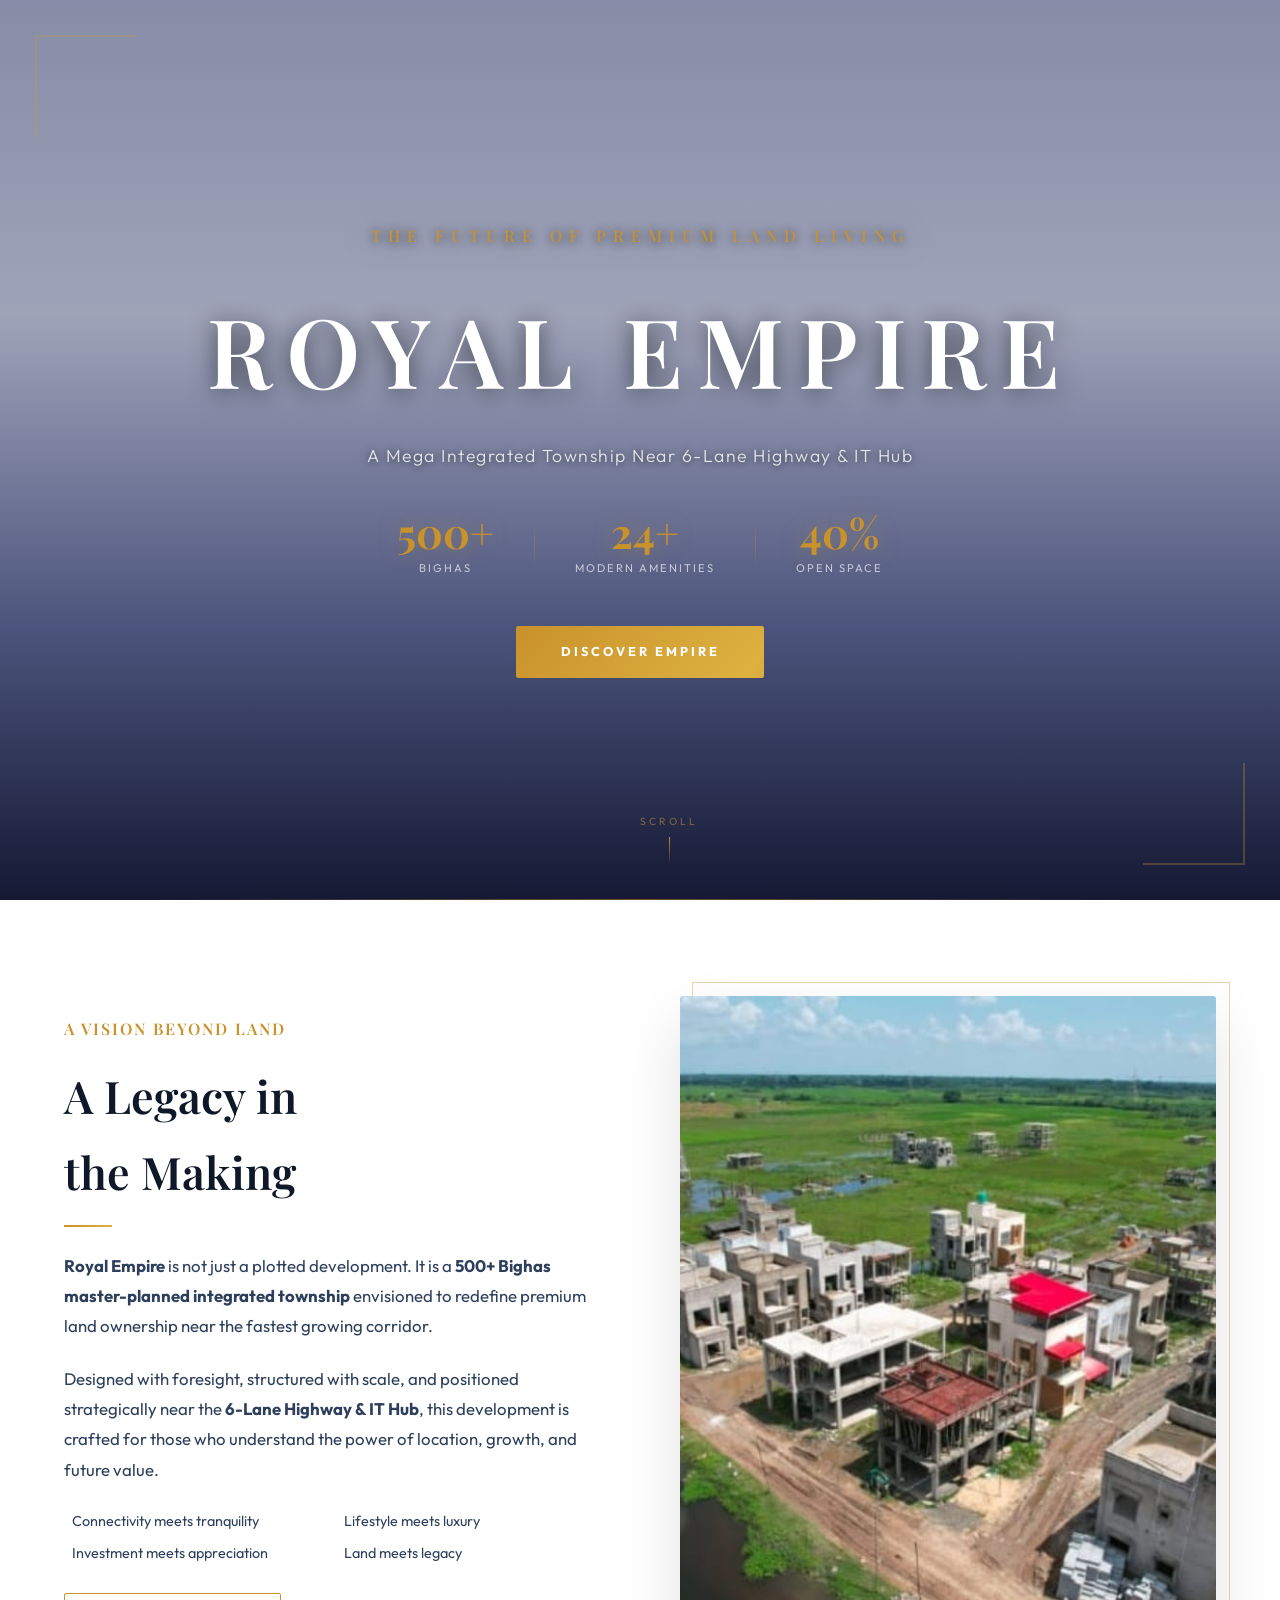
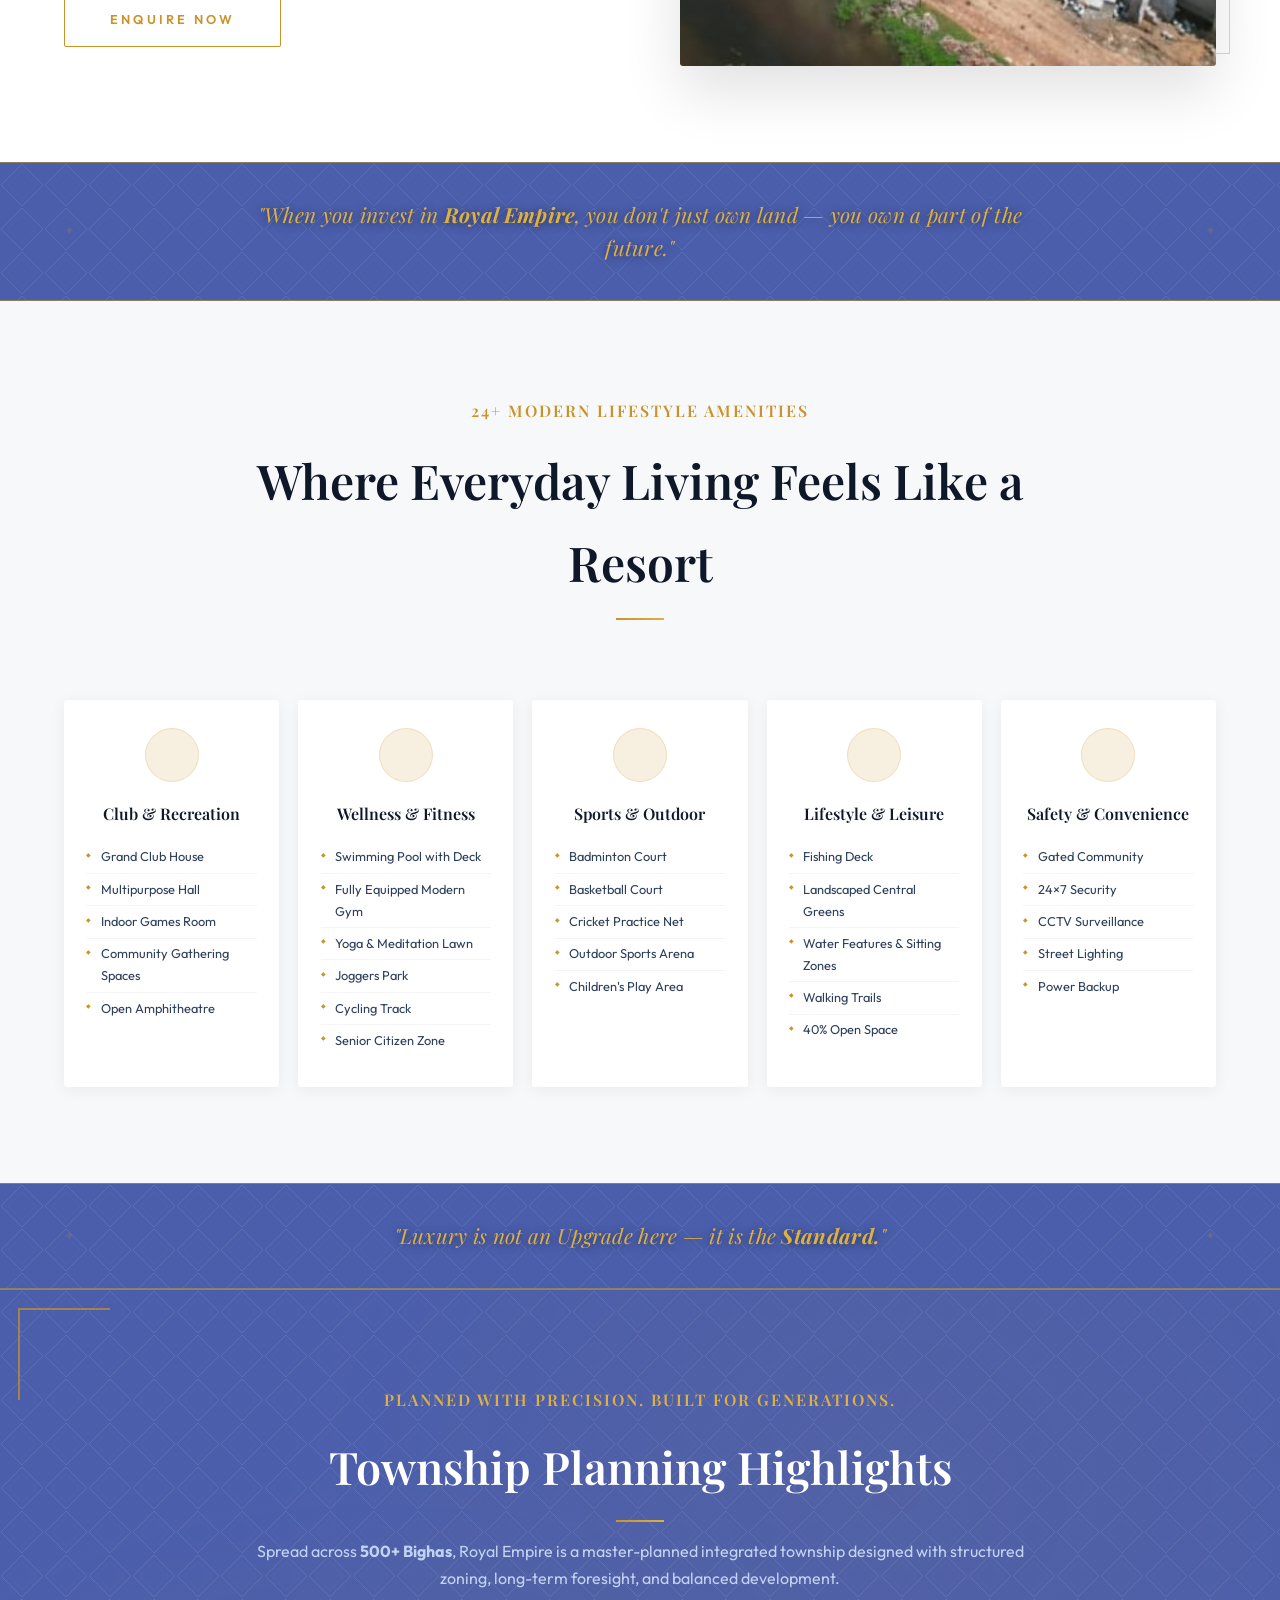
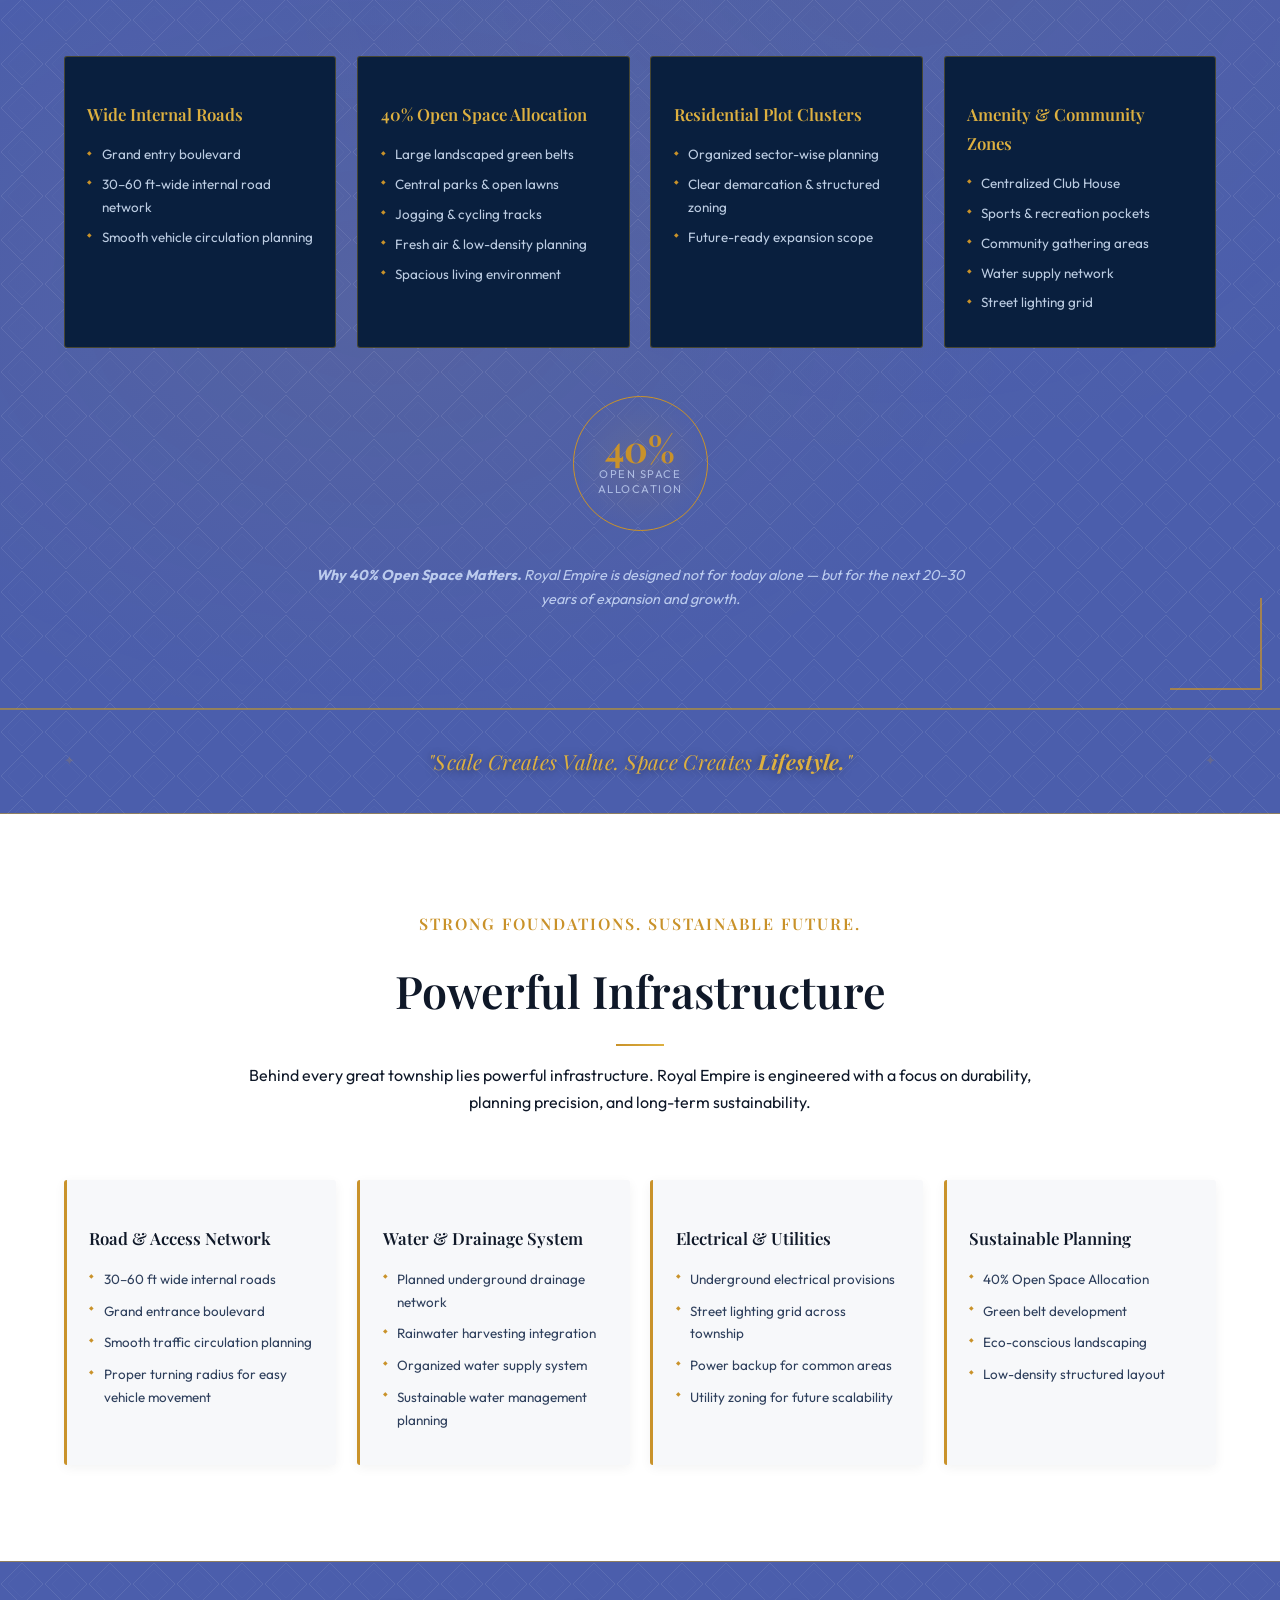
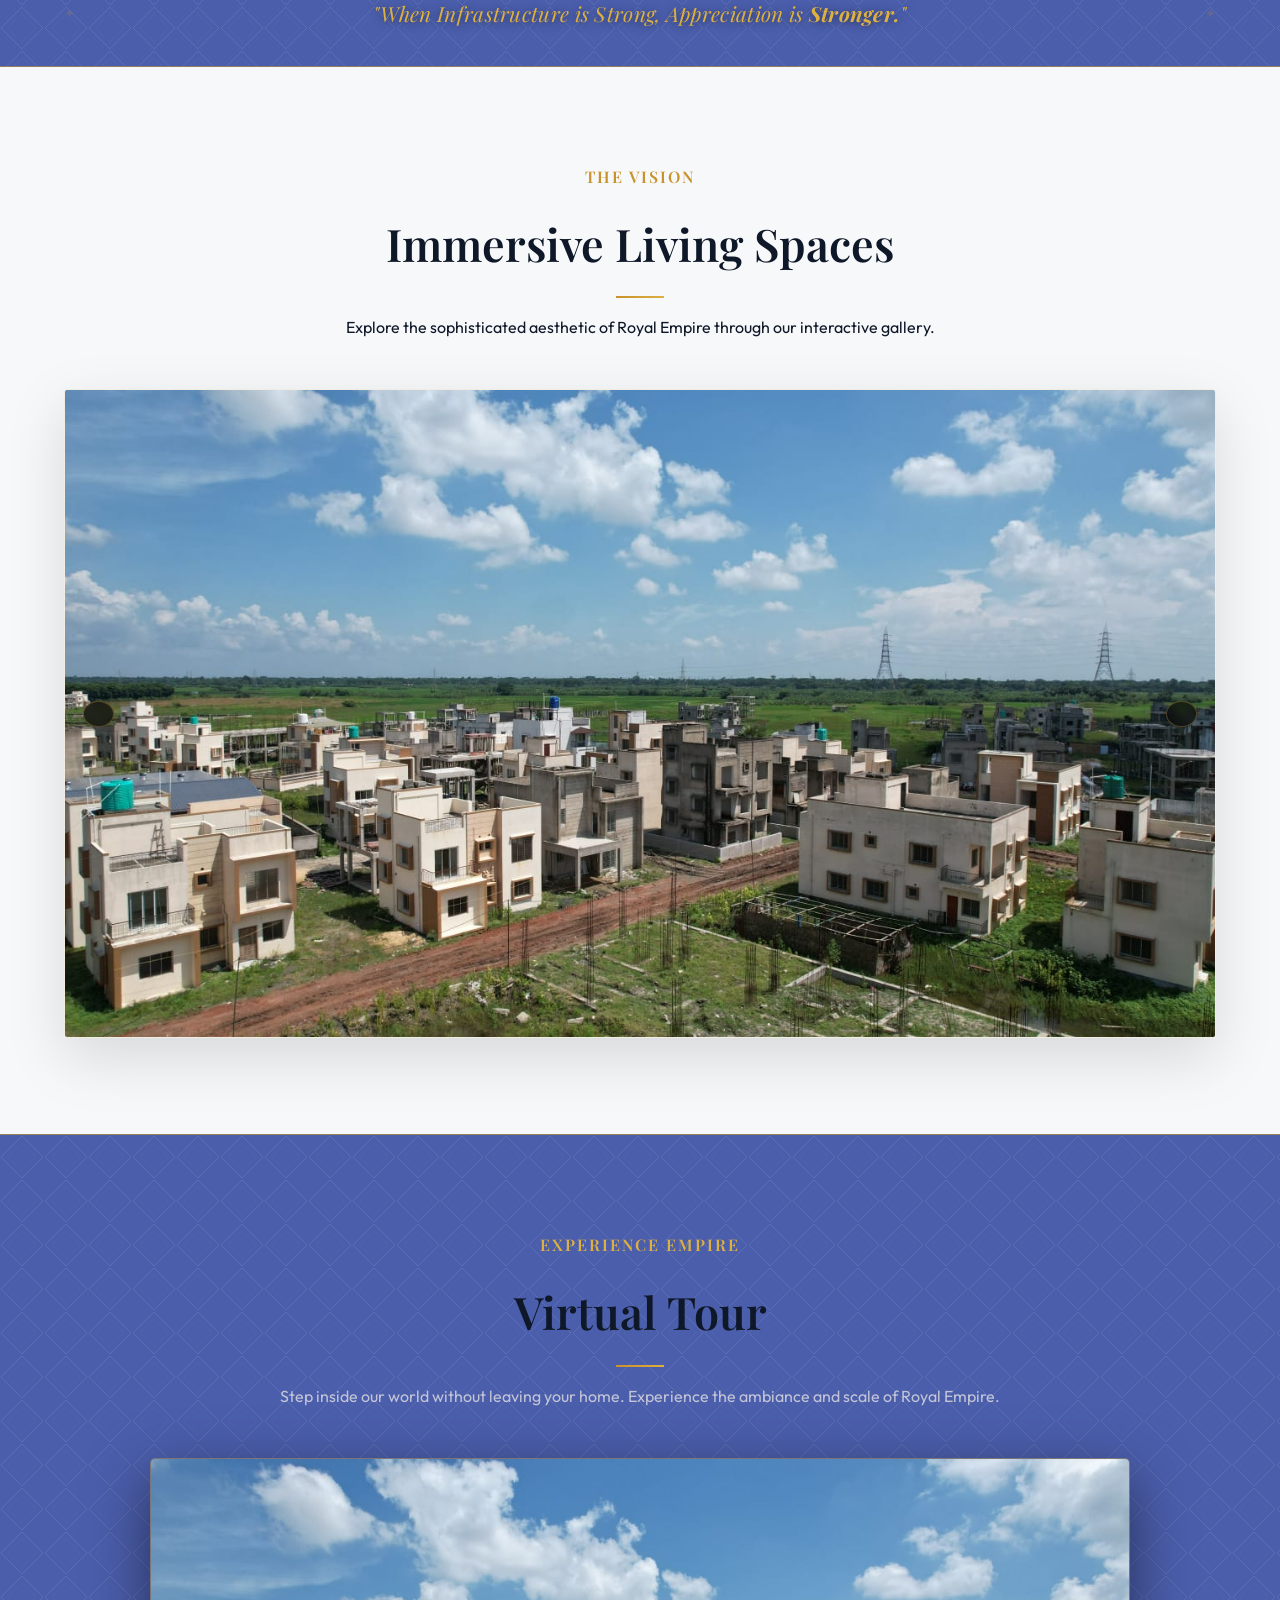
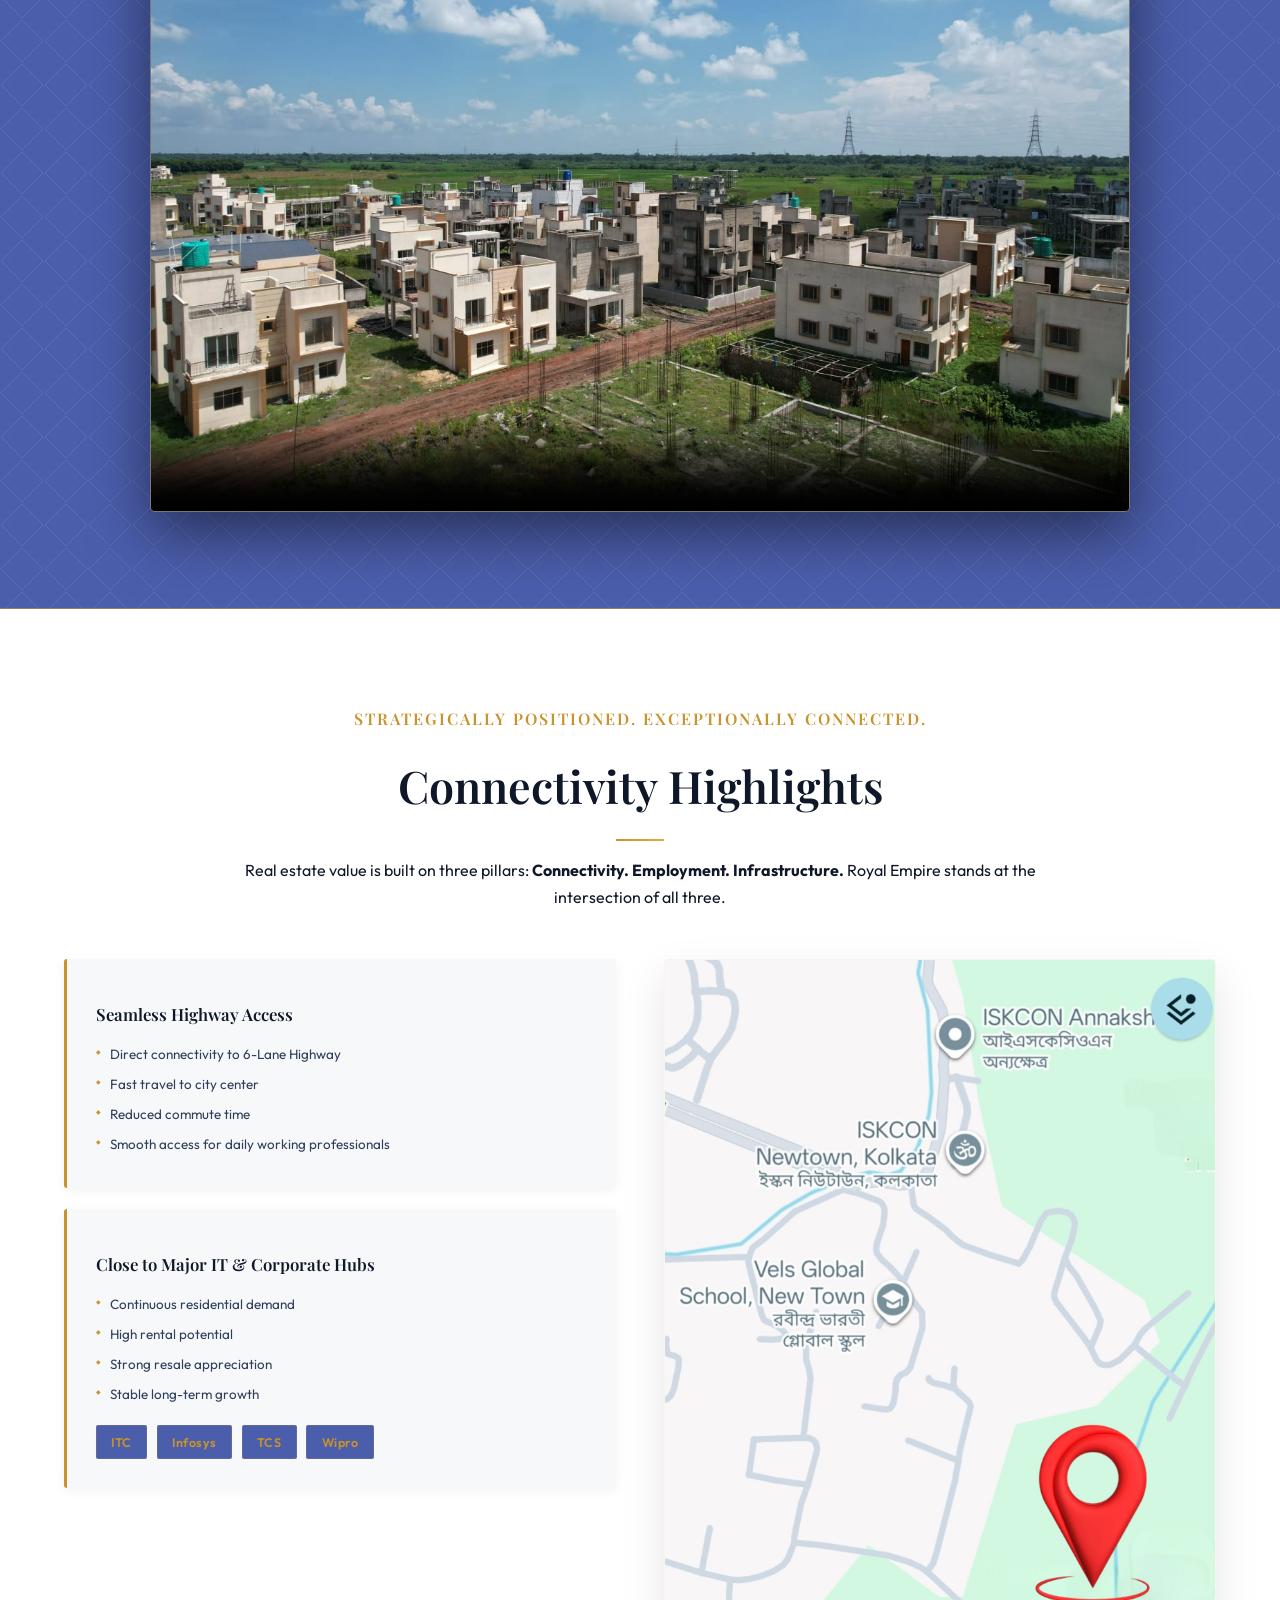
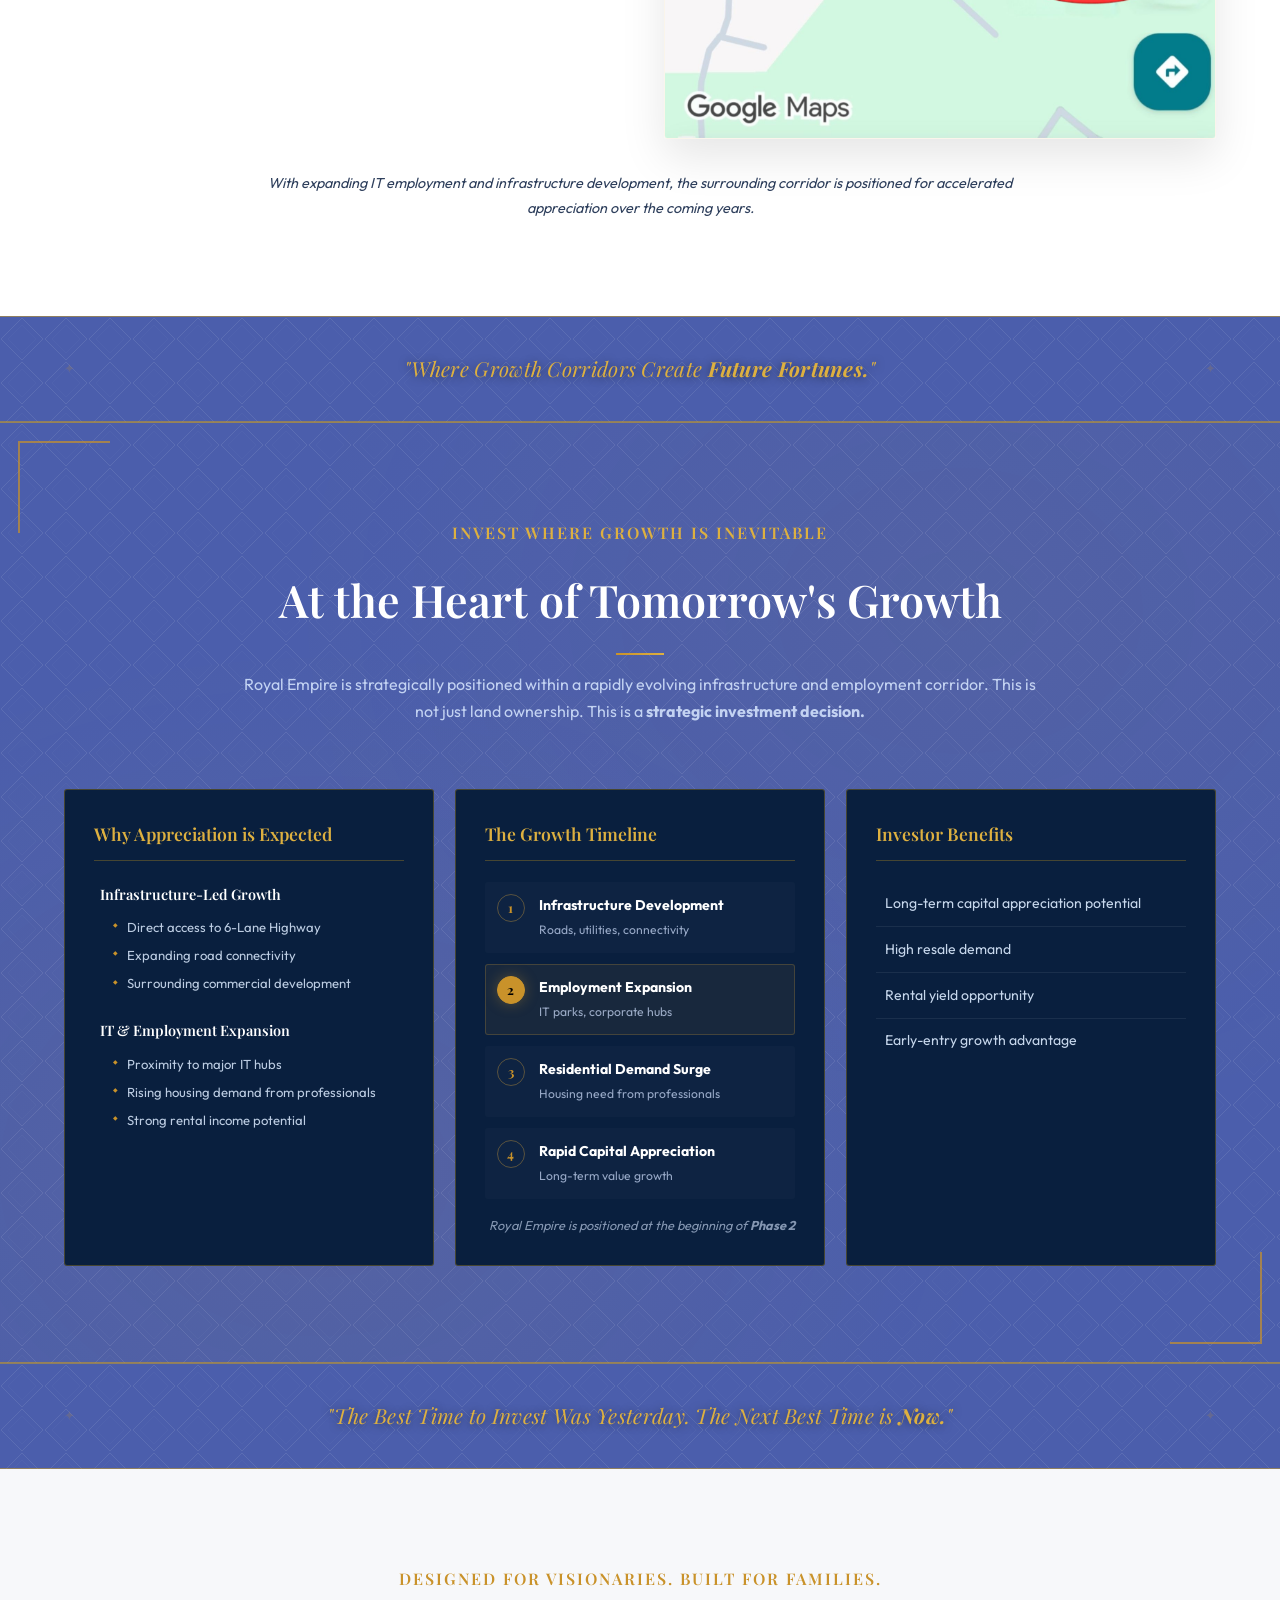
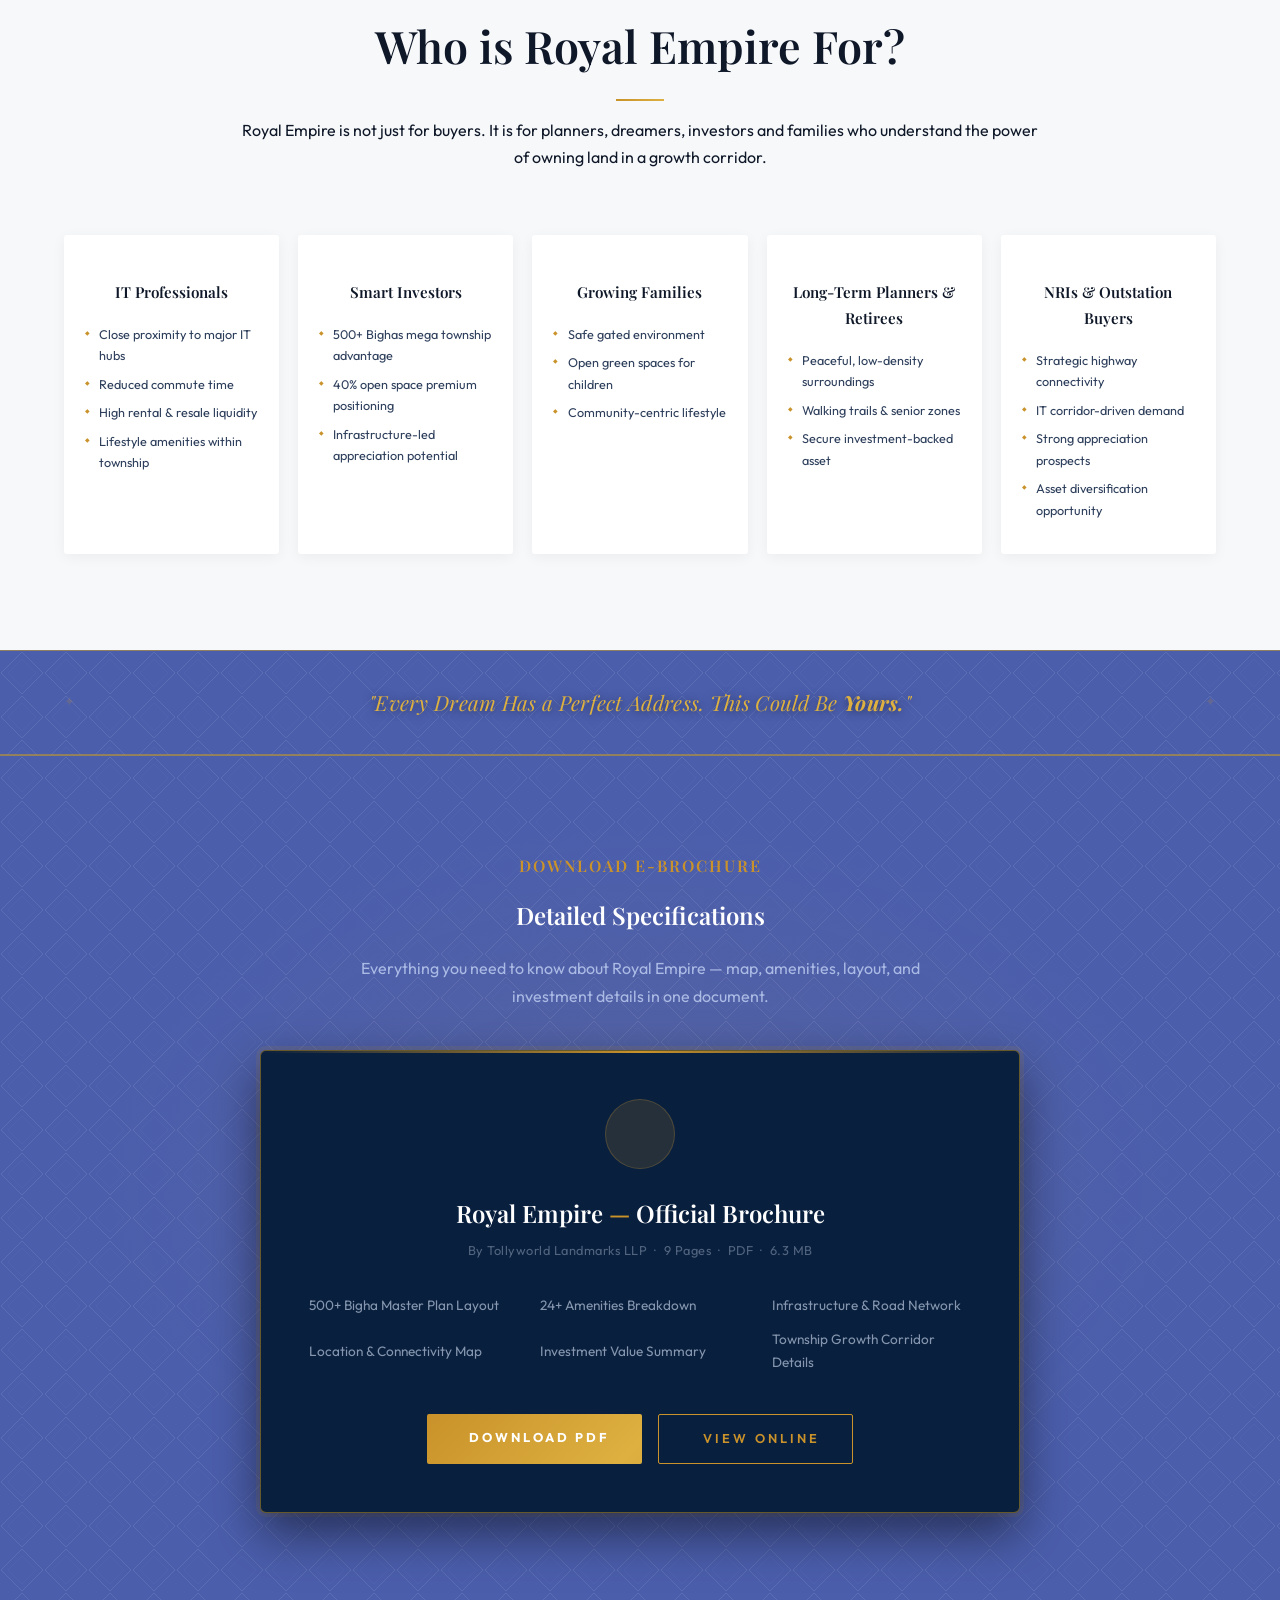
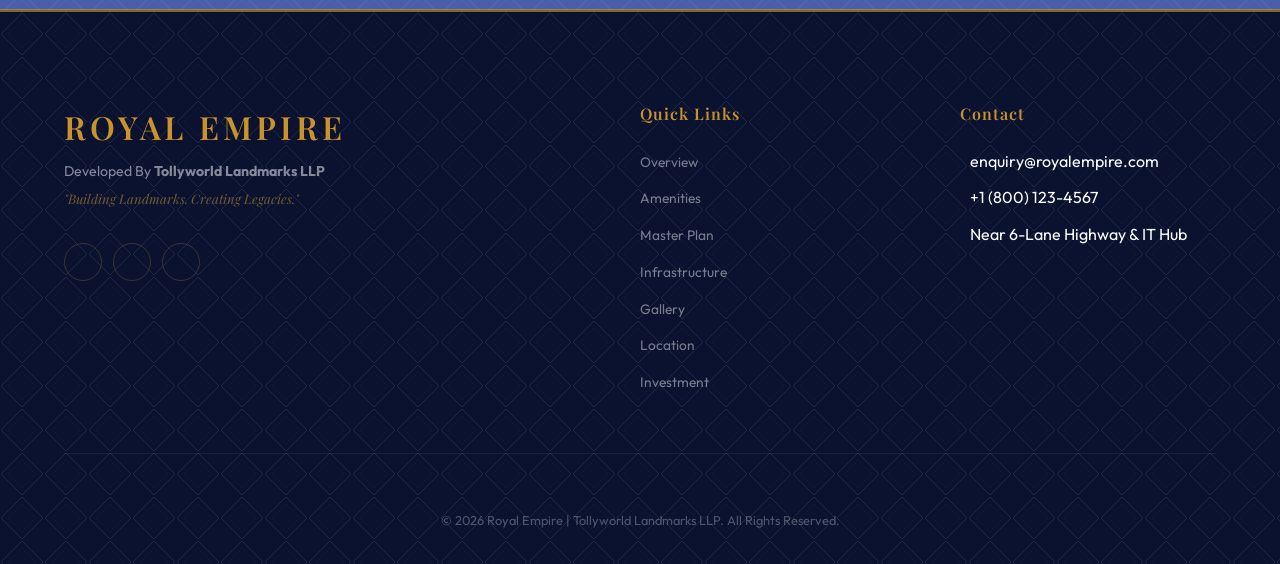
==== docs/index.html @ 81bcbede "Add docs/ folder for GitHub Pages deployment" ====
<!DOCTYPE html>
<html lang="en">
<head>
    <meta charset="UTF-8">
    <meta name="viewport" content="width=device-width, initial-scale=1.0">
    <title>Royal Empire | The Future of Premium Land Living</title>
    <meta name="description" content="Royal Empire — A 500+ Bighas master-planned integrated township near 6-Lane Highway & IT Hub. 24+ modern amenities, 40% open space, prime growth corridor. Developed by Tollyworld Landmarks LLP.">
    
    <!-- Google Fonts -->
    <link rel="preconnect" href="https://fonts.googleapis.com">
    <link rel="preconnect" href="https://fonts.gstatic.com" crossorigin>
    <link href="https://fonts.googleapis.com/css2?family=Outfit:wght@300;400;500;600&family=Playfair+Display:ital,wght@0,400;0,600;0,700;1,600&display=swap" rel="stylesheet">
    
    <!-- Unicons -->
    <link rel="stylesheet" href="https://unicons.iconscout.com/release/v4.0.0/css/line.css">

    <!-- Styles -->
    <link rel="stylesheet" href="styles.css">
</head>
<body>

    <!-- Navigation -->
    <nav class="navbar" id="navbar">
        <div class="nav-logo">
            <a href="#">Royal Empire</a>
        </div>
        <ul class="nav-links" id="nav-links">
            <li><a href="#overview">Overview</a></li>
            <li><a href="#amenities">Amenities</a></li>
            <li><a href="#master-plan">Master Plan</a></li>
            <li><a href="#infrastructure">Infrastructure</a></li>
            <li><a href="#gallery">Gallery</a></li>
            <li><a href="#location">Location</a></li>
            <li><a href="#investment">Investment</a></li>
            <li><a href="#contact">Contact</a></li>
        </ul>
        <div class="mobile-menu-toggle" id="mobile-toggle">
            <i class="uil uil-bars"></i>
        </div>
    </nav>

    <!-- Hero Section -->
    <header class="hero" id="hero">
        <video class="hero-video" id="heroVideo" autoplay loop muted playsinline>
            <source src="new_site_media/WhatsApp Video 2026-03-23 at 3.33.20 PM.mp4" type="video/mp4">
        </video>
        <div class="hero-overlay"></div>
        <div class="hero-content">
            <h2 class="hero-subtitle">The Future of Premium Land Living</h2>
            <h1 class="hero-title">Royal Empire</h1>
            <p class="hero-tagline">A Mega Integrated Township Near 6-Lane Highway & IT Hub</p>
            <div class="hero-stats">
                <div class="hero-stat">
                    <span class="stat-number">500+</span>
                    <span class="stat-label">Bighas</span>
                </div>
                <div class="stat-divider"></div>
                <div class="hero-stat">
                    <span class="stat-number">24+</span>
                    <span class="stat-label">Modern Amenities</span>
                </div>
                <div class="stat-divider"></div>
                <div class="hero-stat">
                    <span class="stat-number">40%</span>
                    <span class="stat-label">Open Space</span>
                </div>
            </div>
            <a href="#overview" class="btn-primary">Discover Empire</a>
        </div>
        <div class="scroll-indicator">
            <span>Scroll</span>
        </div>
        <div class="hero-bottom-line"></div>
    </header>

    <!-- Overview Section -->
    <section class="about section-padding" id="overview">
        <div class="about-container">
            <div class="about-content fade-up">
                <h4 class="gold-text" style="text-transform: uppercase; letter-spacing: 2px; margin-bottom: 1rem;">A Vision Beyond Land</h4>
                <h2>A Legacy in <br>the Making</h2>
                <p><strong>Royal Empire</strong> is not just a plotted development. It is a <strong>500+ Bighas master-planned integrated township</strong> envisioned to redefine premium land ownership near the fastest growing corridor.</p>
                <p>Designed with foresight, structured with scale, and positioned strategically near the <strong>6-Lane Highway & IT Hub</strong>, this development is crafted for those who understand the power of location, growth, and future value.</p>
                <div class="vision-list">
                    <div class="vision-item"><i class="uil uil-check-circle"></i> Connectivity meets tranquility</div>
                    <div class="vision-item"><i class="uil uil-check-circle"></i> Lifestyle meets luxury</div>
                    <div class="vision-item"><i class="uil uil-check-circle"></i> Investment meets appreciation</div>
                    <div class="vision-item"><i class="uil uil-check-circle"></i> Land meets legacy</div>
                </div>
                <br>
                <a href="#contact" class="btn-outline">Enquire Now</a>
            </div>
            <div class="about-image fade-up" style="transition-delay: 0.2s;">
                <img src="new_site_media/view1.jpeg" alt="Royal Empire Township Aerial View">
            </div>
        </div>
    </section>

    <!-- Quote Bar -->
    <div class="quote-bar">
        <p>"When you invest in <strong>Royal Empire</strong>, you don't just own land — <em>you own a part of the future.</em>"</p>
    </div>

    <!-- Amenities Section -->
    <section class="features section-padding" id="amenities">
        <div class="section-header text-center fade-up">
            <h4 class="gold-text" style="letter-spacing: 2px; text-transform: uppercase; margin-bottom: 1rem;">24+ Modern Lifestyle Amenities</h4>
            <h2 style="color: var(--navy); font-size: 3rem;">Where Everyday Living Feels Like a Resort</h2>
        </div>
        
        <div class="amenities-grid">
            <!-- Club & Recreation -->
            <div class="amenity-category fade-up" style="transition-delay: 0.1s;">
                <div class="amenity-icon-wrap"><i class="uil uil-estate"></i></div>
                <h3>Club & Recreation</h3>
                <ul>
                    <li>Grand Club House</li>
                    <li>Multipurpose Hall</li>
                    <li>Indoor Games Room</li>
                    <li>Community Gathering Spaces</li>
                    <li>Open Amphitheatre</li>
                </ul>
            </div>
            <!-- Wellness & Fitness -->
            <div class="amenity-category fade-up" style="transition-delay: 0.2s;">
                <div class="amenity-icon-wrap"><i class="uil uil-dumbbell"></i></div>
                <h3>Wellness & Fitness</h3>
                <ul>
                    <li>Swimming Pool with Deck</li>
                    <li>Fully Equipped Modern Gym</li>
                    <li>Yoga & Meditation Lawn</li>
                    <li>Joggers Park</li>
                    <li>Cycling Track</li>
                    <li>Senior Citizen Zone</li>
                </ul>
            </div>
            <!-- Sports & Outdoor -->
            <div class="amenity-category fade-up" style="transition-delay: 0.3s;">
                <div class="amenity-icon-wrap"><i class="uil uil-basketball"></i></div>
                <h3>Sports & Outdoor</h3>
                <ul>
                    <li>Badminton Court</li>
                    <li>Basketball Court</li>
                    <li>Cricket Practice Net</li>
                    <li>Outdoor Sports Arena</li>
                    <li>Children's Play Area</li>
                </ul>
            </div>
            <!-- Lifestyle & Leisure -->
            <div class="amenity-category fade-up" style="transition-delay: 0.4s;">
                <div class="amenity-icon-wrap"><i class="uil uil-trees"></i></div>
                <h3>Lifestyle & Leisure</h3>
                <ul>
                    <li>Fishing Deck</li>
                    <li>Landscaped Central Greens</li>
                    <li>Water Features & Sitting Zones</li>
                    <li>Walking Trails</li>
                    <li>40% Open Space</li>
                </ul>
            </div>
            <!-- Safety & Convenience -->
            <div class="amenity-category fade-up" style="transition-delay: 0.5s;">
                <div class="amenity-icon-wrap"><i class="uil uil-shield-check"></i></div>
                <h3>Safety & Convenience</h3>
                <ul>
                    <li>Gated Community</li>
                    <li>24×7 Security</li>
                    <li>CCTV Surveillance</li>
                    <li>Street Lighting</li>
                    <li>Power Backup</li>
                </ul>
            </div>
        </div>
    </section>

    <!-- Quote Bar -->
    <div class="quote-bar">
        <p>"Luxury is not an Upgrade here — it is the <strong>Standard.</strong>"</p>
    </div>

    <!-- Master Plan Section -->
    <section class="master-plan-section section-padding dark-section" id="master-plan">
        <div class="section-header text-center fade-up">
            <h4 class="gold-text" style="letter-spacing: 2px; text-transform: uppercase; margin-bottom: 1rem;">Planned with Precision. Built for Generations.</h4>
            <h2>Township Planning Highlights</h2>
            <p>Spread across <strong>500+ Bighas</strong>, Royal Empire is a master-planned integrated township designed with structured zoning, long-term foresight, and balanced development.</p>
        </div>

        <div class="master-plan-grid">
            <div class="mp-card fade-up" style="transition-delay: 0.1s;">
                <i class="uil uil-car"></i>
                <h3>Wide Internal Roads</h3>
                <ul>
                    <li>Grand entry boulevard</li>
                    <li>30–60 ft-wide internal road network</li>
                    <li>Smooth vehicle circulation planning</li>
                </ul>
            </div>
            <div class="mp-card fade-up" style="transition-delay: 0.2s;">
                <i class="uil uil-trees"></i>
                <h3>40% Open Space Allocation</h3>
                <ul>
                    <li>Large landscaped green belts</li>
                    <li>Central parks & open lawns</li>
                    <li>Jogging & cycling tracks</li>
                    <li>Fresh air & low-density planning</li>
                    <li>Spacious living environment</li>
                </ul>
            </div>
            <div class="mp-card fade-up" style="transition-delay: 0.3s;">
                <i class="uil uil-building"></i>
                <h3>Residential Plot Clusters</h3>
                <ul>
                    <li>Organized sector-wise planning</li>
                    <li>Clear demarcation & structured zoning</li>
                    <li>Future-ready expansion scope</li>
                </ul>
            </div>
            <div class="mp-card fade-up" style="transition-delay: 0.4s;">
                <i class="uil uil-users-alt"></i>
                <h3>Amenity & Community Zones</h3>
                <ul>
                    <li>Centralized Club House</li>
                    <li>Sports & recreation pockets</li>
                    <li>Community gathering areas</li>
                    <li>Water supply network</li>
                    <li>Street lighting grid</li>
                </ul>
            </div>
        </div>

        <div class="open-space-badge fade-up">
            <span class="badge-number">40%</span>
            <span class="badge-text">Open Space<br>Allocation</span>
        </div>

        <p class="mp-footnote fade-up"><strong>Why 40% Open Space Matters.</strong> Royal Empire is designed not for today alone — but for the next 20–30 years of expansion and growth.</p>
    </section>

    <!-- Quote Bar -->
    <div class="quote-bar">
        <p>"Scale Creates Value. Space Creates <strong>Lifestyle.</strong>"</p>
    </div>

    <!-- Infrastructure Section -->
    <section class="infrastructure section-padding" id="infrastructure">
        <div class="section-header text-center fade-up">
            <h4 class="gold-text" style="letter-spacing: 2px; text-transform: uppercase; margin-bottom: 1rem;">Strong Foundations. Sustainable Future.</h4>
            <h2>Powerful Infrastructure</h2>
            <p>Behind every great township lies powerful infrastructure. Royal Empire is engineered with a focus on durability, planning precision, and long-term sustainability.</p>
        </div>

        <div class="infra-grid">
            <div class="infra-card fade-up" style="transition-delay: 0.1s;">
                <i class="uil uil-road"></i>
                <h3>Road & Access Network</h3>
                <ul>
                    <li>30–60 ft wide internal roads</li>
                    <li>Grand entrance boulevard</li>
                    <li>Smooth traffic circulation planning</li>
                    <li>Proper turning radius for easy vehicle movement</li>
                </ul>
            </div>
            <div class="infra-card fade-up" style="transition-delay: 0.2s;">
                <i class="uil uil-tear"></i>
                <h3>Water & Drainage System</h3>
                <ul>
                    <li>Planned underground drainage network</li>
                    <li>Rainwater harvesting integration</li>
                    <li>Organized water supply system</li>
                    <li>Sustainable water management planning</li>
                </ul>
            </div>
            <div class="infra-card fade-up" style="transition-delay: 0.3s;">
                <i class="uil uil-bolt"></i>
                <h3>Electrical & Utilities</h3>
                <ul>
                    <li>Underground electrical provisions</li>
                    <li>Street lighting grid across township</li>
                    <li>Power backup for common areas</li>
                    <li>Utility zoning for future scalability</li>
                </ul>
            </div>
            <div class="infra-card fade-up" style="transition-delay: 0.4s;">
                <i class="uil uil-flower"></i>
                <h3>Sustainable Planning</h3>
                <ul>
                    <li>40% Open Space Allocation</li>
                    <li>Green belt development</li>
                    <li>Eco-conscious landscaping</li>
                    <li>Low-density structured layout</li>
                </ul>
            </div>
        </div>
    </section>

    <!-- Quote Bar -->
    <div class="quote-bar">
        <p>"When Infrastructure is Strong, Appreciation is <strong>Stronger.</strong>"</p>
    </div>

    <!-- Interactive Sliding Gallery -->
    <section class="gallery section-padding" id="gallery">
        <div class="section-header text-center fade-up" style="margin-bottom: 3rem;">
            <h4 class="gold-text" style="letter-spacing: 2px; text-transform: uppercase; margin-bottom: 1rem;">The Vision</h4>
            <h2>Immersive Living Spaces</h2>
            <p>Explore the sophisticated aesthetic of Royal Empire through our interactive gallery.</p>
        </div>
        
        <div class="slider-container fade-up" style="transition-delay: 0.2s;">
            <div class="slider-track" id="sliderTrack">
                <div class="slider-slide"><img src="new_site_media/view2.jpeg" alt="Interior View"></div>
                <div class="slider-slide"><img src="new_site_media/view3.jpeg" alt="Suite View"></div>
                <div class="slider-slide"><img src="new_site_media/view4.jpeg" alt="Detail View"></div>
                <div class="slider-slide"><img src="new_site_media/view5.jpeg" alt="Detail View"></div>
                <div class="slider-slide"><img src="new_site_media/view6.jpeg" alt="Exterior View"></div>
                <div class="slider-slide"><img src="new_site_media/view7.jpeg" alt="Landscape View"></div>
            </div>
            <button class="slider-btn prev-btn" id="prevBtn" aria-label="Previous Slide"><i class="uil uil-angle-left"></i></button>
            <button class="slider-btn next-btn" id="nextBtn" aria-label="Next Slide"><i class="uil uil-angle-right"></i></button>
        </div>
    </section>

    <!-- Virtual Tour -->
    <section class="virtual-tour section-padding" id="virtual-tour" style="background-color: var(--charcoal);">
        <div class="section-header text-center fade-up" style="margin-bottom: 3rem;">
            <h4 class="gold-text" style="letter-spacing: 2px; text-transform: uppercase; margin-bottom: 1rem;">Experience Empire</h4>
            <h2 style="color: var(--ivory);">Virtual Tour</h2>
            <p style="color: rgba(245,240,232,0.7);">Step inside our world without leaving your home. Experience the ambiance and scale of Royal Empire.</p>
        </div>
        
        <div class="tour-video-container fade-up" style="transition-delay: 0.2s;">
            <video controls poster="new_site_media/view2.jpeg" preload="none">
                <source src="new_site_media/WhatsApp Video 2026-03-23 at 3.33.20 PM.mp4" type="video/mp4">
                Your browser does not support the video tag.
            </video>
        </div>
    </section>

    <!-- Location & Connectivity -->
    <section class="location section-padding" id="location" style="background-color: var(--ivory);">
        <div class="section-header text-center fade-up" style="margin-bottom: 3rem;">
            <h4 class="gold-text" style="letter-spacing: 2px; text-transform: uppercase; margin-bottom: 1rem;">Strategically Positioned. Exceptionally Connected.</h4>
            <h2>Connectivity Highlights</h2>
            <p>Real estate value is built on three pillars: <strong>Connectivity. Employment. Infrastructure.</strong> Royal Empire stands at the intersection of all three.</p>
        </div>
        
        <div class="location-grid">
            <div class="location-info fade-up">
                <div class="loc-card">
                    <i class="uil uil-car-sideview"></i>
                    <h3>Seamless Highway Access</h3>
                    <ul>
                        <li>Direct connectivity to 6-Lane Highway</li>
                        <li>Fast travel to city center</li>
                        <li>Reduced commute time</li>
                        <li>Smooth access for daily working professionals</li>
                    </ul>
                </div>
                <div class="loc-card">
                    <i class="uil uil-building"></i>
                    <h3>Close to Major IT & Corporate Hubs</h3>
                    <ul>
                        <li>Continuous residential demand</li>
                        <li>High rental potential</li>
                        <li>Strong resale appreciation</li>
                        <li>Stable long-term growth</li>
                    </ul>
                    <div class="it-logos">
                        <span>ITC</span>
                        <span>Infosys</span>
                        <span>TCS</span>
                        <span>Wipro</span>
                    </div>
                </div>
            </div>
            <div class="location-img fade-up" style="transition-delay: 0.2s;">
                <img src="new_site_media/locaation.jpeg" alt="Royal Empire Location Map">
            </div>
        </div>

        <p class="loc-footnote fade-up">With expanding IT employment and infrastructure development, the surrounding corridor is positioned for accelerated appreciation over the coming years.</p>
    </section>

    <!-- Quote Bar -->
    <div class="quote-bar">
        <p>"Where Growth Corridors Create <strong>Future Fortunes.</strong>"</p>
    </div>

    <!-- Growth & Investment Section -->
    <section class="investment section-padding" id="investment">
        <div class="section-header text-center fade-up">
            <h4 class="gold-text" style="letter-spacing: 2px; text-transform: uppercase; margin-bottom: 1rem;">Invest Where Growth is Inevitable</h4>
            <h2>At the Heart of Tomorrow's Growth</h2>
            <p>Royal Empire is strategically positioned within a rapidly evolving infrastructure and employment corridor. This is not just land ownership. This is a <strong>strategic investment decision.</strong></p>
        </div>

        <div class="growth-container">
            <div class="growth-reasons fade-up" style="transition-delay: 0.1s;">
                <h3>Why Appreciation is Expected</h3>
                <div class="reason-group">
                    <h4><i class="uil uil-road"></i> Infrastructure-Led Growth</h4>
                    <ul>
                        <li>Direct access to 6-Lane Highway</li>
                        <li>Expanding road connectivity</li>
                        <li>Surrounding commercial development</li>
                    </ul>
                </div>
                <div class="reason-group">
                    <h4><i class="uil uil-briefcase-alt"></i> IT & Employment Expansion</h4>
                    <ul>
                        <li>Proximity to major IT hubs</li>
                        <li>Rising housing demand from professionals</li>
                        <li>Strong rental income potential</li>
                    </ul>
                </div>
            </div>

            <div class="growth-timeline fade-up" style="transition-delay: 0.2s;">
                <h3>The Growth Timeline</h3>
                <div class="timeline-phases">
                    <div class="phase">
                        <span class="phase-num">1</span>
                        <div>
                            <strong>Infrastructure Development</strong>
                            <p>Roads, utilities, connectivity</p>
                        </div>
                    </div>
                    <div class="phase active-phase">
                        <span class="phase-num">2</span>
                        <div>
                            <strong>Employment Expansion</strong>
                            <p>IT parks, corporate hubs</p>
                        </div>
                    </div>
                    <div class="phase">
                        <span class="phase-num">3</span>
                        <div>
                            <strong>Residential Demand Surge</strong>
                            <p>Housing need from professionals</p>
                        </div>
                    </div>
                    <div class="phase">
                        <span class="phase-num">4</span>
                        <div>
                            <strong>Rapid Capital Appreciation</strong>
                            <p>Long-term value growth</p>
                        </div>
                    </div>
                </div>
                <p class="timeline-note"><i class="uil uil-map-marker"></i> Royal Empire is positioned at the beginning of <strong>Phase 2</strong></p>
            </div>

            <div class="investor-benefits fade-up" style="transition-delay: 0.3s;">
                <h3>Investor Benefits</h3>
                <ul class="benefits-list">
                    <li><i class="uil uil-check-circle"></i> Long-term capital appreciation potential</li>
                    <li><i class="uil uil-check-circle"></i> High resale demand</li>
                    <li><i class="uil uil-check-circle"></i> Rental yield opportunity</li>
                    <li><i class="uil uil-check-circle"></i> Early-entry growth advantage</li>
                </ul>
            </div>
        </div>
    </section>

    <!-- Quote Bar -->
    <div class="quote-bar">
        <p>"The Best Time to Invest Was Yesterday. The Next Best Time is <strong>Now.</strong>"</p>
    </div>

    <!-- Target Audience Section -->
    <section class="audience section-padding" id="audience">
        <div class="section-header text-center fade-up">
            <h4 class="gold-text" style="letter-spacing: 2px; text-transform: uppercase; margin-bottom: 1rem;">Designed for Visionaries. Built for Families.</h4>
            <h2>Who is Royal Empire For?</h2>
            <p>Royal Empire is not just for buyers. It is for planners, dreamers, investors and families who understand the power of owning land in a growth corridor.</p>
        </div>

        <div class="audience-grid">
            <div class="audience-card fade-up" style="transition-delay: 0.1s;">
                <i class="uil uil-laptop"></i>
                <h3>IT Professionals</h3>
                <ul>
                    <li>Close proximity to major IT hubs</li>
                    <li>Reduced commute time</li>
                    <li>High rental & resale liquidity</li>
                    <li>Lifestyle amenities within township</li>
                </ul>
            </div>
            <div class="audience-card fade-up" style="transition-delay: 0.2s;">
                <i class="uil uil-chart-growth"></i>
                <h3>Smart Investors</h3>
                <ul>
                    <li>500+ Bighas mega township advantage</li>
                    <li>40% open space premium positioning</li>
                    <li>Infrastructure-led appreciation potential</li>
                </ul>
            </div>
            <div class="audience-card fade-up" style="transition-delay: 0.3s;">
                <i class="uil uil-users-alt"></i>
                <h3>Growing Families</h3>
                <ul>
                    <li>Safe gated environment</li>
                    <li>Open green spaces for children</li>
                    <li>Community-centric lifestyle</li>
                </ul>
            </div>
            <div class="audience-card fade-up" style="transition-delay: 0.4s;">
                <i class="uil uil-heart-medical"></i>
                <h3>Long-Term Planners & Retirees</h3>
                <ul>
                    <li>Peaceful, low-density surroundings</li>
                    <li>Walking trails & senior zones</li>
                    <li>Secure investment-backed asset</li>
                </ul>
            </div>
            <div class="audience-card fade-up" style="transition-delay: 0.5s;">
                <i class="uil uil-globe"></i>
                <h3>NRIs & Outstation Buyers</h3>
                <ul>
                    <li>Strategic highway connectivity</li>
                    <li>IT corridor-driven demand</li>
                    <li>Strong appreciation prospects</li>
                    <li>Asset diversification opportunity</li>
                </ul>
            </div>
        </div>
    </section>

    <!-- Quote Bar -->
    <div class="quote-bar">
        <p>"Every Dream Has a Perfect Address. This Could Be <strong>Yours.</strong>"</p>
    </div>

    <!-- Brochure Section -->
    <section class="brochure section-padding placeholder-section" id="brochure">
        <div class="fade-up">
            <h4 class="gold-text" style="letter-spacing: 2px; text-transform: uppercase; margin-bottom: 1rem;">Download e-Brochure</h4>
            <h2>Detailed Specifications</h2>
            <p>Everything you need to know about Royal Empire — map, amenities, layout, and investment details in one document.</p>

            <div class="brochure-card">
                <div class="brochure-icon-wrap">
                    <i class="uil uil-file-download"></i>
                </div>
                <h3 class="brochure-title">Royal Empire <span style="color:var(--gold);">—</span> Official Brochure</h3>
                <p class="brochure-meta">By Tollyworld Landmarks LLP &nbsp;·&nbsp; 9 Pages &nbsp;·&nbsp; PDF &nbsp;·&nbsp; 6.3 MB</p>
                <ul class="brochure-features">
                    <li><i class="uil uil-check-circle"></i> 500+ Bigha Master Plan Layout</li>
                    <li><i class="uil uil-check-circle"></i> 24+ Amenities Breakdown</li>
                    <li><i class="uil uil-check-circle"></i> Infrastructure & Road Network</li>
                    <li><i class="uil uil-check-circle"></i> Location & Connectivity Map</li>
                    <li><i class="uil uil-check-circle"></i> Investment Value Summary</li>
                    <li><i class="uil uil-check-circle"></i> Township Growth Corridor Details</li>
                </ul>
                <div class="brochure-actions">
                    <a href="royal-empire-brochure.pdf" download="Royal-Empire-Brochure.pdf" class="btn-primary">
                        <i class="uil uil-import"></i>&nbsp; Download PDF
                    </a>
                    <a href="royal-empire-brochure.pdf" target="_blank" class="btn-outline">
                        <i class="uil uil-eye"></i>&nbsp; View Online
                    </a>
                </div>
            </div>
        </div>
    </section>

    <!-- Footer -->
    <footer class="footer" id="contact">
        <div class="footer-content fade-up">
            <div class="footer-brand">
                <h2>ROYAL EMPIRE</h2>
                <p class="footer-developer">Developed By <strong>Tollyworld Landmarks LLP</strong></p>
                <p class="footer-dev-tagline">"Building Landmarks. Creating Legacies."</p>
                <div class="social-links">
                    <a href="#"><i class="uil uil-instagram"></i></a>
                    <a href="#"><i class="uil uil-facebook-f"></i></a>
                    <a href="#"><i class="uil uil-linkedin"></i></a>
                </div>
            </div>
            <div class="footer-links">
                <h3>Quick Links</h3>
                <ul>
                    <li><a href="#overview">Overview</a></li>
                    <li><a href="#amenities">Amenities</a></li>
                    <li><a href="#master-plan">Master Plan</a></li>
                    <li><a href="#infrastructure">Infrastructure</a></li>
                    <li><a href="#gallery">Gallery</a></li>
                    <li><a href="#location">Location</a></li>
                    <li><a href="#investment">Investment</a></li>
                </ul>
            </div>
            <div class="footer-links">
                <h3>Contact</h3>
                <ul>
                    <li><i class="uil uil-envelope" style="color: var(--gold); margin-right: 10px;"></i> enquiry@royalempire.com</li>
                    <li><i class="uil uil-phone" style="color: var(--gold); margin-right: 10px;"></i> +1 (800) 123-4567</li>
                    <li><i class="uil uil-map-marker" style="color: var(--gold); margin-right: 10px;"></i> Near 6-Lane Highway & IT Hub</li>
                </ul>
            </div>
        </div>
        <div class="footer-bottom">
            <p>&copy; 2026 Royal Empire | Tollyworld Landmarks LLP. All Rights Reserved.</p>
        </div>
    </footer>

    <!-- Scripts -->
    <script src="script.js"></script>
</body>
</html>
---- docs/styles.css ----
:root {
  /* ═══ ROYAL EMPIRE — Brochure-Exact Royal Blue & Gold ═══
     Colors taken directly from the physical brochure.
     Royal blue background + bright warm gold + diamond texture. */

  /* ── Brochure Royal Blue Blues ── */
  --black: #0a1230;
  /* Footer — deep royal blue-black */
  --charcoal: #4b5eac;
  /* Dark sections — EXACT brochure royal blue */
  --charcoal-2: #091f3e;
  /* Cards inside dark — slightly brighter blue */
  --white: #ffffff;
  --off-white: #f7f8fa;

  /* ── Brochure Bright Gold ── */
  --gold: #c9922a;
  /* True warm amber-gold — rich, not yellow */
  --gold-light: #ddb040;
  /* Brighter gold for highlights */
  --gold-dark: #a07010;
  /* Deep gold for shadows/depth */
  --gold-dim: rgba(201, 146, 42, 0.15);
  --gold-glow: rgba(201, 146, 42, 0.35);
  --hero-navy: #0f1a50;
  /* Hero overlay */

  /* ── Text ── */
  --text-dark: #0f1828;
  /* Body text on white */
  --text-mid: #2e3f5c;
  /* Secondary text on white */
  --text-light: #ffffff;
  /* Primary text on dark blue sections */
  --text-muted: rgba(210, 225, 255, 0.70);
  /* Secondary text on dark blue */

  /* ── Brochure Diamond Lattice Texture ── */
  /* Dense argyle/diamond quilted pattern matching brochure exactly */
  --navy-pattern: url("data:image/svg+xml,%3Csvg xmlns='http://www.w3.org/2000/svg' width='44' height='44'%3E%3Cpath d='M22 1 L43 22 L22 43 L1 22Z' fill='none' stroke='rgba(255,255,255,0.09)' stroke-width='1'/%3E%3Cpath d='M22 8 L36 22 L22 36 L8 22Z' fill='none' stroke='rgba(255,255,255,0.05)' stroke-width='0.5'/%3E%3C/svg%3E");

  --font-display: 'Playfair Display', serif;
  --font-body: 'Outfit', sans-serif;

  --ease-out: cubic-bezier(0.16, 1, 0.3, 1);
  --t-fast: 0.3s ease;
  --t-slow: 0.65s cubic-bezier(0.16, 1, 0.3, 1);
}

* {
  margin: 0;
  padding: 0;
  box-sizing: border-box;
}

html {
  scroll-behavior: smooth;
  font-size: 16px;
}

body {
  font-family: var(--font-body);
  color: var(--text-dark);
  background: var(--white);
  line-height: 1.7;
  overflow-x: hidden;
}

h1,
h2,
h3,
h4,
h5,
h6 {
  font-family: var(--font-display);
  font-weight: 600;
  margin-bottom: 1rem;
}

a {
  text-decoration: none;
  color: inherit;
  transition: color var(--t-fast);
}

img {
  max-width: 100%;
  display: block;
}

/* ─── utilities ─── */
.section-padding {
  padding: 6rem 5%;
}

.text-center {
  text-align: center;
}

.gold-text {
  color: var(--gold);
}

/* ─── animations ─── */
.fade-up {
  opacity: 0;
  transform: translateY(36px);
  transition: opacity var(--t-slow), transform var(--t-slow);
}

.fade-up.visible {
  opacity: 1;
  transform: translateY(0);
}

@keyframes fadeUp {
  from {
    opacity: 0;
    transform: translateY(28px);
  }

  to {
    opacity: 1;
    transform: translateY(0);
  }
}

@keyframes scrollPulse {

  0%,
  100% {
    opacity: 0.3;
    transform: scaleY(0.6);
  }

  50% {
    opacity: 0.9;
    transform: scaleY(1);
  }
}

@keyframes subtleGlow {

  0%,
  100% {
    box-shadow: 0 0 20px var(--gold-glow);
  }

  50% {
    box-shadow: 0 0 40px rgba(200, 153, 58, 0.4);
  }
}

/* ═══════════════════════════════════════
   BUTTONS
   ═══════════════════════════════════════ */
.btn-primary {
  display: inline-block;
  padding: 0.95rem 2.8rem;
  background: linear-gradient(135deg, var(--gold) 0%, var(--gold-light) 50%, var(--gold) 100%);
  background-size: 200% auto;
  color: #ffffff;
  font-weight: 700;
  text-transform: uppercase;
  letter-spacing: 3px;
  font-size: 0.8rem;
  border-radius: 2px;
  border: none;
  cursor: pointer;
  transition: all var(--t-fast);
  font-family: var(--font-body);
}

.btn-primary:hover {
  background-position: right center;
  box-shadow: 0 8px 30px var(--gold-glow);
  transform: translateY(-2px);
}

.btn-outline {
  display: inline-block;
  padding: 0.95rem 2.8rem;
  background: transparent;
  color: var(--gold);
  border: 1px solid var(--gold);
  font-weight: 600;
  text-transform: uppercase;
  letter-spacing: 3px;
  font-size: 0.8rem;
  cursor: pointer;
  transition: all var(--t-fast);
  border-radius: 2px;
}

.btn-outline:hover {
  background: var(--gold);
  color: #fff;
  box-shadow: 0 6px 20px var(--gold-glow);
}

/* ═══════════════════════════════════════
   SECTION HEADER (shared)
   ═══════════════════════════════════════ */
.section-header {
  text-align: center;
  max-width: 800px;
  margin: 0 auto 4rem;
}

.section-header h2 {
  font-size: 2.8rem;
  color: var(--text-dark);
  display: inline-block;
}

/* on dark sections override */
.dark-header h2 {
  color: #ffffff;
}

.dark-header h4 {
  color: var(--gold);
}

.dark-header p {
  color: var(--text-muted);
}

/* Auto-override headers inside ALL dark/navy sections */
.master-plan-section .section-header h2,
.investment .section-header h2,
.virtual-tour .section-header h2,
.placeholder-section .section-header h2,
.quote-bar .section-header h2 {
  color: #ffffff;
}

.master-plan-section .section-header h4,
.investment .section-header h4,
.virtual-tour .section-header h4,
.placeholder-section .section-header h4 {
  color: var(--gold-light);
}

.master-plan-section .section-header p,
.investment .section-header p,
.virtual-tour .section-header p,
.placeholder-section .section-header p {
  color: rgba(215, 230, 255, 0.85);
}

/* Badge text, footnotes on dark sections */
.master-plan-section .mp-footnote,
.investment .timeline-note {
  color: rgba(215, 230, 255, 0.80);
}

.section-header h2::after {
  content: '';
  display: block;
  width: 48px;
  height: 2px;
  background: linear-gradient(90deg, var(--gold), var(--gold-light));
  margin: 0.9rem auto 0;
}

/* ═══════════════════════════════════════
   QUOTE BARS
   ═══════════════════════════════════════ */
.quote-bar {
  background: var(--charcoal);
  background-image: var(--navy-pattern);
  padding: 2.2rem 5%;
  text-align: center;
  position: relative;
  border-top: 1px solid rgba(212, 160, 23, 0.5);
  border-bottom: 1px solid rgba(212, 160, 23, 0.5);
}

.quote-bar::before {
  content: '✦';
  position: absolute;
  top: 50%;
  left: 5%;
  transform: translateY(-50%);
  color: var(--gold);
  opacity: .2;
  font-size: .8rem;
}

.quote-bar::after {
  content: '✦';
  position: absolute;
  top: 50%;
  right: 5%;
  transform: translateY(-50%);
  color: var(--gold);
  opacity: .2;
  font-size: .8rem;
}

.quote-bar p {
  font-family: var(--font-display);
  font-size: 1.3rem;
  font-style: italic;
  color: var(--gold-light);
  max-width: 800px;
  margin: 0 auto;
  letter-spacing: 0.3px;
  line-height: 1.6;
  text-shadow: 0 1px 8px rgba(0, 0, 0, 0.5);
}

/* ═══════════════════════════════════════
   NAVBAR
   ═══════════════════════════════════════ */
.navbar {
  position: fixed;
  top: 0;
  left: 0;
  width: 100%;
  padding: 1.4rem 5%;
  display: flex;
  justify-content: space-between;
  align-items: center;
  z-index: 1000;
  opacity: 0;
  transform: translateY(-100%);
  pointer-events: none;
  transition: all 0.4s ease;
}

.navbar.scrolled {
  opacity: 1;
  transform: translateY(0);
  pointer-events: auto;
  background: rgba(8, 15, 40, 0.97);
  backdrop-filter: blur(14px);
  padding: 0.85rem 5%;
  box-shadow: 0 2px 30px rgba(0, 0, 0, 0.6);
  border-bottom: 1px solid rgba(200, 153, 58, 0.40);
}

.nav-logo a {
  font-family: var(--font-display);
  font-size: 1.45rem;
  font-weight: 700;
  color: var(--gold);
  letter-spacing: 4px;
  text-transform: uppercase;
}

.nav-links {
  display: flex;
  gap: 1.5rem;
  list-style: none;
}

.nav-links a {
  color: rgba(255, 255, 255, 0.75);
  font-size: 0.78rem;
  text-transform: uppercase;
  letter-spacing: 1.5px;
  position: relative;
  transition: color var(--t-fast);
}

.nav-links a::after {
  content: '';
  position: absolute;
  width: 0;
  height: 1px;
  bottom: -3px;
  left: 0;
  background: var(--gold);
  transition: width var(--t-fast);
}

.nav-links a:hover {
  color: var(--gold);
}

.nav-links a:hover::after {
  width: 100%;
}

.mobile-menu-toggle {
  display: none;
  color: #fff;
  font-size: 1.5rem;
  cursor: pointer;
}

/* ═══════════════════════════════════════
   HERO
   ═══════════════════════════════════════ */
.hero {
  position: relative;
  height: 100vh;
  width: 100%;
  overflow: hidden;
  display: flex;
  align-items: center;
  justify-content: center;
}

.hero-video {
  position: absolute;
  top: 0;
  left: 0;
  width: 100%;
  height: 100%;
  object-fit: cover;
  z-index: -2;
}

.hero-overlay {
  position: absolute;
  top: 0;
  left: 0;
  width: 100%;
  height: 100%;
  z-index: -1;
  background:
    linear-gradient(to bottom,
      rgba(15, 26, 80, 0.50) 0%,
      rgba(15, 26, 80, 0.40) 35%,
      rgba(15, 26, 80, 0.75) 70%,
      rgba(8, 12, 40, 0.95) 100%);
}

.hero-bottom-line {
  position: absolute;
  bottom: 0;
  left: 0;
  right: 0;
  height: 1px;
  background: linear-gradient(90deg, transparent 10%, var(--gold) 50%, transparent 90%);
  opacity: 0.5;
  z-index: 3;
}

.hero-content {
  text-align: center;
  z-index: 1;
  padding: 1rem 2rem;
}

.hero-subtitle {
  text-transform: uppercase;
  letter-spacing: 7px;
  font-size: 1rem;
  color: var(--gold);
  font-weight: 500;
  margin-bottom: 1.2rem;
  text-shadow: 0 1px 12px rgba(0, 0, 0, 0.9), 0 0 30px rgba(0, 0, 0, 0.6);
  opacity: 0;
  animation: fadeUp 1s ease forwards 0.5s;
}

.hero-title {
  font-size: 6rem;
  letter-spacing: 14px;
  text-transform: uppercase;
  margin-bottom: 0.6rem;
  color: #ffffff;
  text-shadow: 0 2px 25px rgba(0, 0, 0, 0.6);
  opacity: 0;
  animation: fadeUp 1s ease forwards 0.8s;
}

.hero-tagline {
  font-size: 1.1rem;
  color: rgba(255, 255, 255, 0.82);
  margin-bottom: 2.5rem;
  letter-spacing: 1.5px;
  font-weight: 300;
  text-shadow: 0 1px 8px rgba(0, 0, 0, 0.7);
  opacity: 0;
  animation: fadeUp 1s ease forwards 1s;
}

.hero-stats {
  display: flex;
  align-items: center;
  justify-content: center;
  gap: 2.5rem;
  margin-bottom: 3rem;
  opacity: 0;
  animation: fadeUp 1s ease forwards 1.2s;
}

.hero-stat {
  display: flex;
  flex-direction: column;
  align-items: center;
}

.stat-number {
  font-family: var(--font-display);
  font-size: 2.6rem;
  font-weight: 700;
  color: var(--gold);
  line-height: 1;
  text-shadow: 0 0 25px rgba(200, 153, 58, 0.4);
}

.stat-label {
  font-size: 0.7rem;
  text-transform: uppercase;
  letter-spacing: 2px;
  color: rgba(255, 255, 255, 0.65);
  margin-top: 0.4rem;
}

.stat-divider {
  width: 1px;
  height: 45px;
  background: linear-gradient(to bottom, transparent, var(--gold), transparent);
  opacity: 0.35;
}

.hero .btn-primary {
  opacity: 0;
  animation: fadeUp 1s ease forwards 1.4s;
}

.scroll-indicator {
  position: absolute;
  bottom: 35px;
  left: 50%;
  transform: translateX(-50%);
  z-index: 3;
  display: flex;
  flex-direction: column;
  align-items: center;
  gap: 0.4rem;
  opacity: 0;
  animation: fadeUp 1s ease forwards 1.8s;
}

.scroll-indicator span {
  font-size: 0.65rem;
  text-transform: uppercase;
  letter-spacing: 3px;
  color: rgba(200, 153, 58, 0.55);
}

.scroll-indicator::after {
  content: '';
  width: 1px;
  height: 28px;
  background: linear-gradient(to bottom, var(--gold), transparent);
  animation: scrollPulse 2s ease-in-out infinite;
}

/* Corner frames */
.hero::before,
.hero::after {
  content: '';
  position: absolute;
  width: 100px;
  height: 100px;
  border-color: rgba(200, 153, 58, 0.3);
  border-style: solid;
  z-index: 2;
  pointer-events: none;
}

.hero::before {
  top: 35px;
  left: 35px;
  border-width: 2px 0 0 2px;
}

.hero::after {
  bottom: 35px;
  right: 35px;
  border-width: 0 2px 2px 0;
}

/* ═══════════════════════════════════════
   OVERVIEW — white background
   ═══════════════════════════════════════ */
.about {
  background: var(--white);
  position: relative;
  z-index: 2;
}

.about-container {
  display: grid;
  grid-template-columns: 1fr 1fr;
  gap: 5rem;
  align-items: center;
  max-width: 1200px;
  margin: 0 auto;
}

.about-content h4 {
  color: var(--gold);
}

.about-content h2 {
  font-size: 2.8rem;
  color: var(--text-dark);
  margin-bottom: 1.5rem;
}

.about-content h2::after {
  content: '';
  display: block;
  width: 48px;
  height: 2px;
  background: linear-gradient(90deg, var(--gold), var(--gold-light));
  margin-top: 0.9rem;
}

.about-content p {
  font-size: 1.05rem;
  margin-bottom: 1.4rem;
  color: var(--text-mid);
  line-height: 1.8;
}

.vision-list {
  display: grid;
  grid-template-columns: 1fr 1fr;
  gap: 0.5rem;
  margin-top: 1.5rem;
}

.vision-item {
  display: flex;
  align-items: center;
  gap: 0.5rem;
  font-size: 0.9rem;
  color: var(--text-mid);
}

.vision-item i {
  color: var(--gold);
  font-size: 1rem;
}

.about-image {
  position: relative;
}

.about-image img {
  border-radius: 3px;
  box-shadow: 0 25px 60px rgba(0, 0, 0, 0.12);
  position: relative;
  z-index: 2;
  aspect-ratio: 4/5;
  object-fit: cover;
}

.about-image::before {
  content: '';
  position: absolute;
  top: -14px;
  right: -14px;
  width: 100%;
  height: 100%;
  border: 1px solid rgba(200, 153, 58, 0.4);
  z-index: 1;
}

/* ═══════════════════════════════════════
   AMENITIES — off-white background
   ═══════════════════════════════════════ */
.features {
  background: var(--off-white);
}

.features .section-header h2 {
  color: var(--text-dark);
}

.amenities-grid {
  display: grid;
  grid-template-columns: repeat(5, 1fr);
  gap: 1.2rem;
  max-width: 1300px;
  margin: 0 auto;
}

.amenity-category {
  background: var(--white);
  padding: 1.8rem 1.4rem;
  border-radius: 3px;
  text-align: center;
  box-shadow: 0 3px 15px rgba(0, 0, 0, 0.06);
  transition: all var(--t-fast);
  border-bottom: 2px solid transparent;
  position: relative;
  overflow: hidden;
}

.amenity-category::before {
  content: '';
  position: absolute;
  top: 0;
  left: 0;
  right: 0;
  height: 2px;
  background: linear-gradient(90deg, transparent, var(--gold), transparent);
  opacity: 0;
  transition: opacity var(--t-fast);
}

.amenity-category:hover {
  transform: translateY(-7px);
  box-shadow: 0 14px 35px rgba(0, 0, 0, 0.1);
}

.amenity-category:hover::before {
  opacity: 1;
}

.amenity-icon-wrap {
  width: 54px;
  height: 54px;
  border-radius: 50%;
  background: var(--gold-dim);
  border: 1px solid rgba(200, 153, 58, 0.2);
  display: flex;
  align-items: center;
  justify-content: center;
  margin: 0 auto 1.1rem;
}

.amenity-icon-wrap i {
  font-size: 1.5rem;
  color: var(--gold);
}

.amenity-category h3 {
  font-size: 1rem;
  color: var(--text-dark);
  margin-bottom: 0.9rem;
}

.amenity-category ul {
  list-style: none;
  text-align: left;
}

.amenity-category ul li {
  font-size: 0.8rem;
  color: var(--text-mid);
  padding: 0.3rem 0 0.3rem 0.9rem;
  border-bottom: 1px solid rgba(0, 0, 0, 0.04);
  position: relative;
}

.amenity-category ul li::before {
  content: '◆';
  position: absolute;
  left: 0;
  color: var(--gold);
  font-size: 0.4rem;
  top: 0.52rem;
}

.amenity-category ul li:last-child {
  border-bottom: none;
}

/* ═══════════════════════════════════════
   MASTER PLAN — charcoal
   ═══════════════════════════════════════ */
.master-plan-section {
  background: var(--charcoal);
  background-image:
    var(--navy-pattern),
    radial-gradient(ellipse at 30% 60%, rgba(212, 160, 23, 0.07) 0%, transparent 50%),
    radial-gradient(ellipse at 70% 20%, rgba(212, 160, 23, 0.05) 0%, transparent 50%);
  color: #fff;
  position: relative;
  border-top: 1px solid rgba(212, 160, 23, 0.55);
  border-bottom: 1px solid rgba(212, 160, 23, 0.55);
}

.master-plan-section::before,
.master-plan-section::after {
  content: '';
  position: absolute;
  width: 90px;
  height: 90px;
  border-color: var(--gold);
  border-style: solid;
  opacity: 0.7;
  pointer-events: none;
}

.master-plan-section::before {
  top: 18px;
  left: 18px;
  border-width: 2px 0 0 2px;
}

.master-plan-section::after {
  bottom: 18px;
  right: 18px;
  border-width: 0 2px 2px 0;
}

.master-plan-grid {
  display: grid;
  grid-template-columns: repeat(4, 1fr);
  gap: 1.3rem;
  max-width: 1200px;
  margin: 0 auto 3rem;
}

.mp-card {
  background: var(--charcoal-2);
  border: 1px solid rgba(212, 160, 23, 0.30);
  border-radius: 3px;
  padding: 1.8rem 1.4rem;
  transition: all var(--t-fast);
  position: relative;
}

.mp-card:hover {
  border-color: rgba(212, 160, 23, 0.7);
  transform: translateY(-4px);
  box-shadow: 0 12px 30px rgba(0, 0, 0, 0.4), 0 0 25px rgba(212, 160, 23, 0.12);
}

.mp-card i {
  font-size: 1.6rem;
  color: var(--gold-light);
  margin-bottom: 0.9rem;
  display: block;
}

.mp-card h3 {
  font-size: 1.05rem;
  color: var(--gold-light);
  margin-bottom: 0.7rem;
}

.mp-card ul {
  list-style: none;
}

.mp-card ul li {
  font-size: 0.84rem;
  color: rgba(220, 235, 255, 0.85);
  padding: 0.22rem 0 0.22rem 0.9rem;
  position: relative;
}

.mp-card ul li::before {
  content: '◆';
  position: absolute;
  left: 0;
  color: var(--gold);
  font-size: 0.38rem;
  top: 0.48rem;
}

.open-space-badge {
  width: 135px;
  height: 135px;
  border-radius: 50%;
  border: 1px solid var(--gold);
  background: radial-gradient(circle, rgba(200, 153, 58, 0.12) 0%, transparent 70%);
  display: flex;
  flex-direction: column;
  align-items: center;
  justify-content: center;
  margin: 0 auto 2rem;
  text-align: center;
  animation: subtleGlow 3s ease-in-out infinite;
}

.badge-number {
  font-family: var(--font-display);
  font-size: 2.3rem;
  font-weight: 700;
  color: var(--gold);
  line-height: 1;
}

.badge-text {
  font-size: 0.7rem;
  color: var(--text-muted);
  text-transform: uppercase;
  letter-spacing: 1.5px;
  line-height: 1.3;
}

.mp-footnote {
  text-align: center;
  max-width: 680px;
  margin: 0 auto;
  color: var(--text-muted);
  font-size: 0.9rem;
  font-style: italic;
}

/* ═══════════════════════════════════════
   INFRASTRUCTURE — white
   ═══════════════════════════════════════ */
.infrastructure {
  background: var(--white);
}

.infra-grid {
  display: grid;
  grid-template-columns: repeat(4, 1fr);
  gap: 1.3rem;
  max-width: 1200px;
  margin: 0 auto;
}

.infra-card {
  background: var(--off-white);
  padding: 1.8rem 1.4rem;
  border-radius: 3px;
  box-shadow: 0 3px 12px rgba(0, 0, 0, 0.05);
  border-left: 3px solid var(--gold);
  transition: all var(--t-fast);
}

.infra-card:hover {
  transform: translateY(-5px);
  box-shadow: 0 12px 30px rgba(0, 0, 0, 0.09);
}

.infra-card i {
  font-size: 1.6rem;
  color: var(--gold);
  margin-bottom: 0.9rem;
  display: block;
}

.infra-card h3 {
  font-size: 1.05rem;
  color: var(--text-dark);
  margin-bottom: 0.7rem;
}

.infra-card ul {
  list-style: none;
}

.infra-card ul li {
  font-size: 0.84rem;
  color: var(--text-mid);
  padding: 0.28rem 0 0.28rem 0.9rem;
  position: relative;
}

.infra-card ul li::before {
  content: '◆';
  position: absolute;
  left: 0;
  color: var(--gold);
  font-size: 0.38rem;
  top: 0.5rem;
}

/* ═══════════════════════════════════════
   GALLERY / SLIDER
   ═══════════════════════════════════════ */
.gallery {
  background: var(--off-white);
}

.slider-container {
  position: relative;
  max-width: 1180px;
  margin: 0 auto;
  overflow: hidden;
  border-radius: 3px;
  box-shadow: 0 20px 60px rgba(0, 0, 0, 0.13);
  border: 1px solid rgba(200, 153, 58, 0.12);
}

.slider-track {
  display: flex;
  transition: transform 0.6s var(--ease-out);
}

.slider-slide {
  min-width: 100%;
  aspect-ratio: 16/9;
}

.slider-slide img {
  width: 100%;
  height: 100%;
  object-fit: cover;
}

.slider-btn {
  position: absolute;
  top: 50%;
  transform: translateY(-50%);
  background: rgba(8, 8, 8, 0.7);
  color: var(--gold);
  border: 1px solid rgba(200, 153, 58, 0.35);
  padding: 0.75rem 0.9rem;
  cursor: pointer;
  font-size: 1.4rem;
  z-index: 10;
  transition: all var(--t-fast);
  border-radius: 50%;
  display: flex;
  align-items: center;
  justify-content: center;
  backdrop-filter: blur(4px);
}

.slider-btn:hover {
  background: var(--gold);
  color: #fff;
  border-color: var(--gold);
}

.prev-btn {
  left: 18px;
}

.next-btn {
  right: 18px;
}

/* ═══════════════════════════════════════
   VIRTUAL TOUR
   ═══════════════════════════════════════ */
.virtual-tour {
  background: var(--charcoal);
  background-image: var(--navy-pattern);
  position: relative;
  border-top: 1px solid rgba(212, 160, 23, 0.55);
  border-bottom: 1px solid rgba(212, 160, 23, 0.55);
}

.virtual-tour .section-header h2 {
  color: #fff;
}

.virtual-tour .section-header p {
  color: rgba(220, 235, 255, 0.80);
}

.tour-video-container {
  max-width: 980px;
  margin: 0 auto;
  border-radius: 5px;
  overflow: hidden;
  box-shadow: 0 20px 60px rgba(0, 0, 0, 0.5);
  border: 1px solid rgba(212, 160, 23, 0.35);
}

.tour-video-container video {
  width: 100%;
  display: block;
}

/* ═══════════════════════════════════════
   LOCATION — white
   ═══════════════════════════════════════ */
.location {
  background: var(--white);
}

.location-grid {
  display: grid;
  grid-template-columns: 1fr 1fr;
  gap: 3rem;
  max-width: 1200px;
  margin: 0 auto 2rem;
  align-items: start;
}

.location-info {
  display: flex;
  flex-direction: column;
  gap: 1.3rem;
}

.loc-card {
  background: var(--off-white);
  padding: 1.8rem;
  border-radius: 3px;
  border-left: 3px solid var(--gold);
  box-shadow: 0 3px 12px rgba(0, 0, 0, 0.05);
  transition: all var(--t-fast);
}

.loc-card:hover {
  box-shadow: 0 10px 28px rgba(0, 0, 0, 0.09);
}

.loc-card i {
  font-size: 1.5rem;
  color: var(--gold);
  margin-bottom: 0.75rem;
  display: block;
}

.loc-card h3 {
  font-size: 1.05rem;
  color: var(--text-dark);
  margin-bottom: 0.7rem;
}

.loc-card ul {
  list-style: none;
}

.loc-card ul li {
  font-size: 0.84rem;
  color: var(--text-mid);
  padding: 0.22rem 0 0.22rem 0.9rem;
  position: relative;
}

.loc-card ul li::before {
  content: '◆';
  position: absolute;
  left: 0;
  color: var(--gold);
  font-size: 0.38rem;
  top: 0.48rem;
}

.it-logos {
  display: flex;
  gap: 0.6rem;
  margin-top: 1rem;
  flex-wrap: wrap;
}

.it-logos span {
  background: var(--charcoal);
  color: var(--gold);
  padding: 0.35rem 0.9rem;
  border-radius: 2px;
  font-size: 0.78rem;
  font-weight: 600;
  letter-spacing: 0.5px;
  border: 1px solid rgba(200, 153, 58, 0.2);
}

.location-img {
  border-radius: 3px;
  box-shadow: 0 18px 45px rgba(0, 0, 0, 0.1);
  overflow: hidden;
  border: 1px solid rgba(200, 153, 58, 0.1);
}

.loc-footnote {
  text-align: center;
  max-width: 760px;
  margin: 0 auto;
  font-size: 0.9rem;
  color: var(--text-mid);
  font-style: italic;
}

/* ═══════════════════════════════════════
   INVESTMENT — charcoal
   ═══════════════════════════════════════ */
.investment {
  background: var(--charcoal);
  background-image:
    var(--navy-pattern),
    radial-gradient(ellipse at 25% 80%, rgba(212, 160, 23, 0.07) 0%, transparent 50%),
    radial-gradient(ellipse at 75% 20%, rgba(212, 160, 23, 0.05) 0%, transparent 50%);
  color: #fff;
  position: relative;
  border-top: 1px solid rgba(212, 160, 23, 0.55);
  border-bottom: 1px solid rgba(212, 160, 23, 0.55);
}

.investment::before,
.investment::after {
  content: '';
  position: absolute;
  width: 90px;
  height: 90px;
  border-color: var(--gold);
  border-style: solid;
  opacity: 0.7;
  pointer-events: none;
}

.investment::before {
  top: 18px;
  left: 18px;
  border-width: 2px 0 0 2px;
}

.investment::after {
  bottom: 18px;
  right: 18px;
  border-width: 0 2px 2px 0;
}

.growth-container {
  display: grid;
  grid-template-columns: 1fr 1fr 1fr;
  gap: 1.3rem;
  max-width: 1200px;
  margin: 0 auto;
}

.growth-reasons,
.growth-timeline,
.investor-benefits {
  background: var(--charcoal-2);
  border: 1px solid rgba(212, 160, 23, 0.30);
  border-radius: 3px;
  padding: 1.8rem;
}

.growth-reasons h3,
.growth-timeline h3,
.investor-benefits h3 {
  color: var(--gold-light);
  font-size: 1.1rem;
  margin-bottom: 1.3rem;
  padding-bottom: 0.7rem;
  border-bottom: 1px solid rgba(212, 160, 23, 0.30);
}

.reason-group {
  margin-bottom: 1.3rem;
}

.reason-group h4 {
  color: #fff;
  font-size: 0.9rem;
  margin-bottom: 0.45rem;
  display: flex;
  align-items: center;
  gap: 0.4rem;
}

.reason-group h4 i {
  color: var(--gold-light);
}

.reason-group ul {
  list-style: none;
  padding-left: 1.2rem;
}

.reason-group ul li {
  font-size: 0.82rem;
  color: rgba(220, 235, 255, 0.85);
  padding: 0.18rem 0 0.18rem 0.9rem;
  position: relative;
}

.reason-group ul li::before {
  content: '◆';
  position: absolute;
  left: 0;
  color: var(--gold);
  font-size: 0.38rem;
  top: 0.44rem;
}

.timeline-phases {
  display: flex;
  flex-direction: column;
  gap: 0.7rem;
}

.phase {
  display: flex;
  align-items: flex-start;
  gap: 0.9rem;
  padding: 0.7rem;
  border-radius: 3px;
  background: rgba(255, 255, 255, 0.02);
  border: 1px solid transparent;
  transition: all var(--t-fast);
}

.phase.active-phase {
  background: rgba(200, 153, 58, 0.08);
  border-color: rgba(200, 153, 58, 0.25);
}

.phase-num {
  width: 28px;
  height: 28px;
  min-width: 28px;
  border-radius: 50%;
  border: 1px solid rgba(200, 153, 58, 0.4);
  display: flex;
  align-items: center;
  justify-content: center;
  font-family: var(--font-display);
  font-weight: 700;
  color: var(--gold);
  font-size: 0.82rem;
}

.active-phase .phase-num {
  background: var(--gold);
  color: #000;
  border-color: var(--gold);
  box-shadow: 0 0 14px var(--gold-glow);
}

.phase strong {
  color: #fff;
  font-size: 0.88rem;
  display: block;
  margin-bottom: 0.12rem;
}

.phase p {
  color: var(--text-muted);
  font-size: 0.76rem;
  margin-bottom: 0;
}

.timeline-note {
  margin-top: 1rem;
  font-size: 0.8rem;
  color: var(--gold);
  text-align: center;
  font-style: italic;
  opacity: 0.75;
}

.timeline-note i {
  margin-right: 0.25rem;
}

.benefits-list {
  list-style: none;
}

.benefits-list li {
  display: flex;
  align-items: center;
  gap: 0.6rem;
  padding: 0.65rem 0;
  font-size: 0.88rem;
  color: rgba(220, 235, 255, 0.90);
  border-bottom: 1px solid rgba(255, 255, 255, 0.07);
}

.benefits-list li:last-child {
  border-bottom: none;
}

.benefits-list li i {
  color: var(--gold-light);
  font-size: 1.1rem;
}

/* ═══════════════════════════════════════
   TARGET AUDIENCE — off-white
   ═══════════════════════════════════════ */
.audience {
  background: var(--off-white);
}

.audience-grid {
  display: grid;
  grid-template-columns: repeat(5, 1fr);
  gap: 1.2rem;
  max-width: 1300px;
  margin: 0 auto;
}

.audience-card {
  background: var(--white);
  padding: 1.8rem 1.3rem;
  border-radius: 3px;
  text-align: center;
  box-shadow: 0 3px 14px rgba(0, 0, 0, 0.05);
  border-top: 2px solid transparent;
  transition: all var(--t-fast);
  position: relative;
  overflow: hidden;
}

.audience-card::after {
  content: '';
  position: absolute;
  bottom: 0;
  left: 0;
  right: 0;
  height: 2px;
  background: linear-gradient(90deg, transparent, var(--gold), transparent);
  opacity: 0;
  transition: opacity var(--t-fast);
}

.audience-card:hover {
  transform: translateY(-7px);
  box-shadow: 0 14px 35px rgba(0, 0, 0, 0.09);
  border-top-color: var(--gold);
}

.audience-card:hover::after {
  opacity: 1;
}

.audience-card i {
  font-size: 1.9rem;
  color: var(--gold);
  margin-bottom: 0.9rem;
  display: block;
}

.audience-card h3 {
  font-size: 0.95rem;
  color: var(--text-dark);
  margin-bottom: 0.9rem;
}

.audience-card ul {
  list-style: none;
  text-align: left;
}

.audience-card ul li {
  font-size: 0.79rem;
  color: var(--text-mid);
  padding: 0.22rem 0 0.22rem 0.9rem;
  position: relative;
}

.audience-card ul li::before {
  content: '◆';
  position: absolute;
  left: 0;
  color: var(--gold);
  font-size: 0.38rem;
  top: 0.46rem;
}

/* ═══════════════════════════════════════
   BROCHURE placeholder — charcoal
   ═══════════════════════════════════════ */
.placeholder-section {
  background: var(--charcoal);
  background-image:
    var(--navy-pattern),
    radial-gradient(ellipse at 50% 50%, rgba(212, 160, 23, 0.08) 0%, transparent 60%);
  color: #fff;
  text-align: center;
  position: relative;
  border-top: 1px solid rgba(212, 160, 23, 0.55);
  border-bottom: 1px solid rgba(212, 160, 23, 0.55);
}

.placeholder-section h2 {
  color: #fff;
  margin-bottom: 1.2rem;
}

.placeholder-section>div>p {
  color: var(--text-muted);
  max-width: 600px;
  margin: 0 auto 2.5rem;
}

/* ─── Brochure Card (no image) ─── */
.brochure-card {
  max-width: 760px;
  margin: 0 auto;
  background: var(--charcoal-2);
  border: 1px solid rgba(212, 160, 23, 0.45);
  border-radius: 6px;
  padding: 3rem 2.5rem;
  text-align: center;
  box-shadow: 0 20px 50px rgba(0, 0, 0, 0.5), 0 0 0 4px rgba(212, 160, 23, 0.10);
  position: relative;
  overflow: hidden;
}

/* subtle top gold bar */
.brochure-card::before {
  content: '';
  position: absolute;
  top: 0;
  left: 0;
  right: 0;
  height: 2px;
  background: linear-gradient(90deg, transparent, var(--gold), transparent);
}

.brochure-icon-wrap {
  width: 70px;
  height: 70px;
  border-radius: 50%;
  background: var(--gold-dim);
  border: 1px solid rgba(200, 153, 58, 0.25);
  display: flex;
  align-items: center;
  justify-content: center;
  margin: 0 auto 1.5rem;
}

.brochure-icon-wrap i {
  font-size: 2rem;
  color: var(--gold);
}

.brochure-title {
  font-size: 1.5rem;
  color: #fff;
  margin-bottom: 0.4rem;
}

.brochure-meta {
  font-size: 0.8rem;
  color: rgba(200, 215, 235, 0.38);
  margin-bottom: 2rem;
  letter-spacing: 0.5px;
}

.brochure-features {
  list-style: none;
  display: grid;
  grid-template-columns: repeat(3, 1fr);
  gap: 0.7rem 1rem;
  margin-bottom: 2.5rem;
  text-align: left;
}

.brochure-features li {
  display: flex;
  align-items: center;
  gap: 0.5rem;
  font-size: 0.85rem;
  color: rgba(200, 215, 235, 0.65);
}

.brochure-features li i {
  color: var(--gold);
  font-size: 0.95rem;
  flex-shrink: 0;
}

.brochure-actions {
  display: flex;
  gap: 1rem;
  justify-content: center;
  flex-wrap: wrap;
}

.brochure-actions .btn-primary,
.brochure-actions .btn-outline {
  padding: 0.8rem 2rem;
  font-size: 0.8rem;
}

/* ═══════════════════════════════════════
   FOOTER — TRUE BLACK, clearly distinct
   ═══════════════════════════════════════ */
.footer {
  background: var(--black);
  background-image: var(--navy-pattern);
  color: #fff;
  padding: 5.5rem 5% 2rem;
  border-top: 2px solid rgba(212, 160, 23, 0.60);
}

.footer-content {
  display: grid;
  grid-template-columns: 2fr 1fr 1fr;
  gap: 4rem;
  max-width: 1200px;
  margin: 0 auto 3.5rem;
  padding-bottom: 3rem;
  border-bottom: 1px solid rgba(255, 255, 255, 0.06);
}

.footer-brand h2 {
  font-family: var(--font-display);
  font-size: 2rem;
  color: var(--gold);
  letter-spacing: 4px;
  margin-bottom: 0.4rem;
}

.footer-developer {
  font-size: 0.88rem;
  color: rgba(255, 255, 255, 0.5);
  margin-bottom: 0.25rem;
}

.footer-dev-tagline {
  font-family: var(--font-display);
  font-style: italic;
  font-size: 0.82rem;
  color: var(--gold);
  opacity: 0.55;
  margin-bottom: 2rem;
}

.social-links {
  display: flex;
  gap: 0.7rem;
}

.social-links a {
  display: flex;
  align-items: center;
  justify-content: center;
  width: 38px;
  height: 38px;
  border: 1px solid rgba(200, 153, 58, 0.25);
  border-radius: 50%;
  color: rgba(255, 255, 255, 0.5);
  transition: all var(--t-fast);
}

.social-links a:hover {
  background: var(--gold);
  border-color: var(--gold);
  color: #000;
  box-shadow: 0 0 14px var(--gold-glow);
}

.footer-links h3 {
  font-size: 1rem;
  margin-bottom: 1.3rem;
  color: var(--gold);
  letter-spacing: 1px;
}

.footer-links ul {
  list-style: none;
}

.footer-links li {
  margin-bottom: 0.6rem;
}

.footer-links a {
  color: rgba(255, 255, 255, 0.45);
  font-size: 0.86rem;
  transition: all var(--t-fast);
}

.footer-links a:hover {
  color: var(--gold);
  padding-left: 4px;
}

.footer-links li i {
  color: var(--gold);
  margin-right: 8px;
}

.footer-bottom {
  text-align: center;
  opacity: 0.28;
  font-size: 0.8rem;
  max-width: 1200px;
  margin: 0 auto;
}

/* ═══════════════════════════════════════
   RESPONSIVE
   ═══════════════════════════════════════ */
@media (max-width:1024px) {
  .hero-title {
    font-size: 4.2rem;
  }

  .about-container {
    gap: 3rem;
  }

  .amenities-grid {
    grid-template-columns: repeat(3, 1fr);
  }

  .master-plan-grid {
    grid-template-columns: repeat(2, 1fr);
  }

  .infra-grid {
    grid-template-columns: repeat(2, 1fr);
  }

  .growth-container {
    grid-template-columns: 1fr;
  }

  .audience-grid {
    grid-template-columns: repeat(3, 1fr);
  }
}

@media (max-width:768px) {
  .section-padding {
    padding: 4.5rem 5%;
  }

  .hero-title {
    font-size: 3rem;
    letter-spacing: 6px;
  }

  .hero-stats {
    gap: 1.5rem;
  }

  .stat-number {
    font-size: 2rem;
  }

  .section-header h2 {
    font-size: 2.1rem;
  }

  .mobile-menu-toggle {
    display: block;
  }

  .nav-links {
    position: fixed;
    top: 0;
    right: -100%;
    height: 100vh;
    width: 260px;
    background: #050505;
    flex-direction: column;
    padding: 6rem 2rem;
    transition: right .3s ease;
    border-left: 1px solid rgba(200, 153, 58, 0.15);
  }

  .nav-links.active {
    right: 0;
  }

  .about-container {
    grid-template-columns: 1fr;
  }

  .about-image {
    order: -1;
  }

  .amenities-grid {
    grid-template-columns: repeat(2, 1fr);
  }

  .master-plan-grid {
    grid-template-columns: 1fr;
  }

  .infra-grid {
    grid-template-columns: 1fr;
  }

  .location-grid {
    grid-template-columns: 1fr;
  }

  .audience-grid {
    grid-template-columns: repeat(2, 1fr);
  }

  .footer-content {
    grid-template-columns: 1fr;
    gap: 2rem;
  }

  .slider-btn {
    padding: .65rem .8rem;
    font-size: 1.1rem;
  }

  .quote-bar p {
    font-size: 1.05rem;
  }

  .vision-list {
    grid-template-columns: 1fr;
  }

  .hero::before,
  .hero::after {
    width: 55px;
    height: 55px;
  }

  .master-plan-section::before,
  .master-plan-section::after,
  .investment::before,
  .investment::after {
    display: none;
  }
}

@media (max-width:480px) {
  .amenities-grid {
    grid-template-columns: 1fr;
  }

  .audience-grid {
    grid-template-columns: 1fr;
  }

  .hero-title {
    font-size: 2.4rem;
    letter-spacing: 4px;
  }

  .hero-stats {
    flex-direction: column;
    gap: 0.9rem;
  }

  .stat-divider {
    width: 45px;
    height: 1px;
  }

  .hero::before,
  .hero::after {
    display: none;
  }

  .growth-container {
    gap: 0.9rem;
  }
}
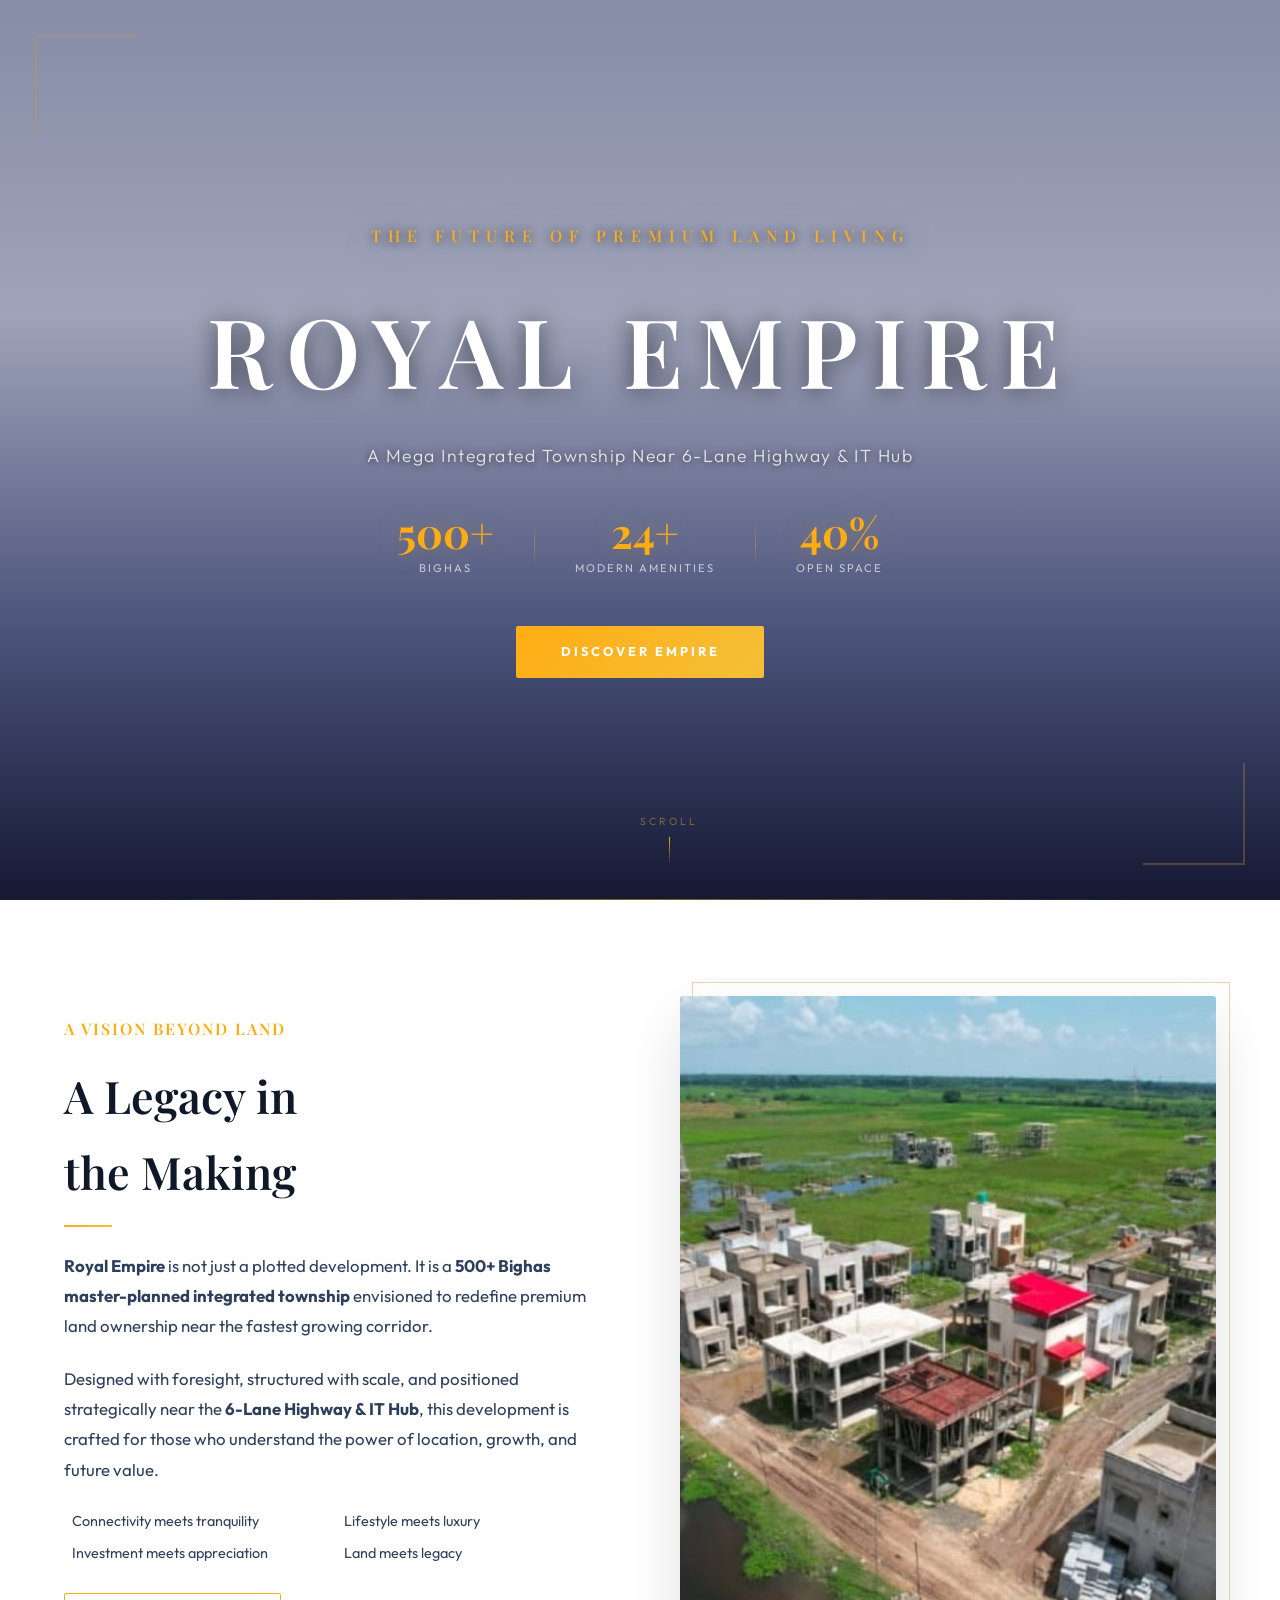
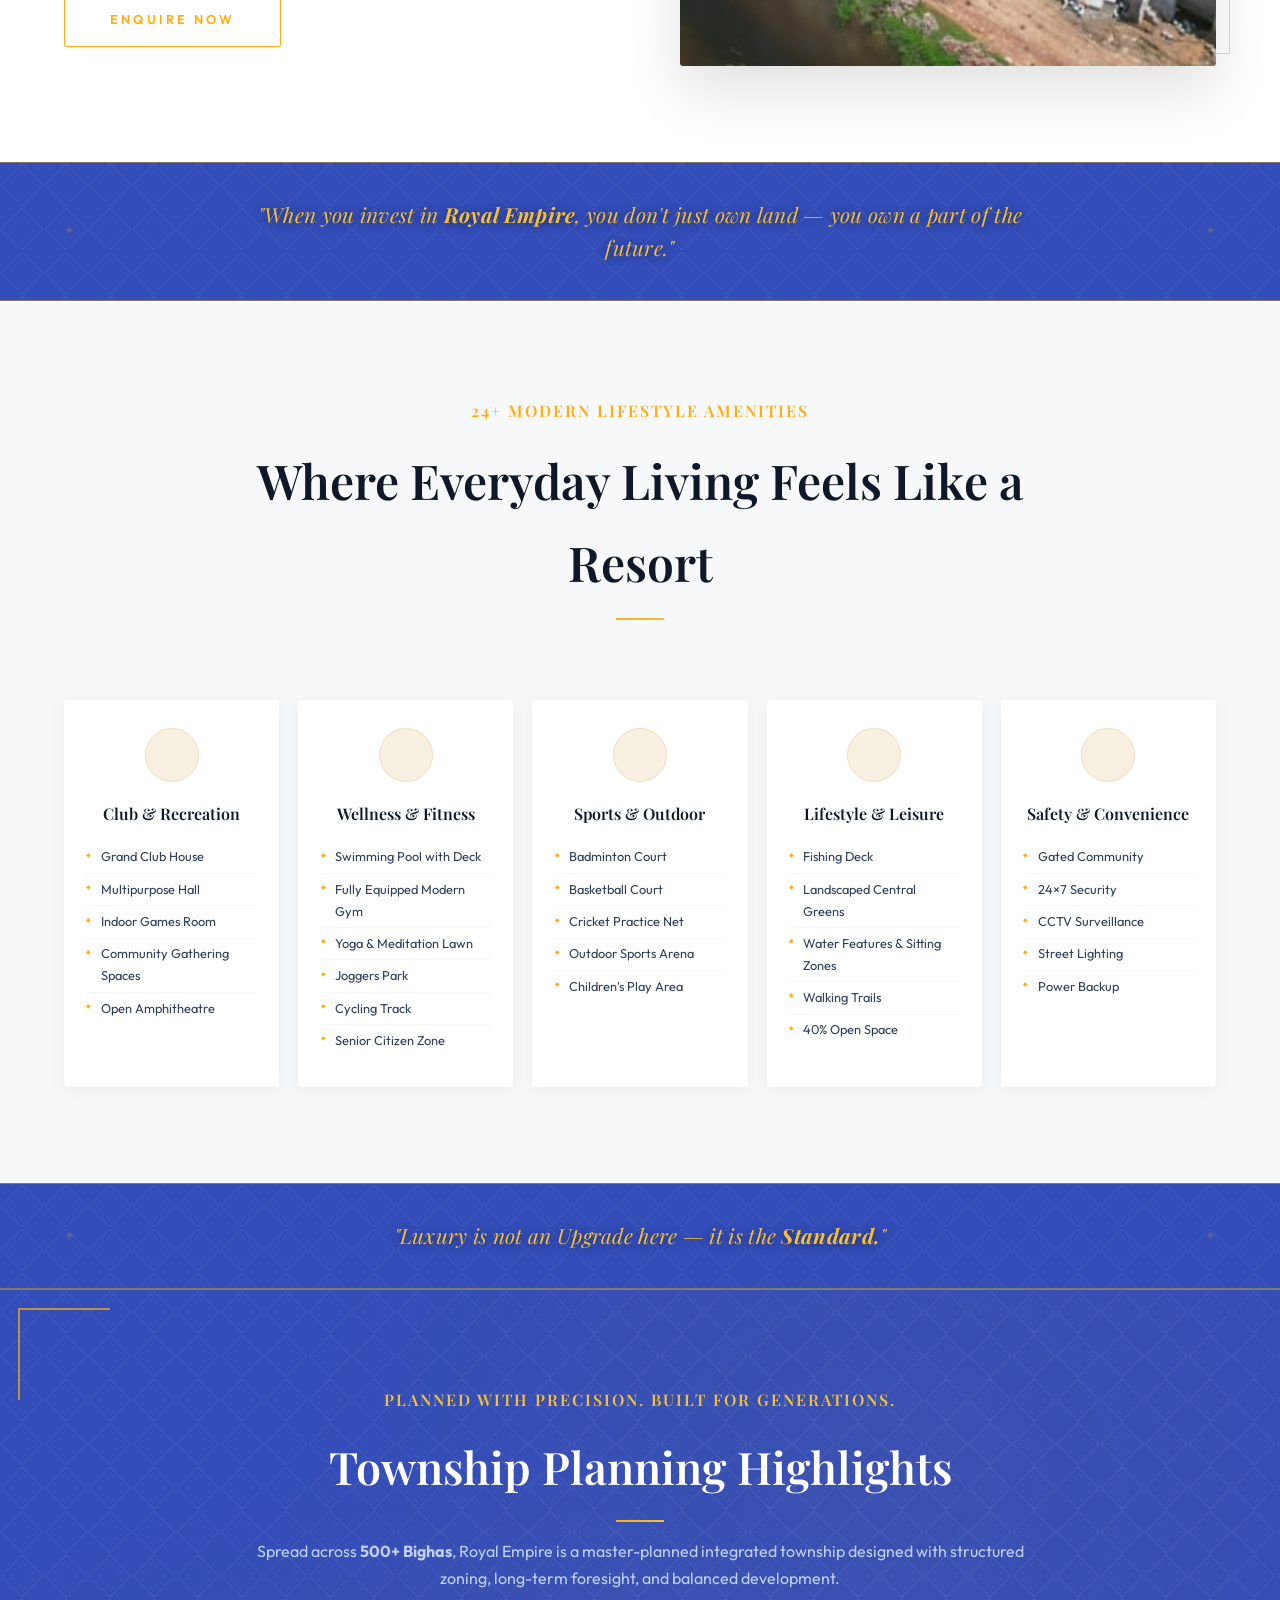
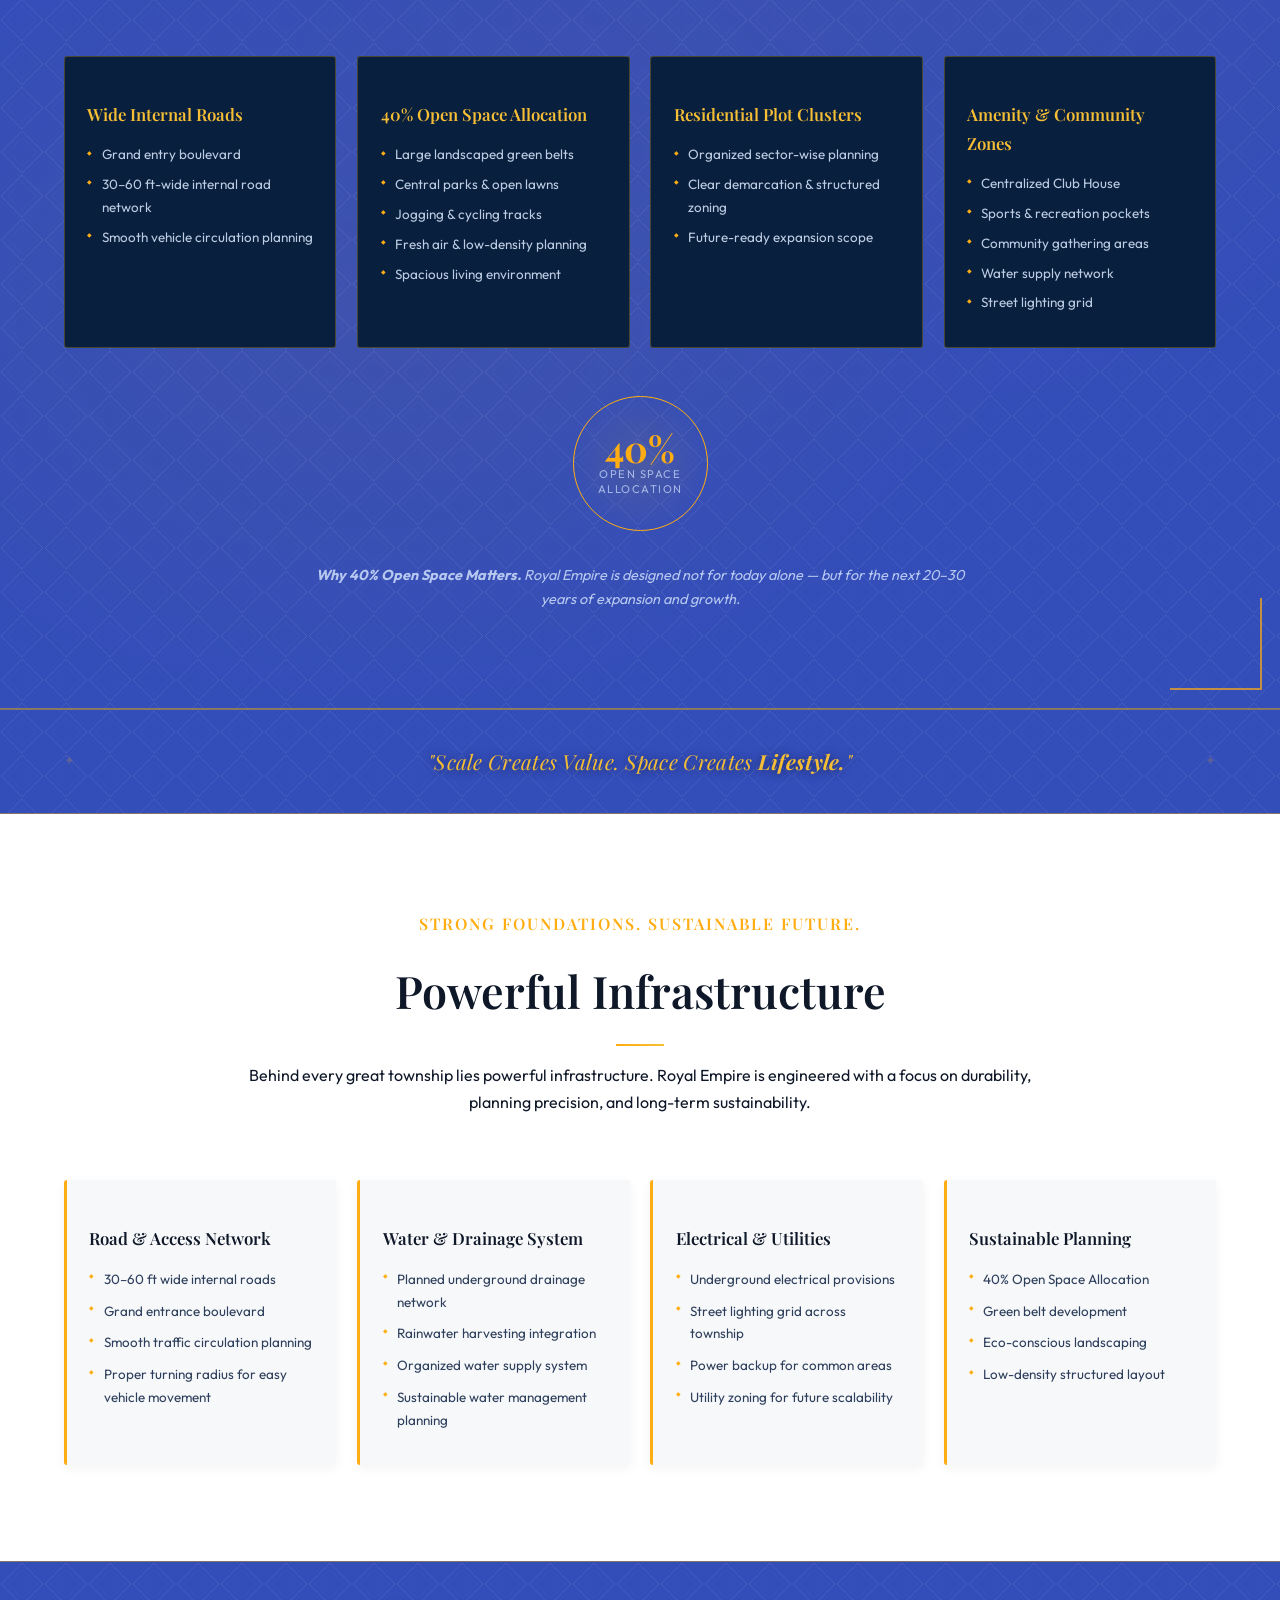
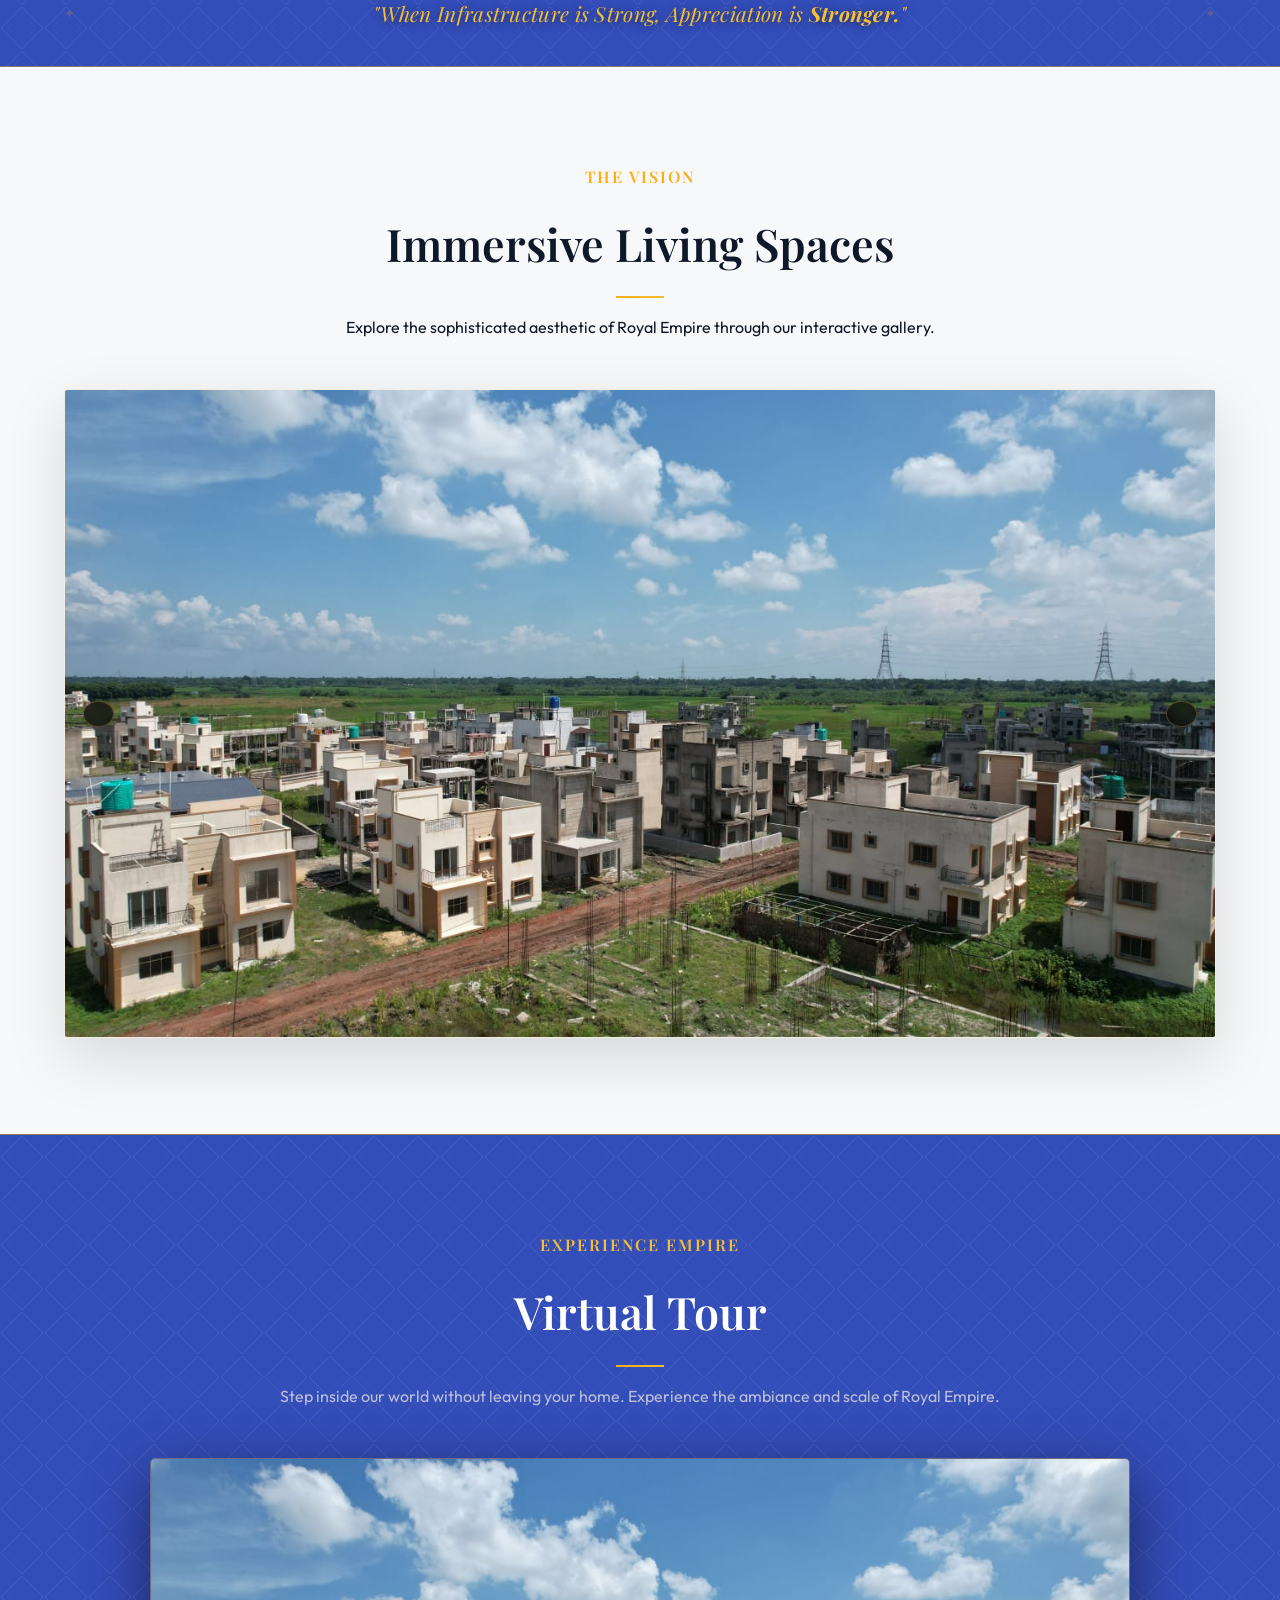
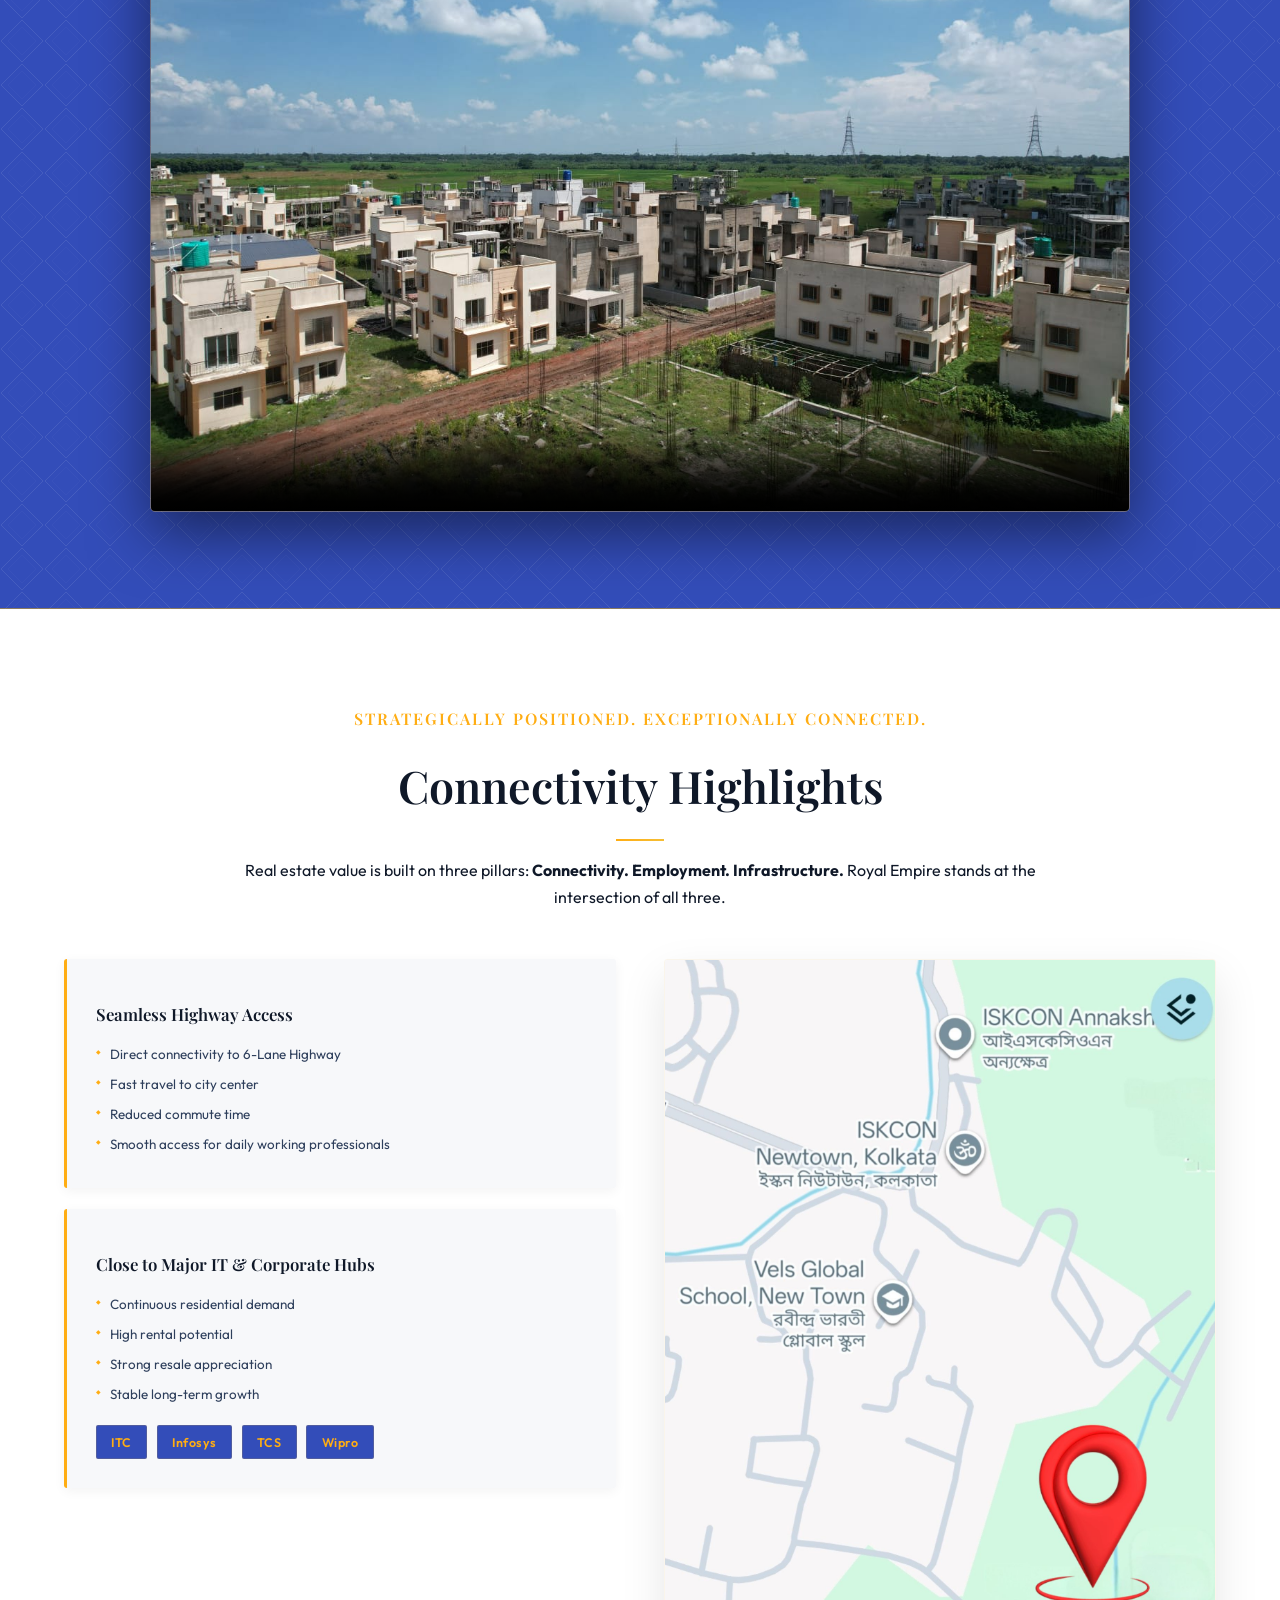
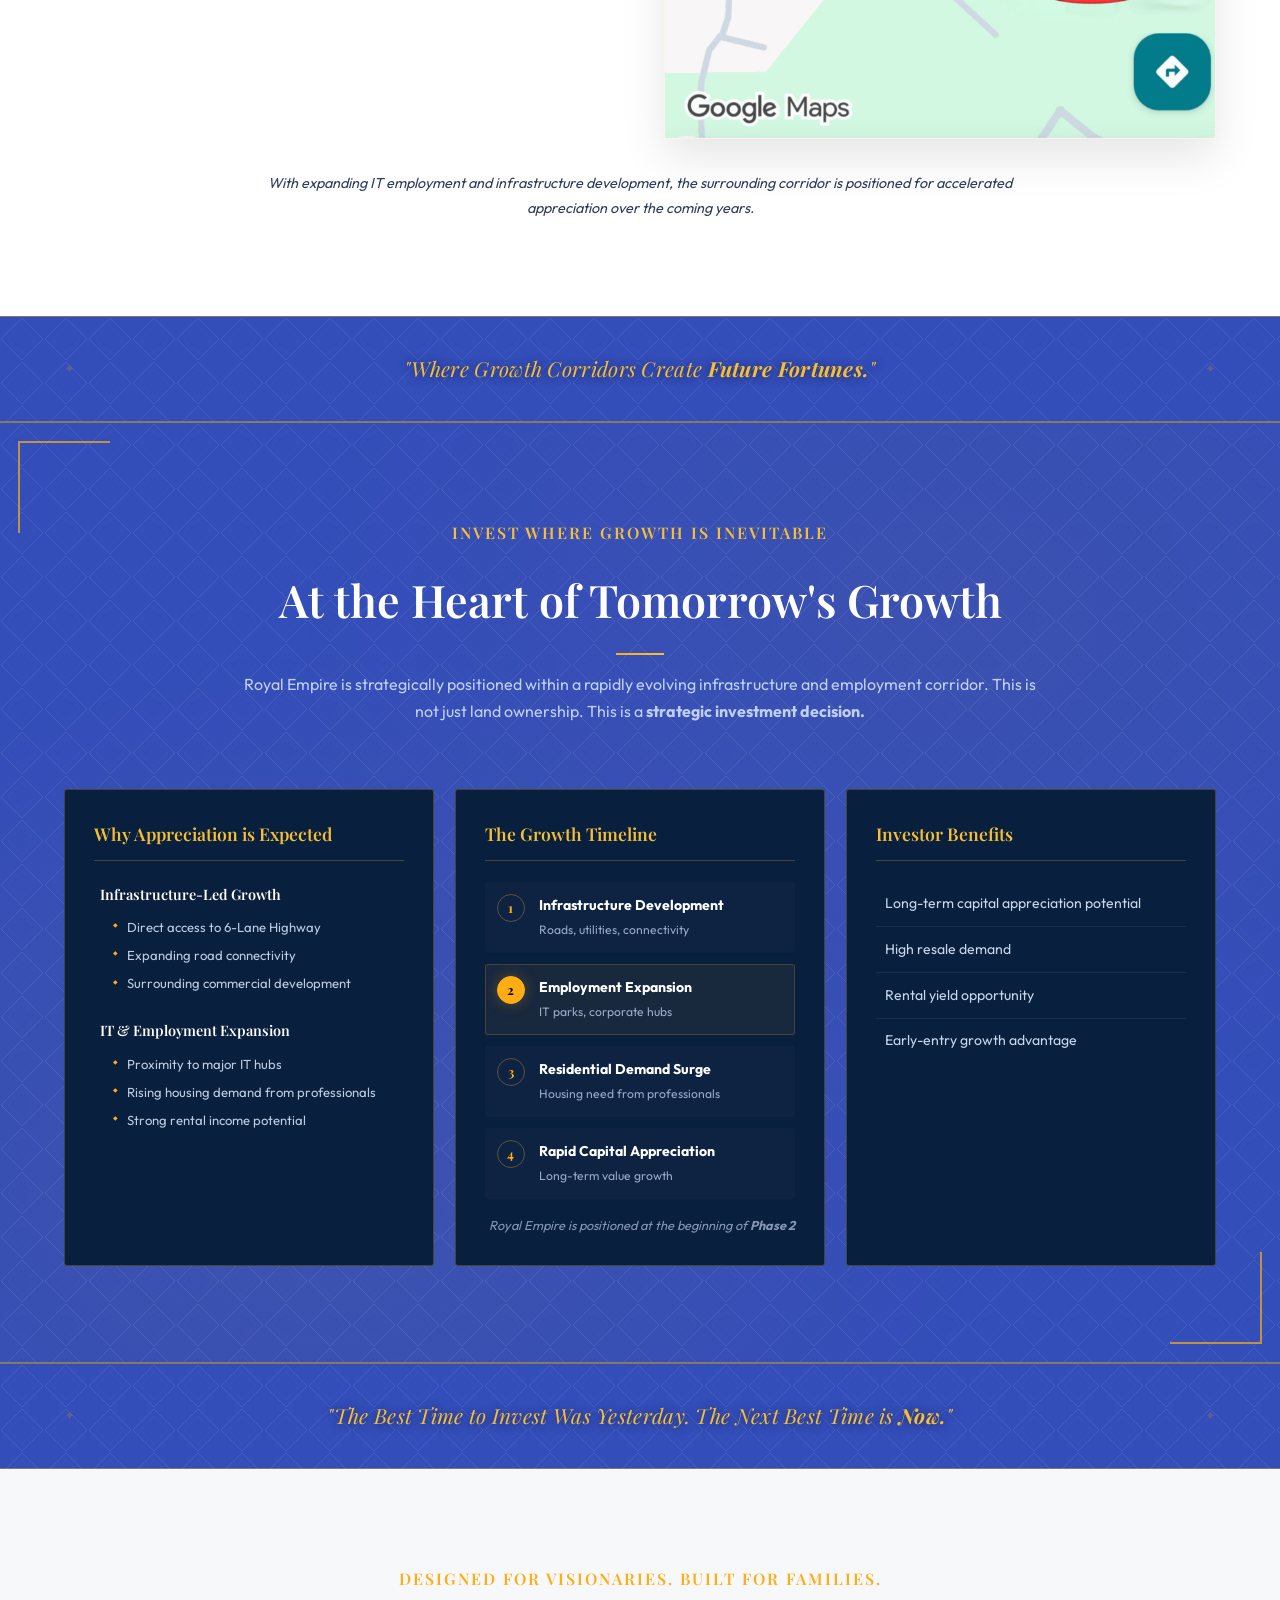
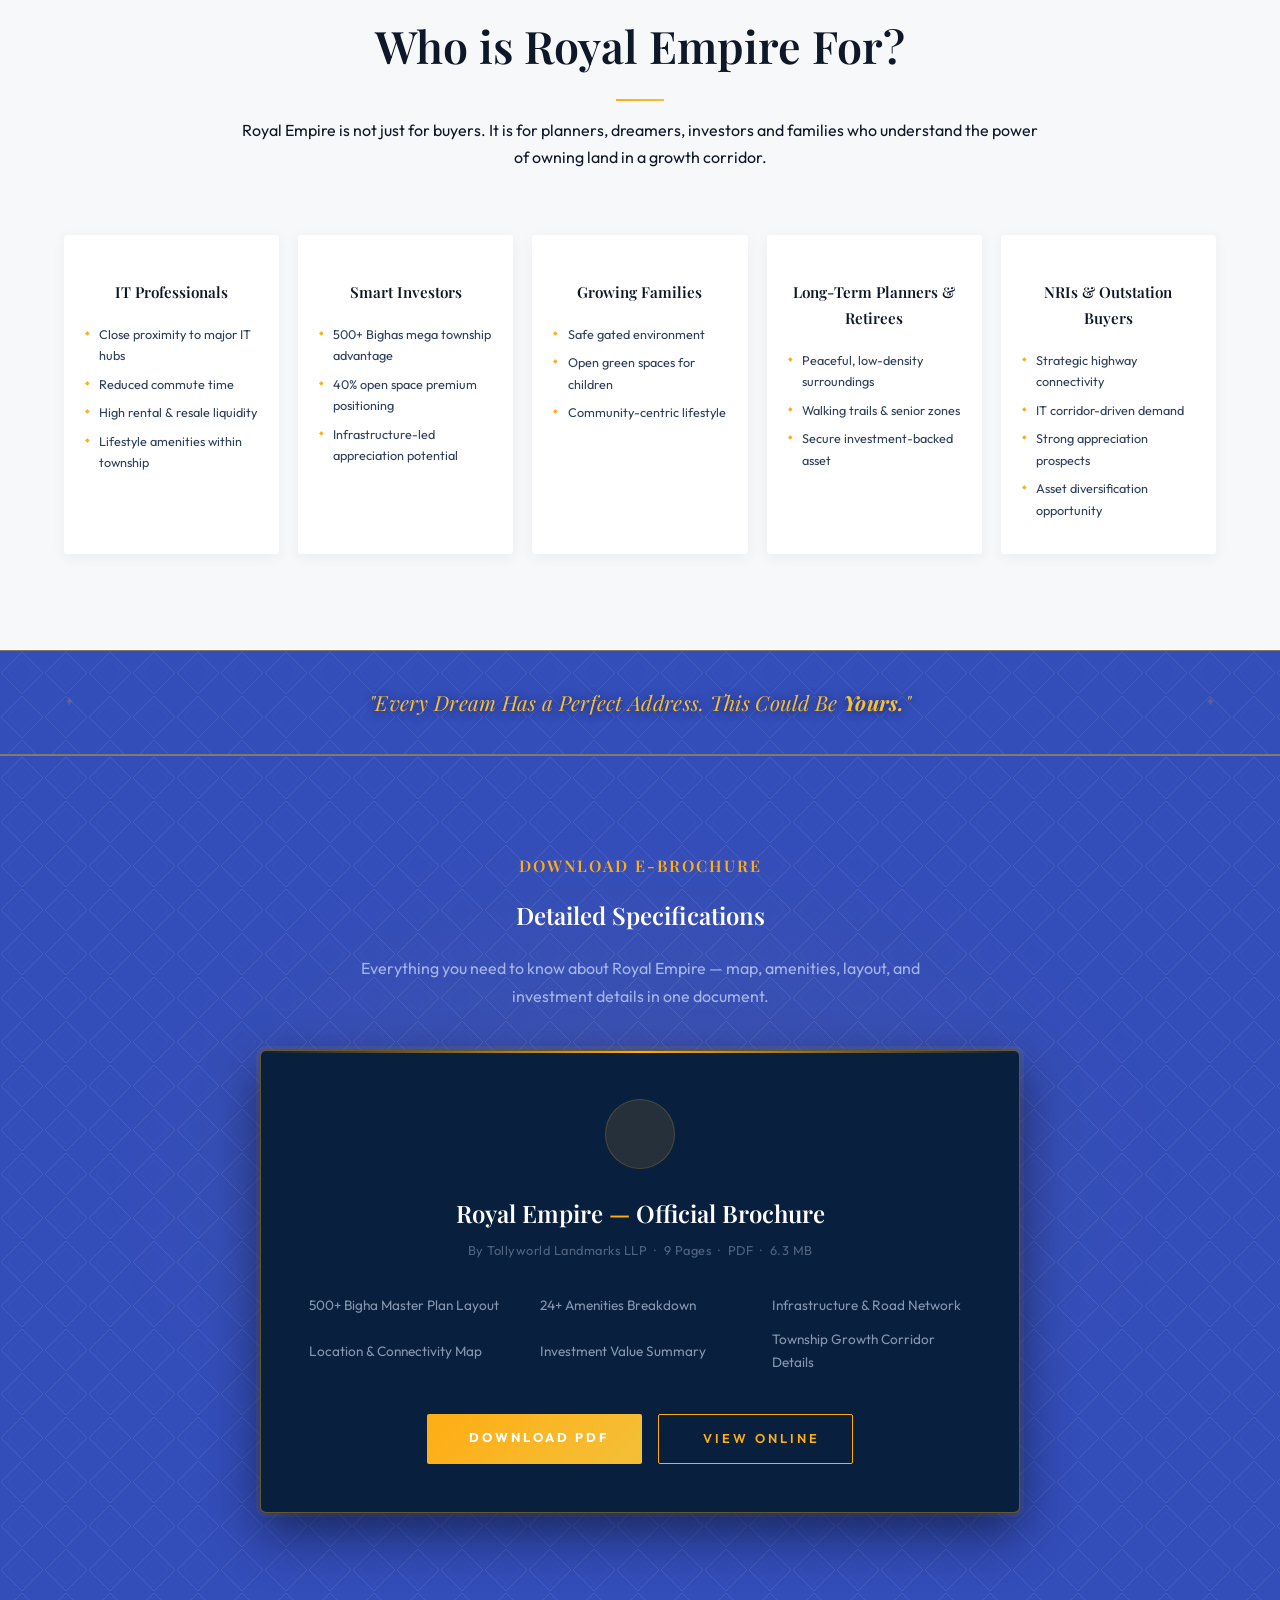
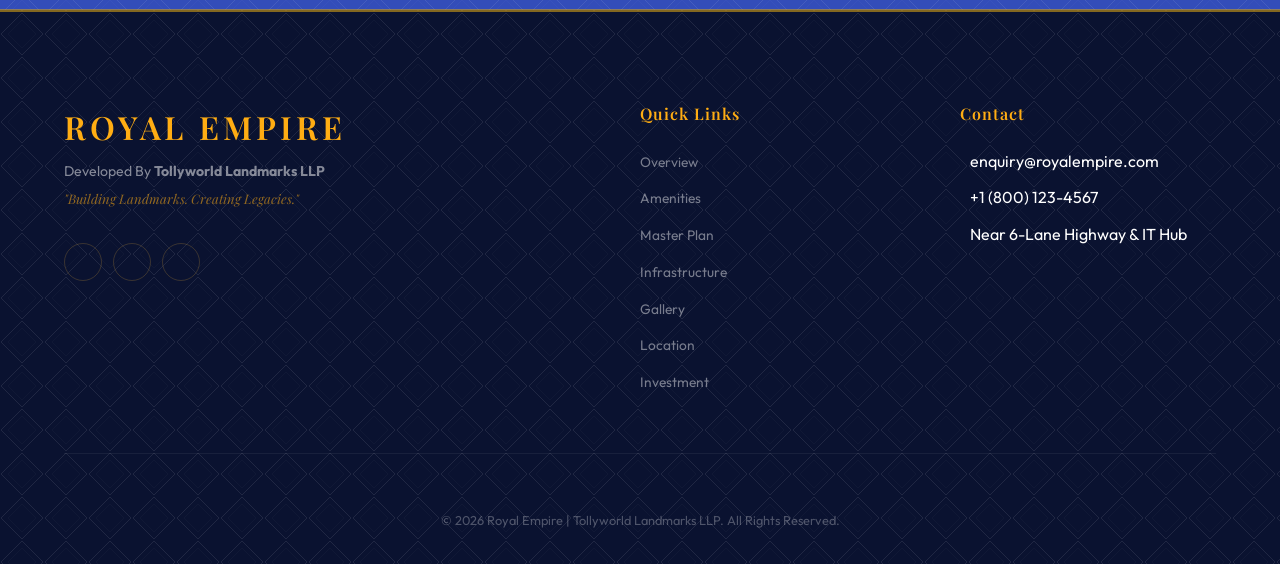
==== commit 6e97c208: "Fix: Virtual Tour heading color (--ivory undefined → #ffffff)" ====
--- a/docs/index.html
+++ b/docs/index.html
@@ -147,6 +147,7 @@
                 </ul>
             </div>
             <!-- Lifestyle & Leisure -->
+            
             <div class="amenity-category fade-up" style="transition-delay: 0.4s;">
                 <div class="amenity-icon-wrap"><i class="uil uil-trees"></i></div>
                 <h3>Lifestyle & Leisure</h3>
@@ -325,7 +326,7 @@
     <section class="virtual-tour section-padding" id="virtual-tour" style="background-color: var(--charcoal);">
         <div class="section-header text-center fade-up" style="margin-bottom: 3rem;">
             <h4 class="gold-text" style="letter-spacing: 2px; text-transform: uppercase; margin-bottom: 1rem;">Experience Empire</h4>
-            <h2 style="color: var(--ivory);">Virtual Tour</h2>
+            <h2 style="color: #ffffff;">Virtual Tour</h2>
             <p style="color: rgba(245,240,232,0.7);">Step inside our world without leaving your home. Experience the ambiance and scale of Royal Empire.</p>
         </div>
         
--- a/docs/styles.css
+++ b/docs/styles.css
@@ -1,47 +1,22 @@
 :root {
-  /* ═══ ROYAL EMPIRE — Brochure-Exact Royal Blue & Gold ═══
-     Colors taken directly from the physical brochure.
-     Royal blue background + bright warm gold + diamond texture. */
-
-  /* ── Brochure Royal Blue Blues ── */
   --black: #0a1230;
-  /* Footer — deep royal blue-black */
-  --charcoal: #4b5eac;
-  /* Dark sections — EXACT brochure royal blue */
+  --charcoal: #334db9;
   --charcoal-2: #091f3e;
-  /* Cards inside dark — slightly brighter blue */
   --white: #ffffff;
   --off-white: #f7f8fa;
-
-  /* ── Brochure Bright Gold ── */
-  --gold: #c9922a;
-  /* True warm amber-gold — rich, not yellow */
-  --gold-light: #ddb040;
-  /* Brighter gold for highlights */
+  --gold: #ffad13;
+  --gold-light: #f5be35;
   --gold-dark: #a07010;
-  /* Deep gold for shadows/depth */
   --gold-dim: rgba(201, 146, 42, 0.15);
   --gold-glow: rgba(201, 146, 42, 0.35);
   --hero-navy: #0f1a50;
-  /* Hero overlay */
-
-  /* ── Text ── */
   --text-dark: #0f1828;
-  /* Body text on white */
   --text-mid: #2e3f5c;
-  /* Secondary text on white */
   --text-light: #ffffff;
-  /* Primary text on dark blue sections */
   --text-muted: rgba(210, 225, 255, 0.70);
-  /* Secondary text on dark blue */
-
-  /* ── Brochure Diamond Lattice Texture ── */
-  /* Dense argyle/diamond quilted pattern matching brochure exactly */
   --navy-pattern: url("data:image/svg+xml,%3Csvg xmlns='http://www.w3.org/2000/svg' width='44' height='44'%3E%3Cpath d='M22 1 L43 22 L22 43 L1 22Z' fill='none' stroke='rgba(255,255,255,0.09)' stroke-width='1'/%3E%3Cpath d='M22 8 L36 22 L22 36 L8 22Z' fill='none' stroke='rgba(255,255,255,0.05)' stroke-width='0.5'/%3E%3C/svg%3E");
-
   --font-display: 'Playfair Display', serif;
   --font-body: 'Outfit', sans-serif;
-
   --ease-out: cubic-bezier(0.16, 1, 0.3, 1);
   --t-fast: 0.3s ease;
   --t-slow: 0.65s cubic-bezier(0.16, 1, 0.3, 1);
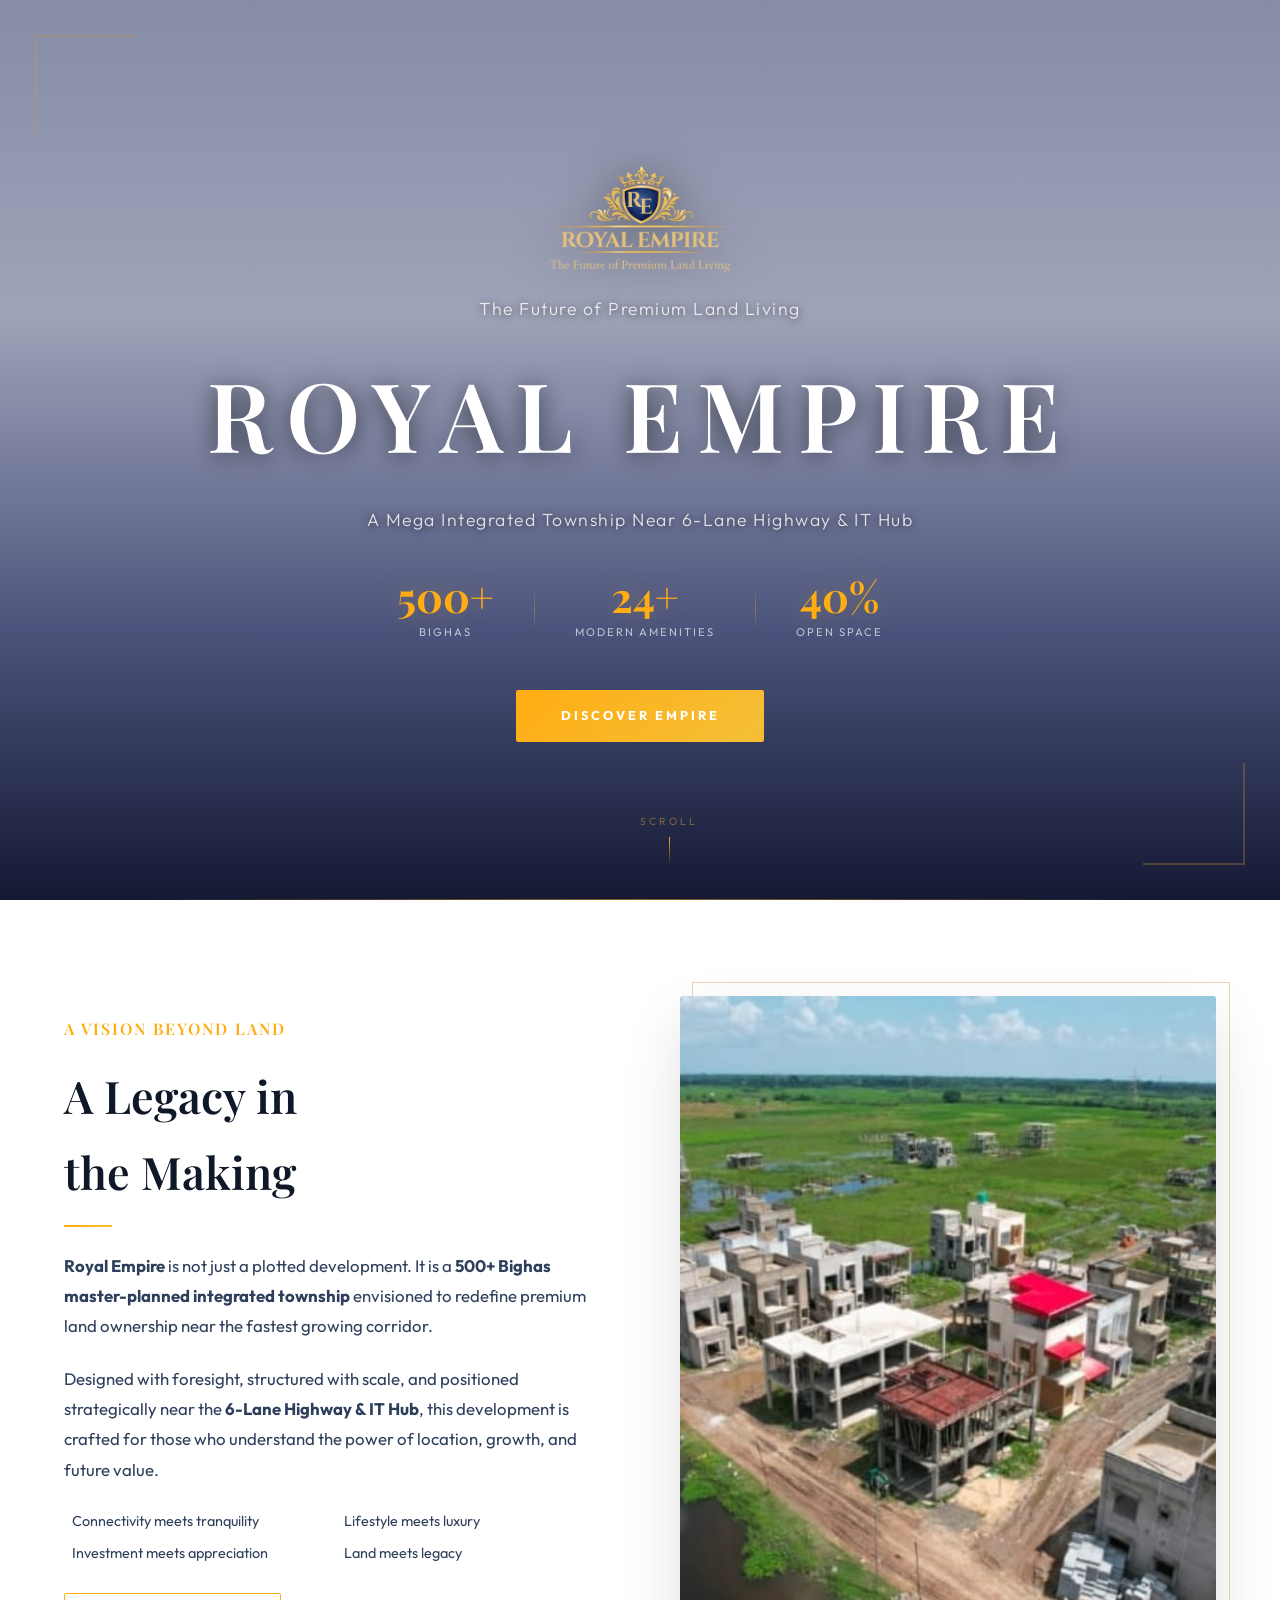
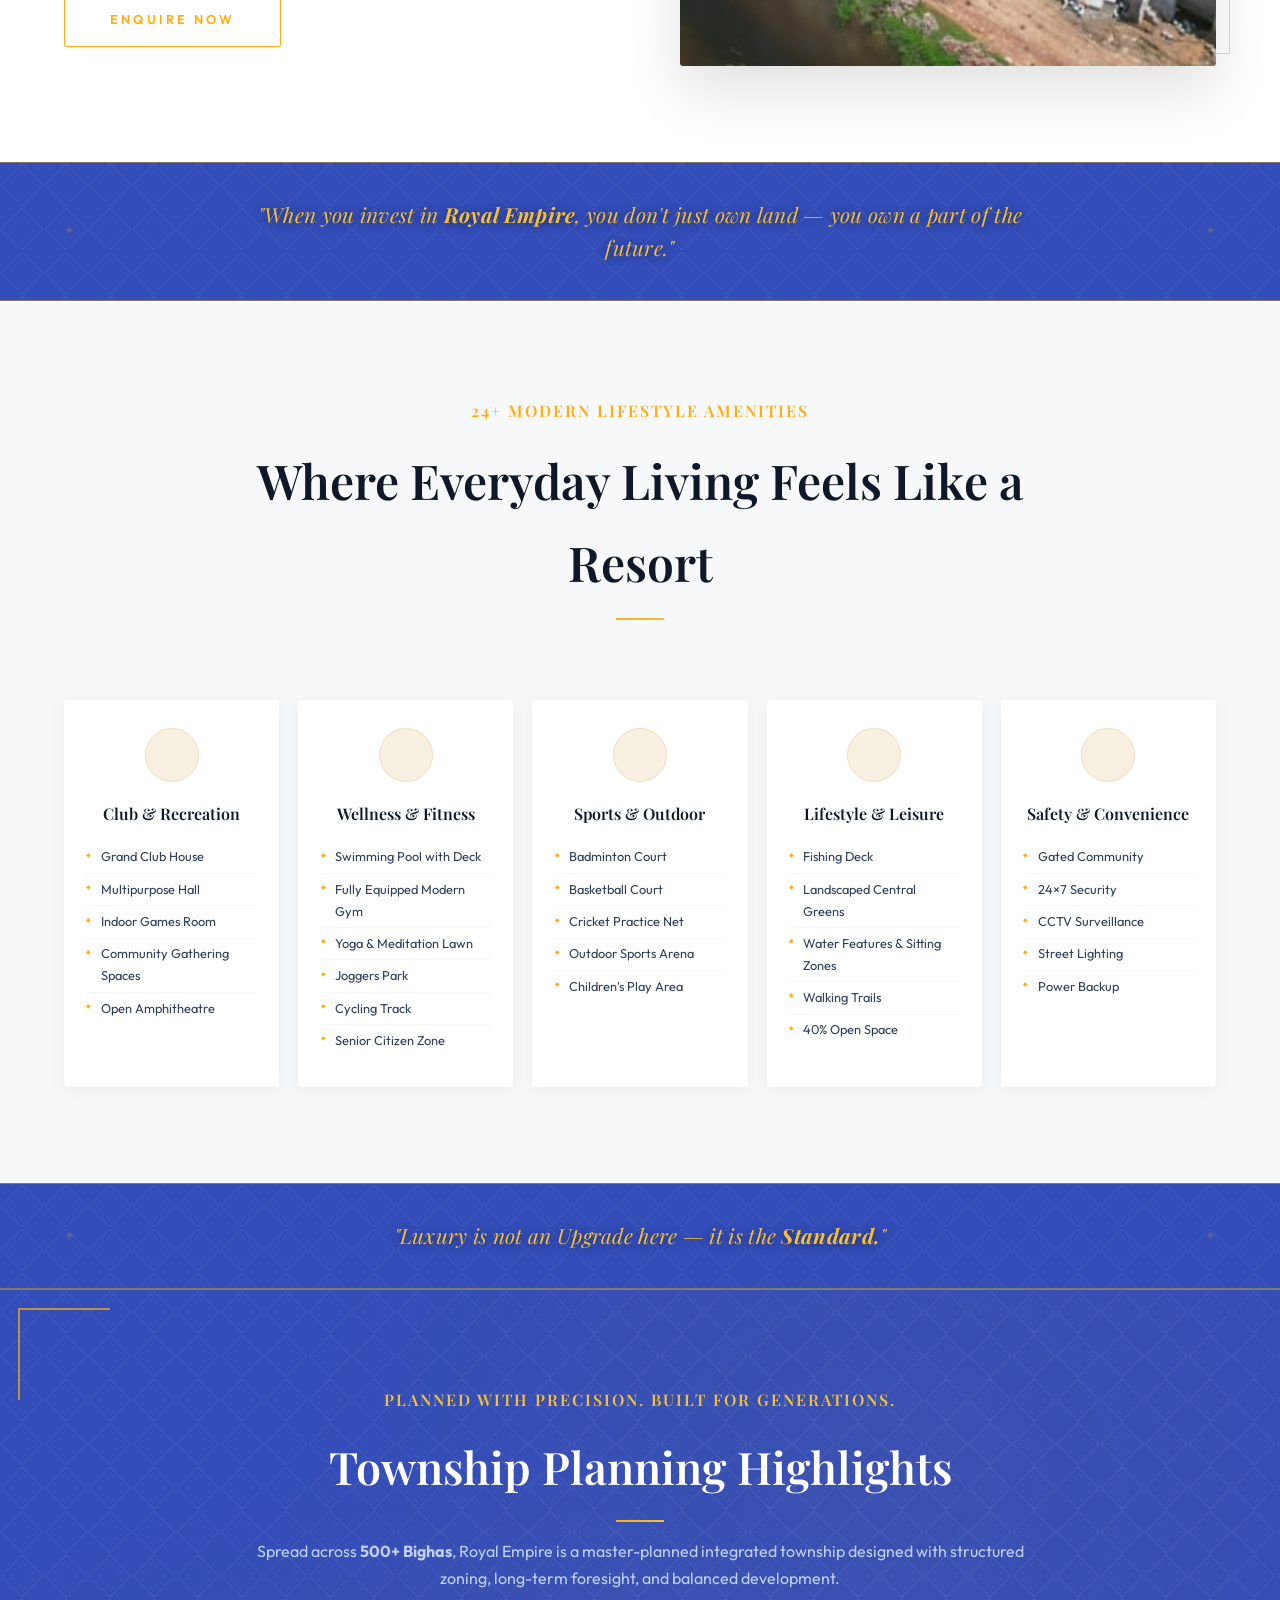
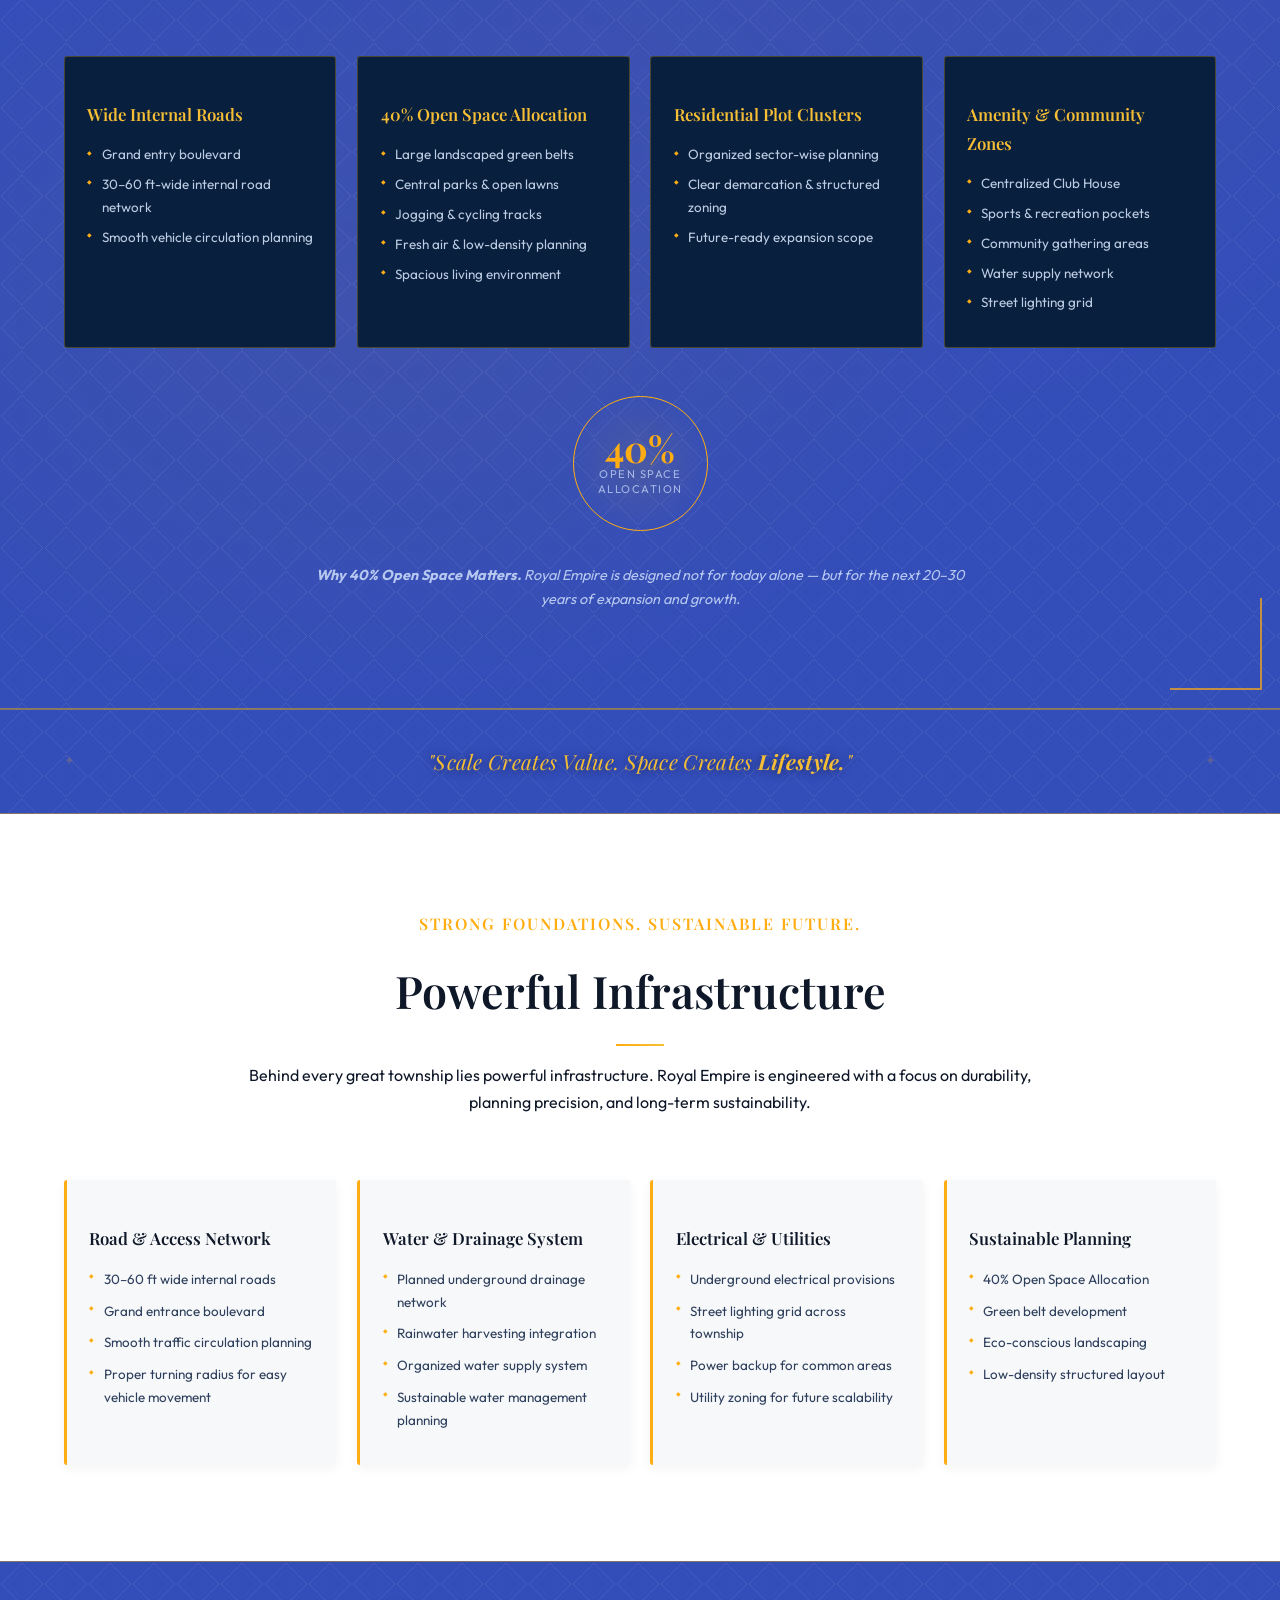
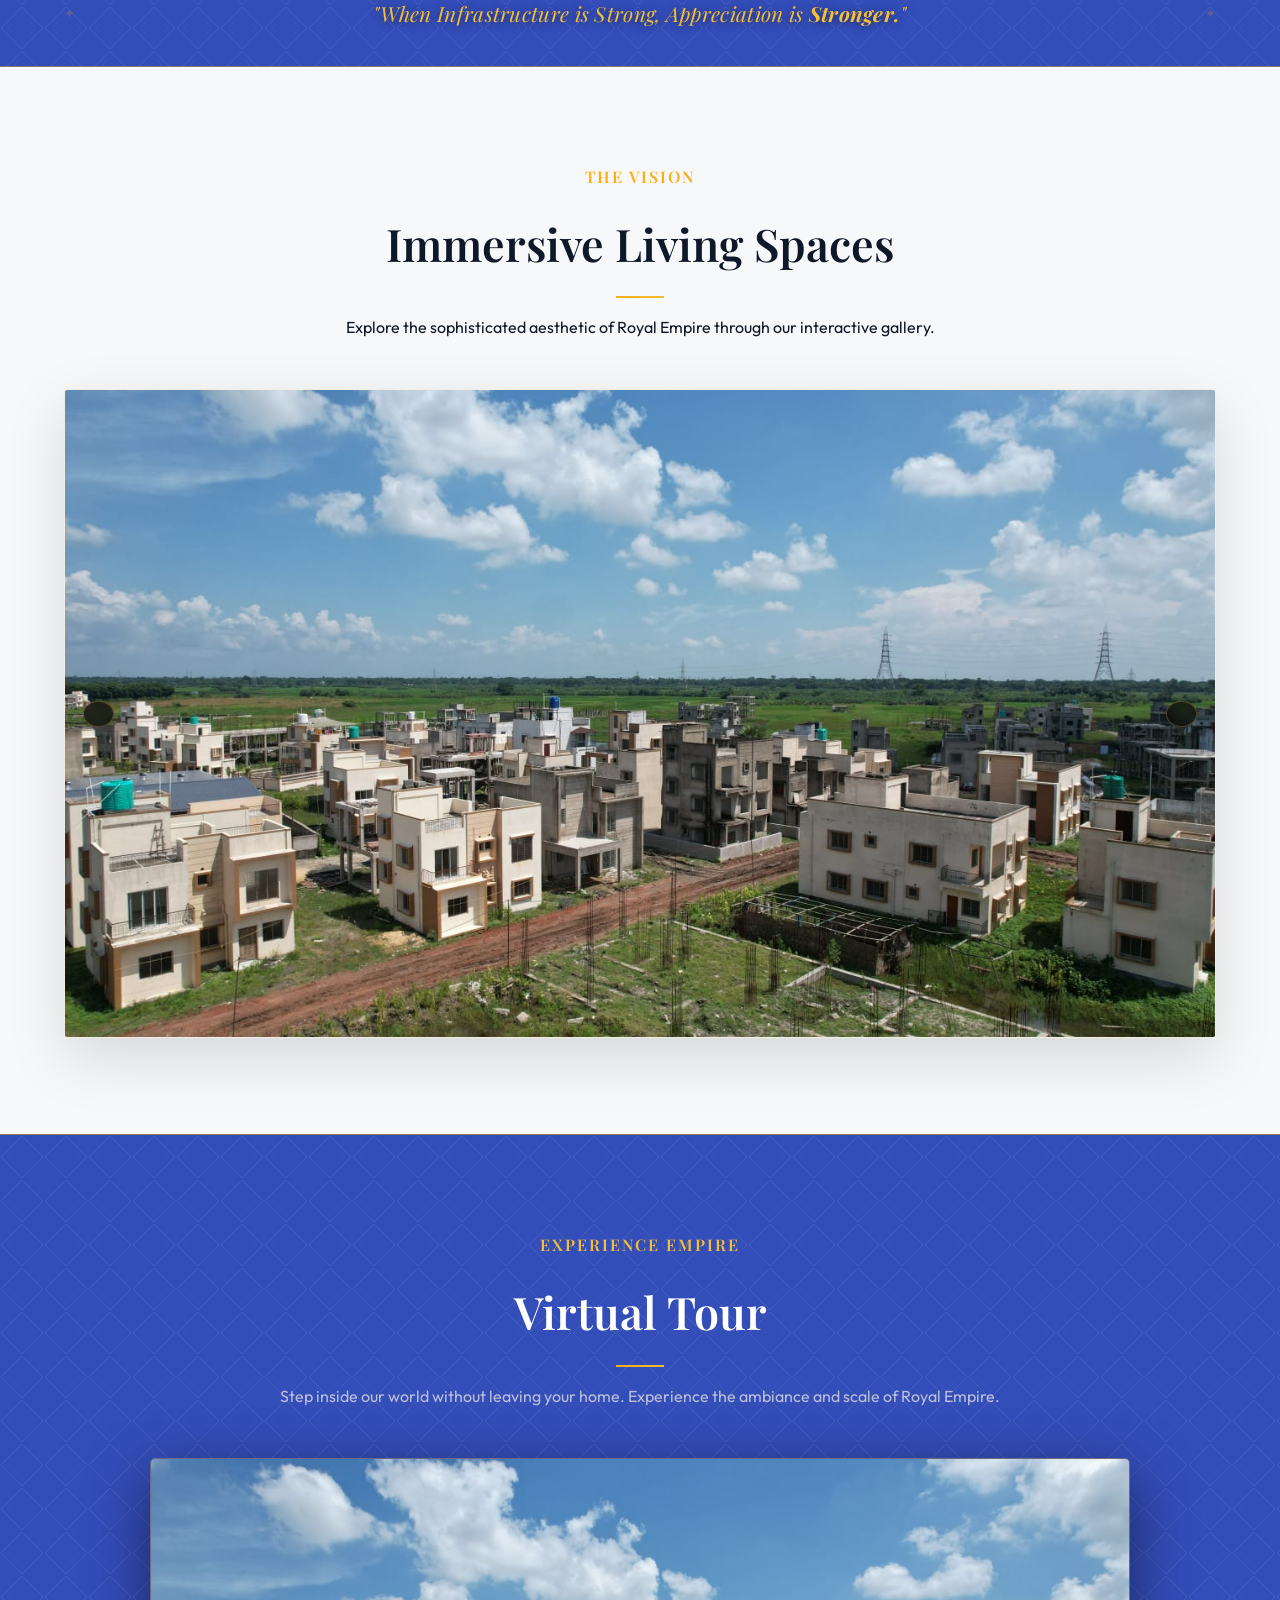
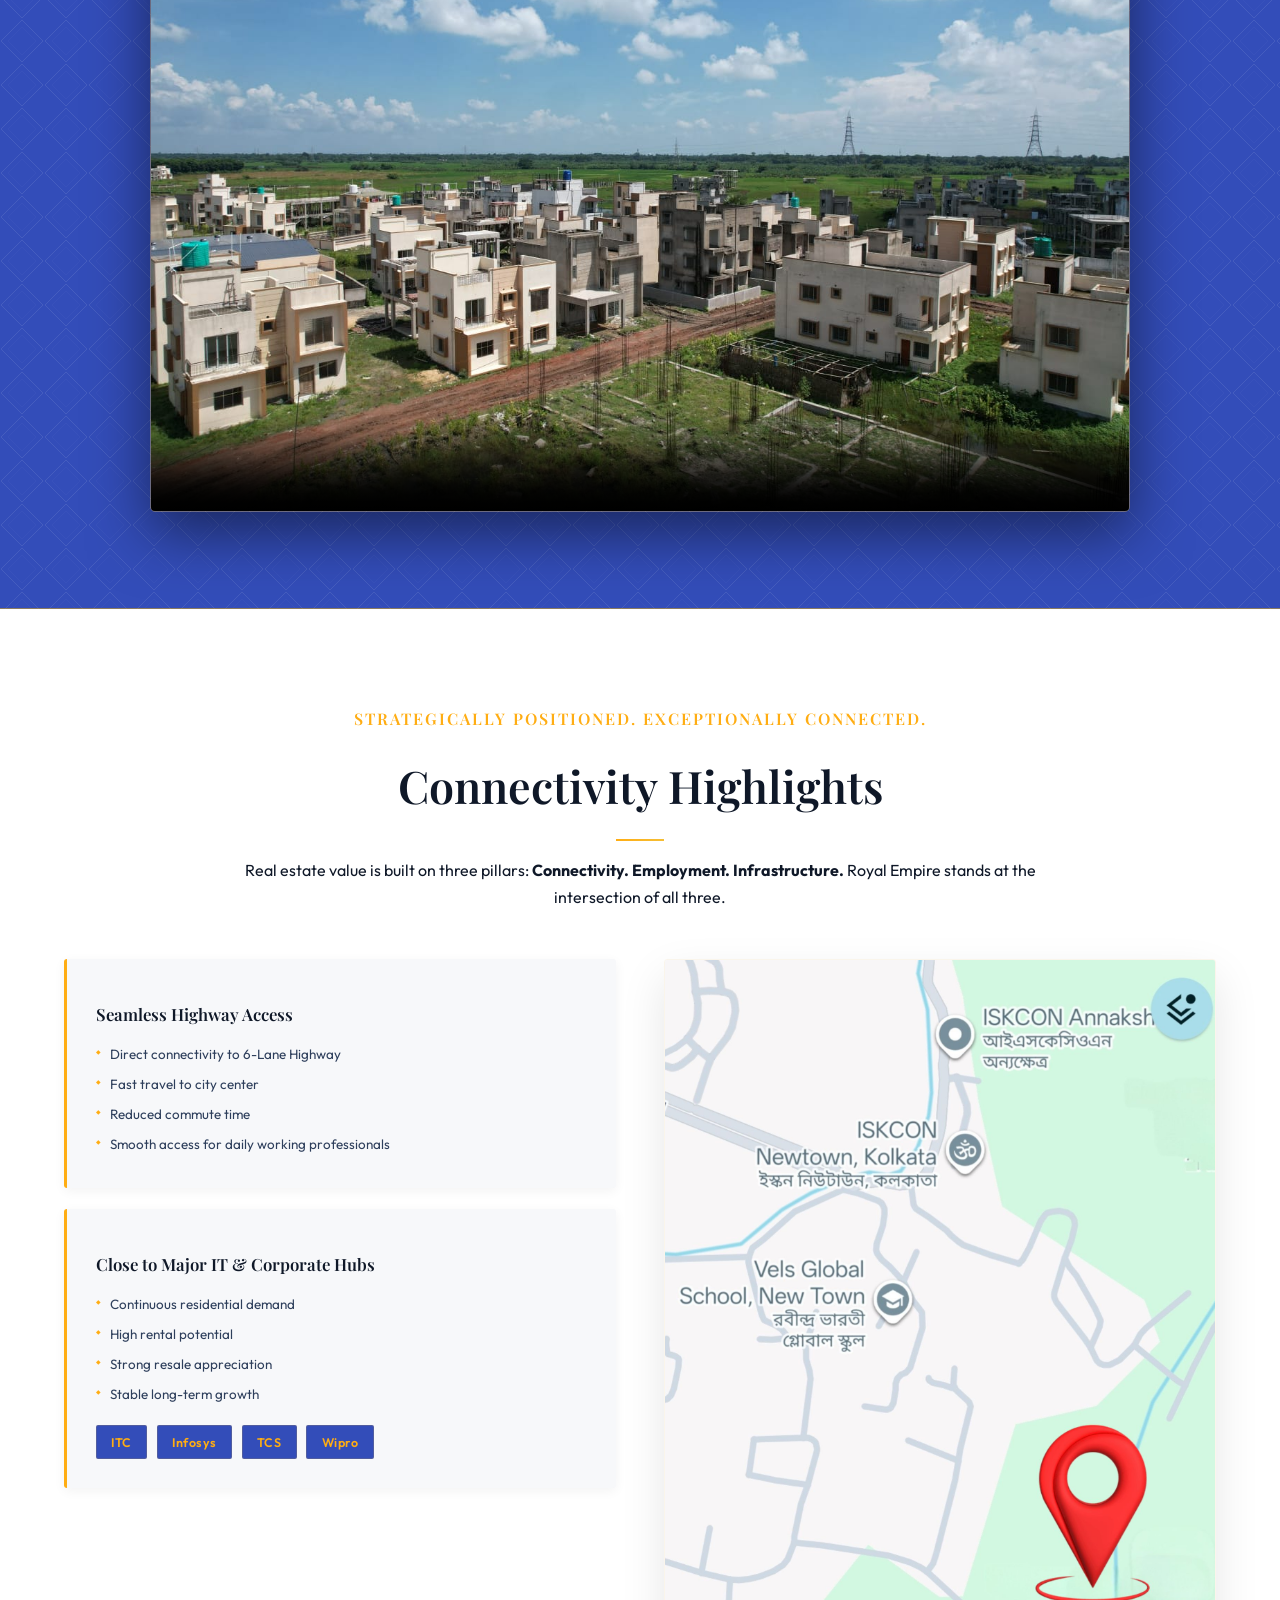
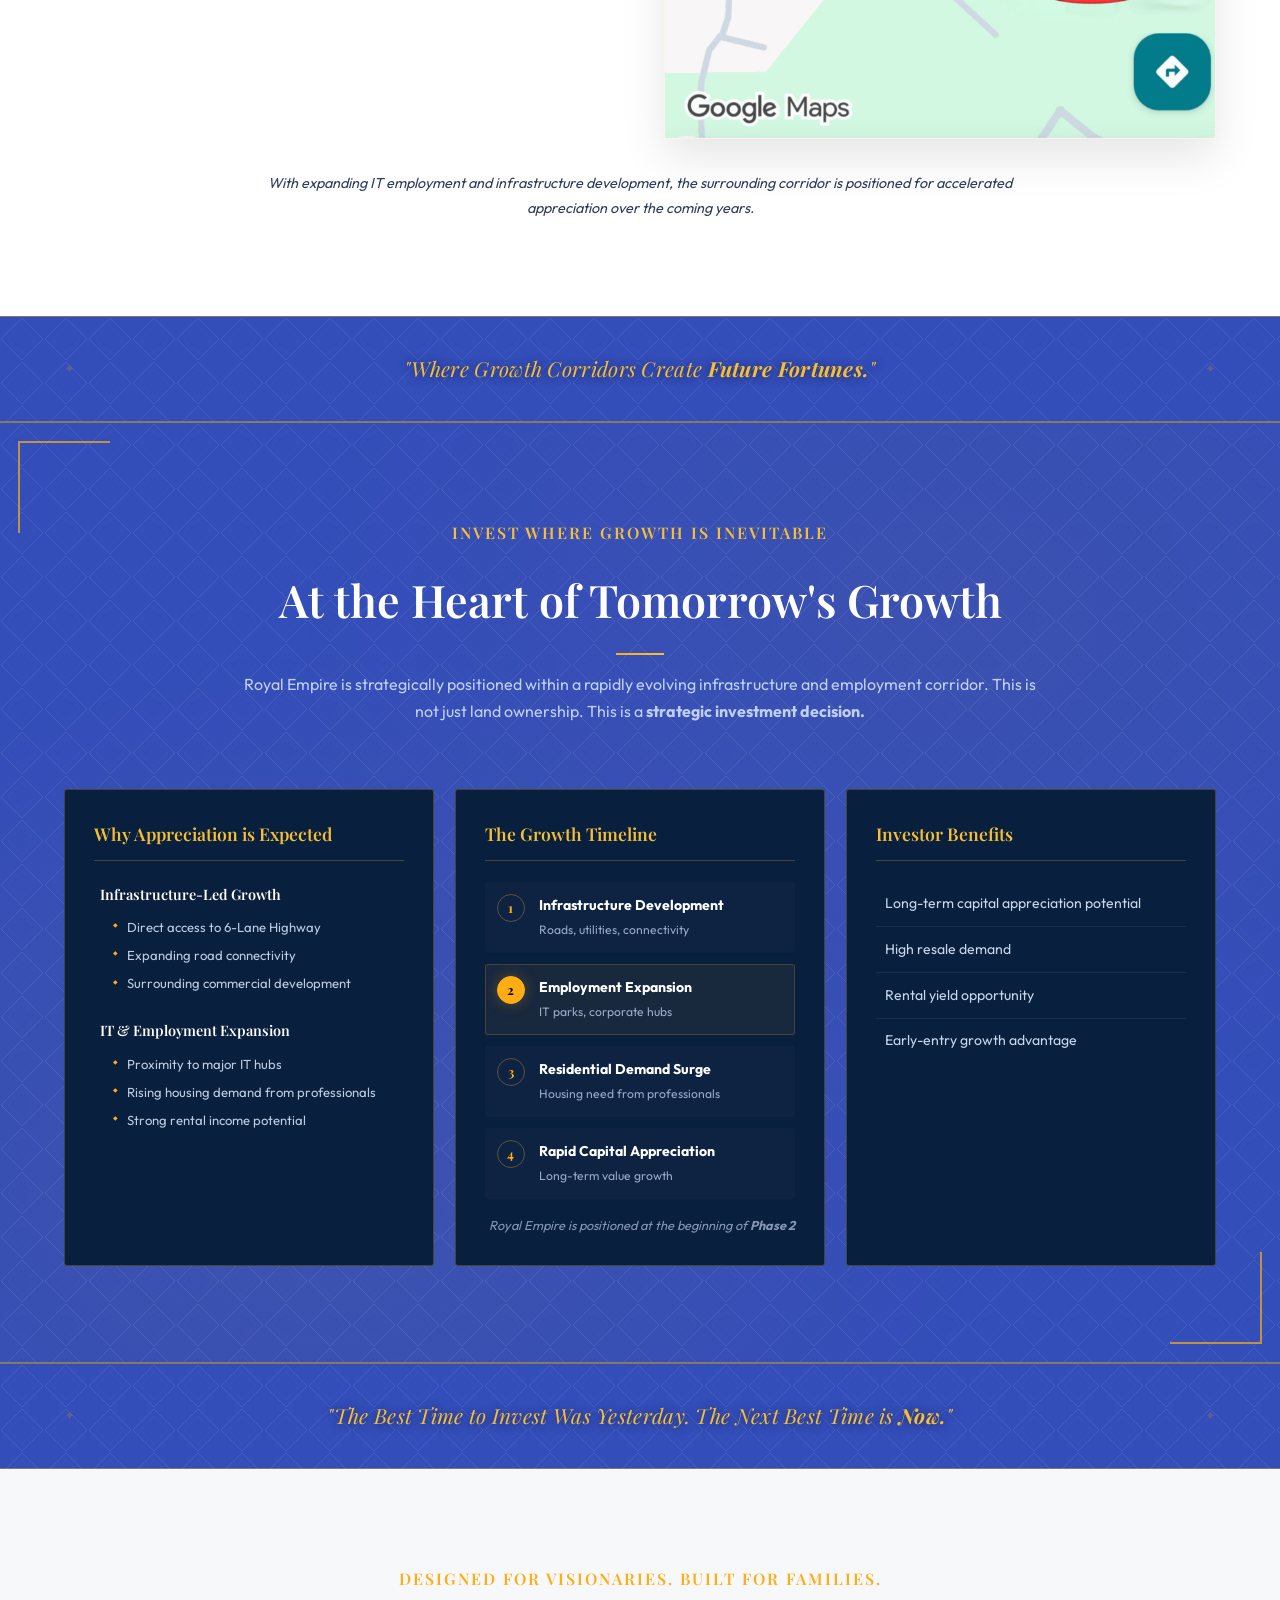
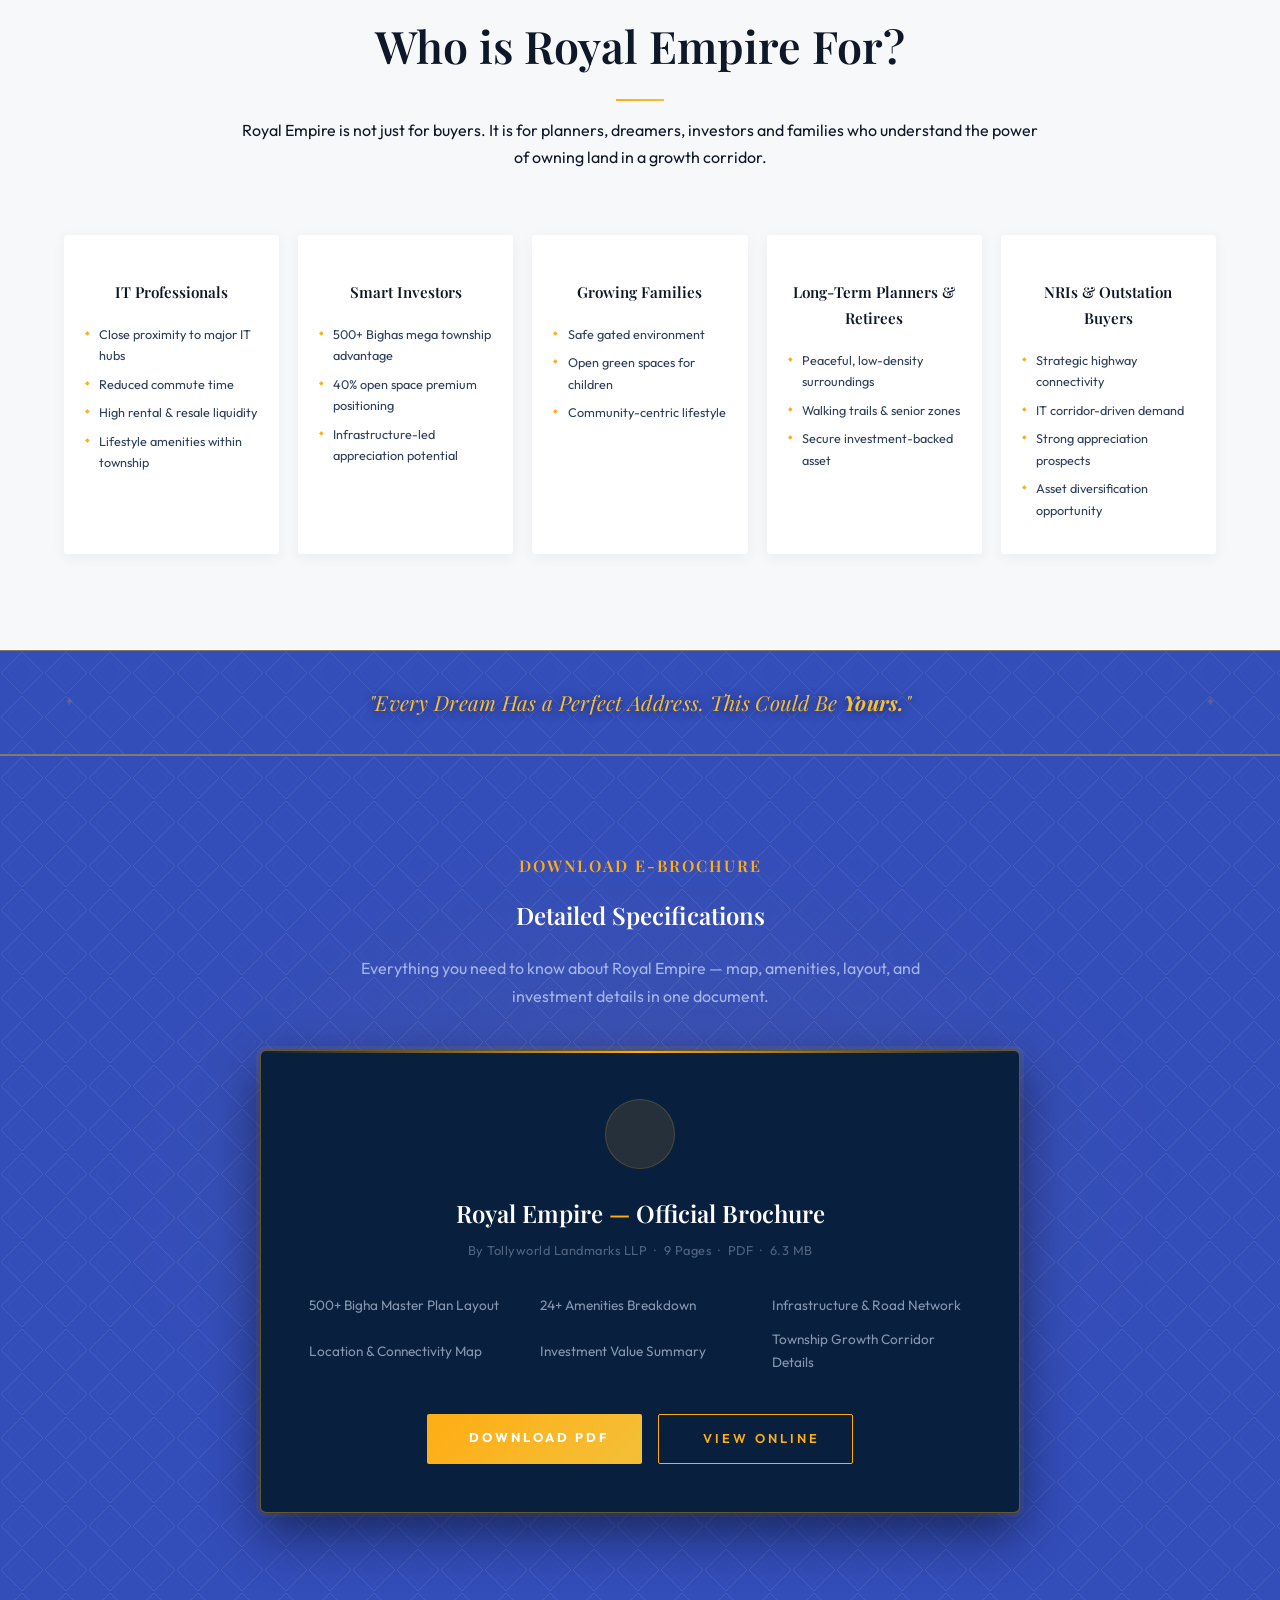
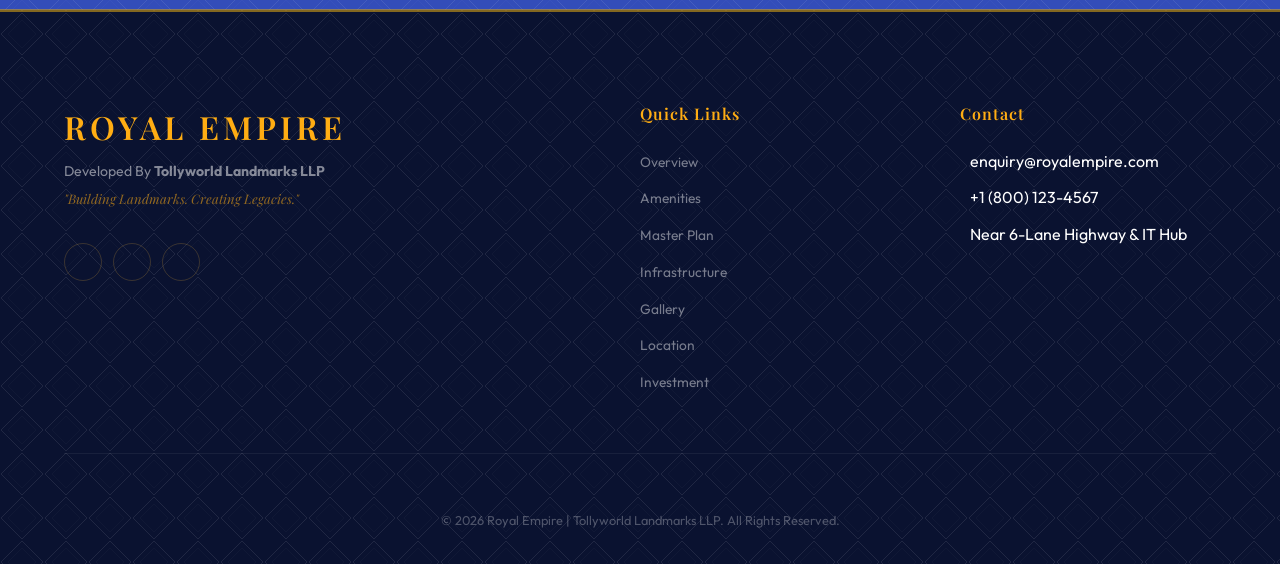
==== commit d9a9a2f0: "Add Royal Empire logo PNG to navbar and hero section" ====
--- a/docs/index.html
+++ b/docs/index.html
@@ -22,7 +22,7 @@
     <!-- Navigation -->
     <nav class="navbar" id="navbar">
         <div class="nav-logo">
-            <a href="#">Royal Empire</a>
+            <a href="#"><img src="new_site_media/logo.png" alt="Royal Empire Logo" style="height: 52px; width: auto; display: block;"></a>
         </div>
         <ul class="nav-links" id="nav-links">
             <li><a href="#overview">Overview</a></li>
@@ -46,7 +46,8 @@
         </video>
         <div class="hero-overlay"></div>
         <div class="hero-content">
-            <h2 class="hero-subtitle">The Future of Premium Land Living</h2>
+            <img src="new_site_media/logo.png" alt="Royal Empire" style="height: 120px; width: auto; margin: 0 auto 1rem; display: block; filter: drop-shadow(0 4px 24px rgba(0,0,0,0.5));" class="hero-logo">
+            <p class="hero-tagline" style="margin-bottom: 0.5rem;">The Future of Premium Land Living</p>
             <h1 class="hero-title">Royal Empire</h1>
             <p class="hero-tagline">A Mega Integrated Township Near 6-Lane Highway & IT Hub</p>
             <div class="hero-stats">
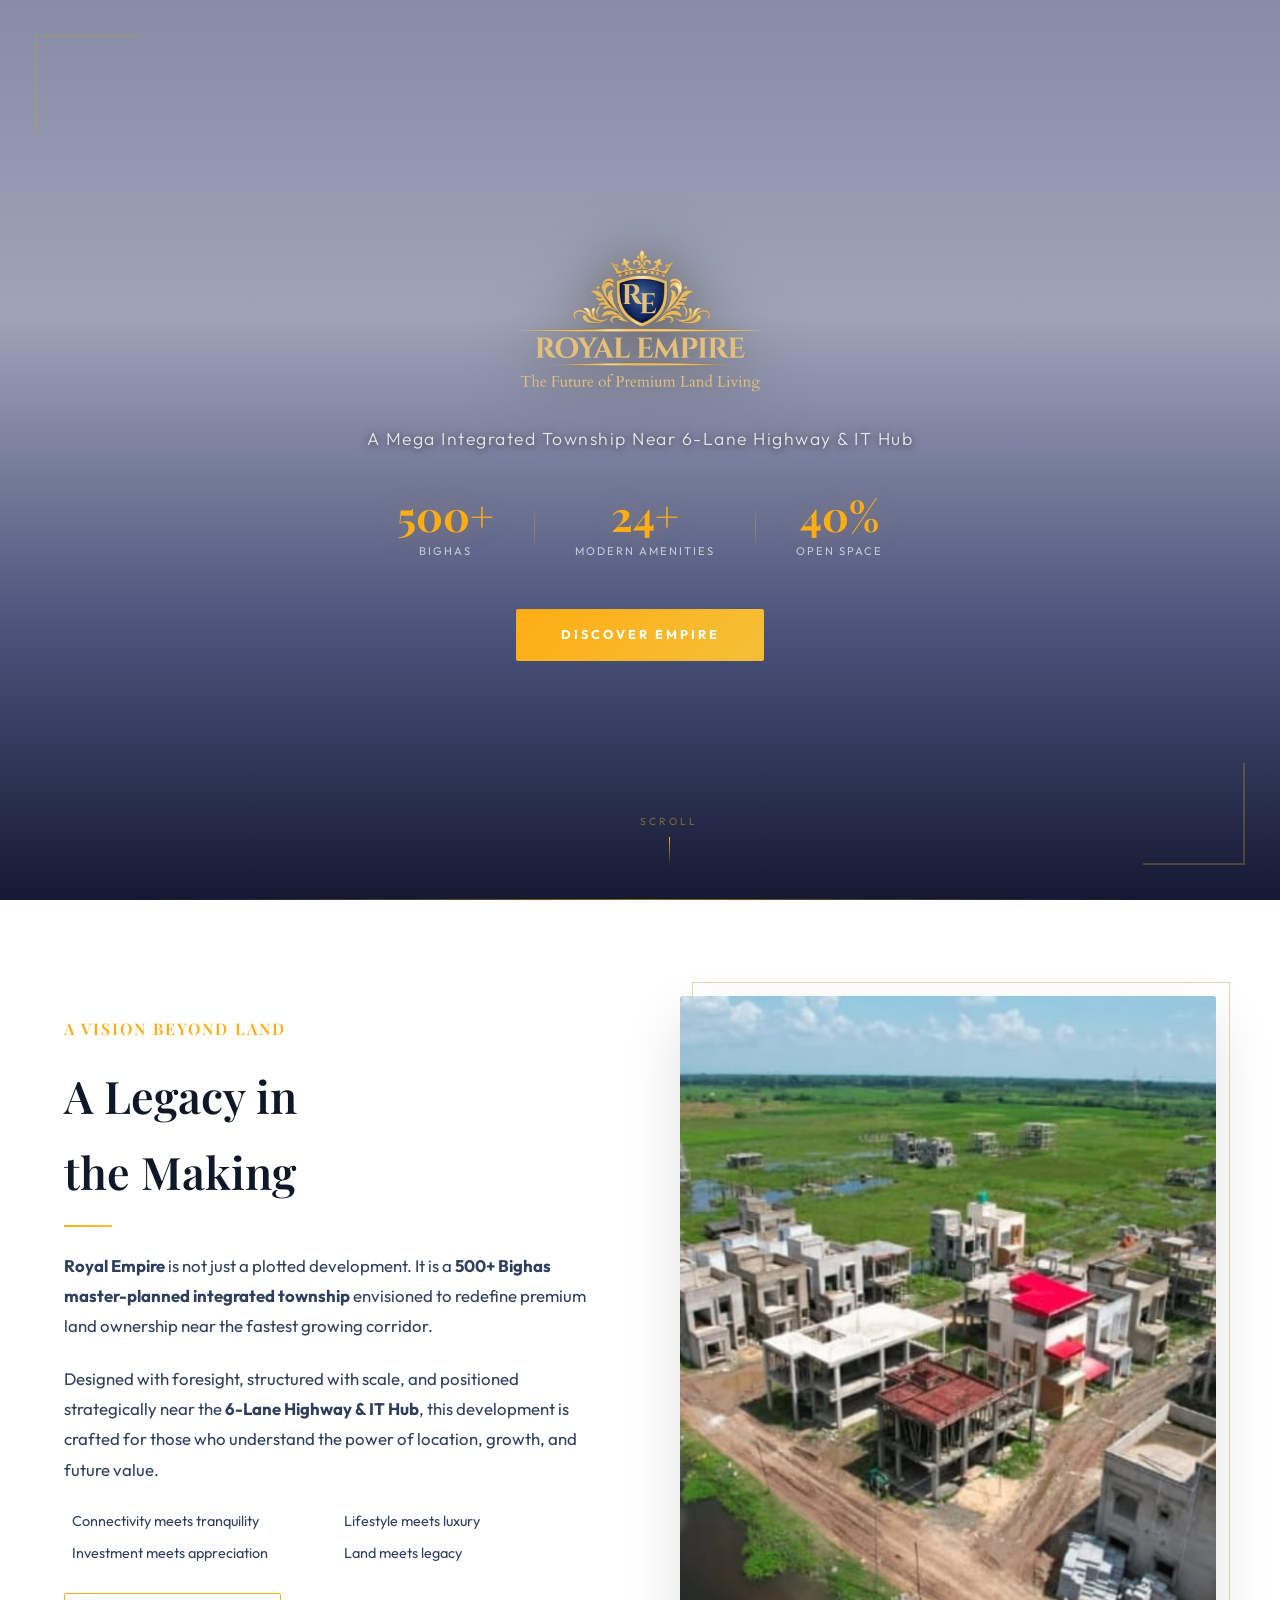
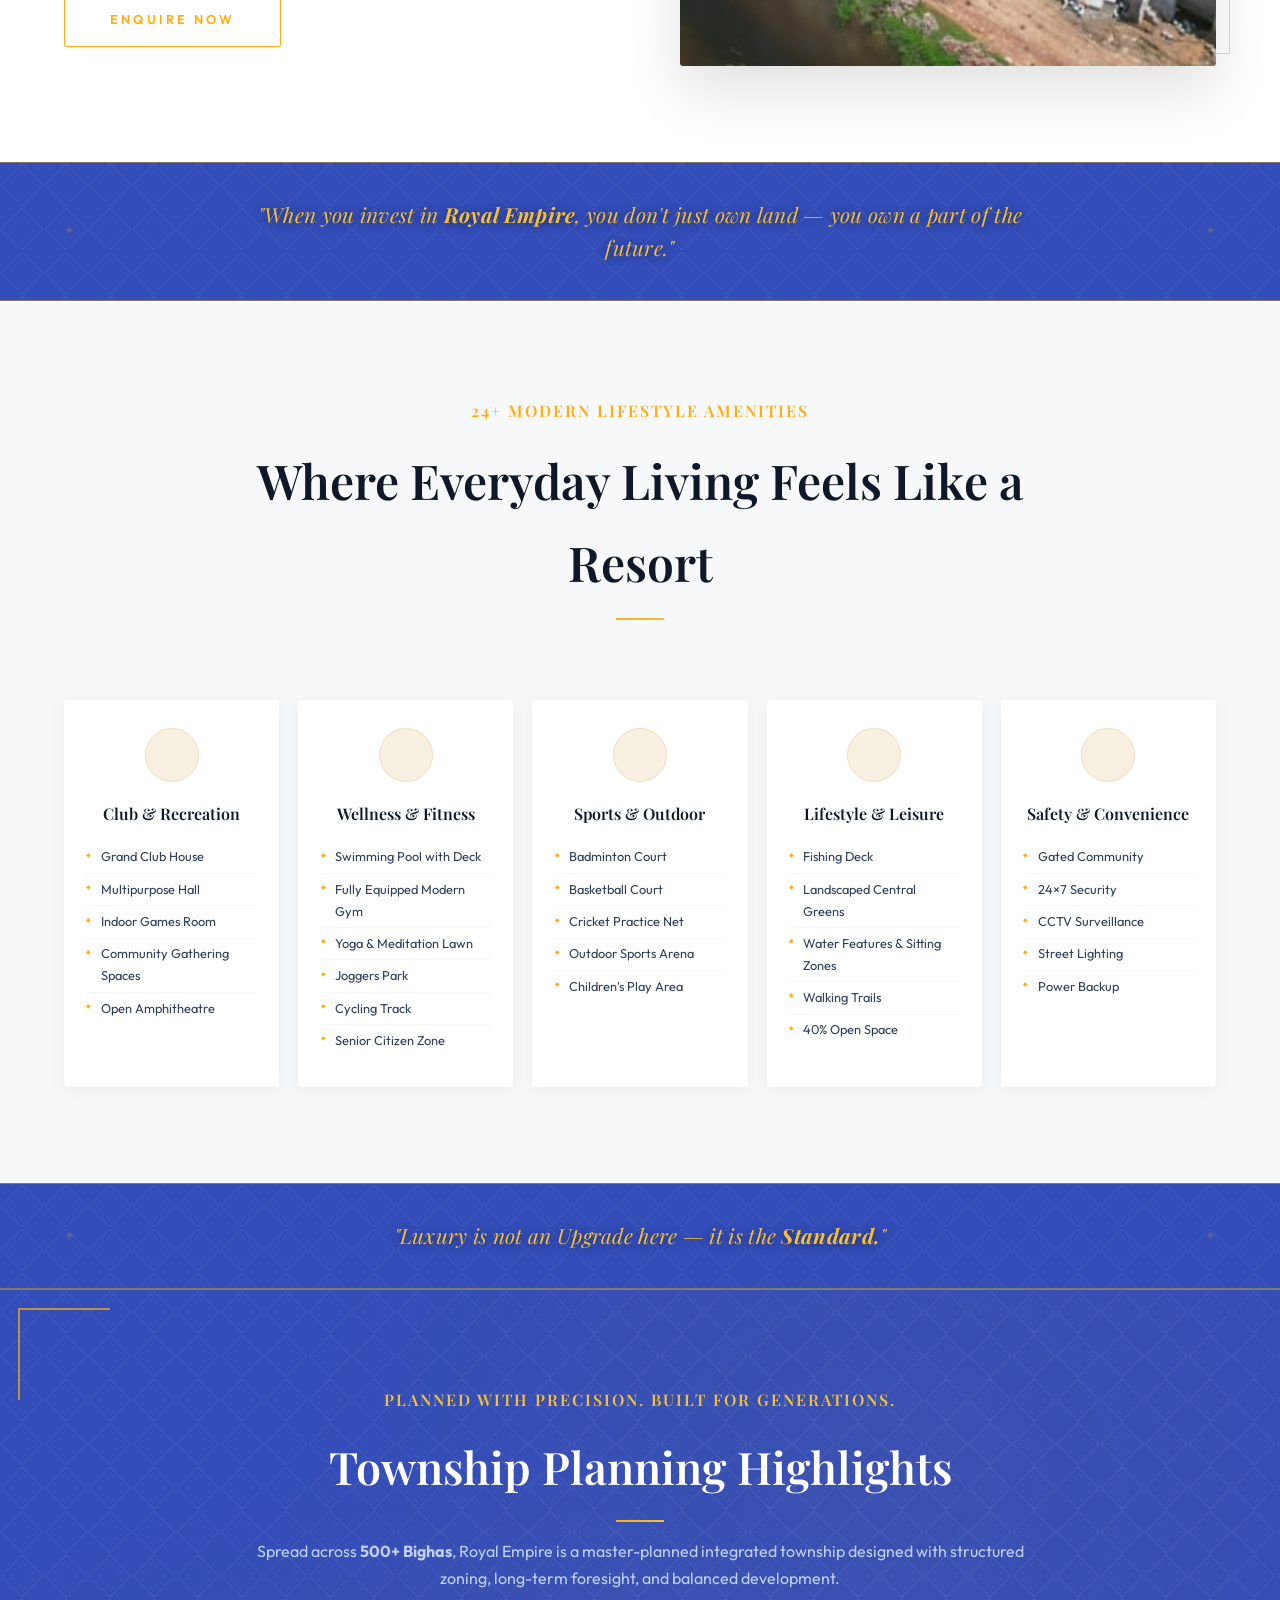
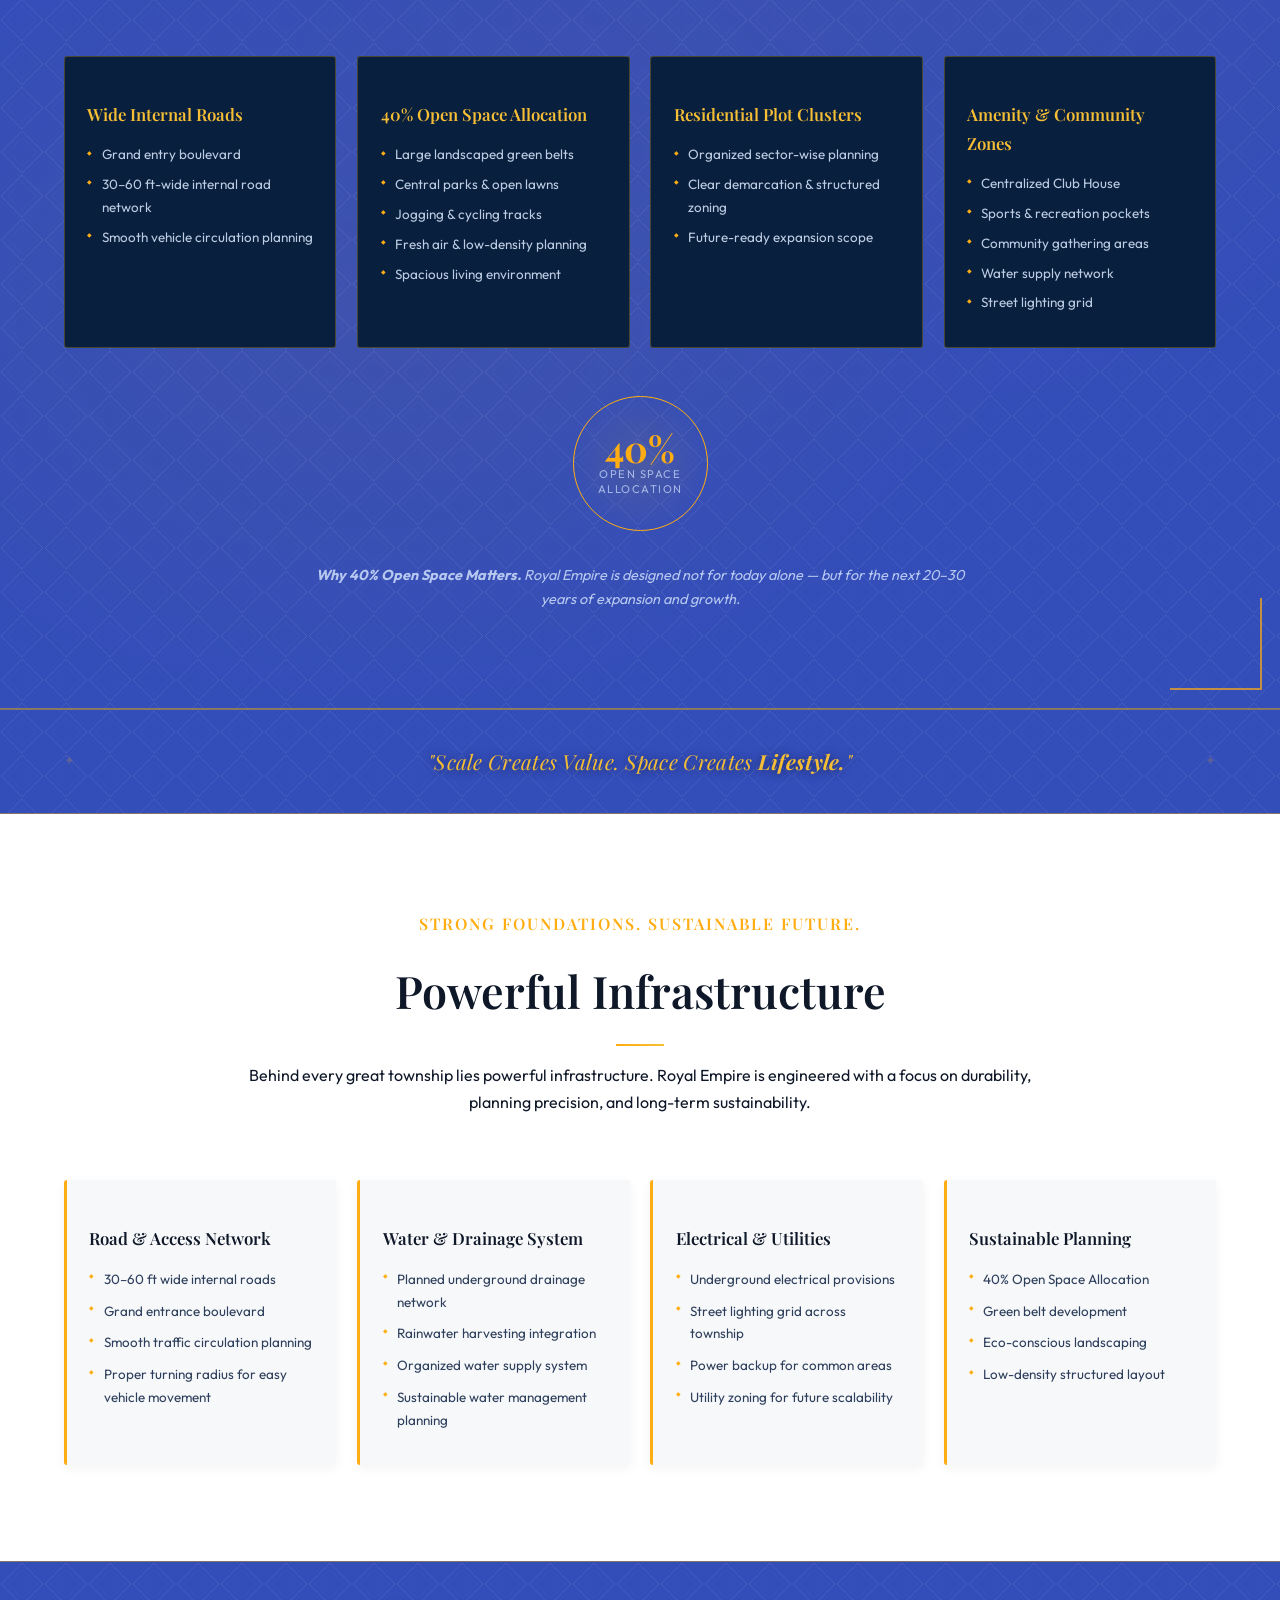
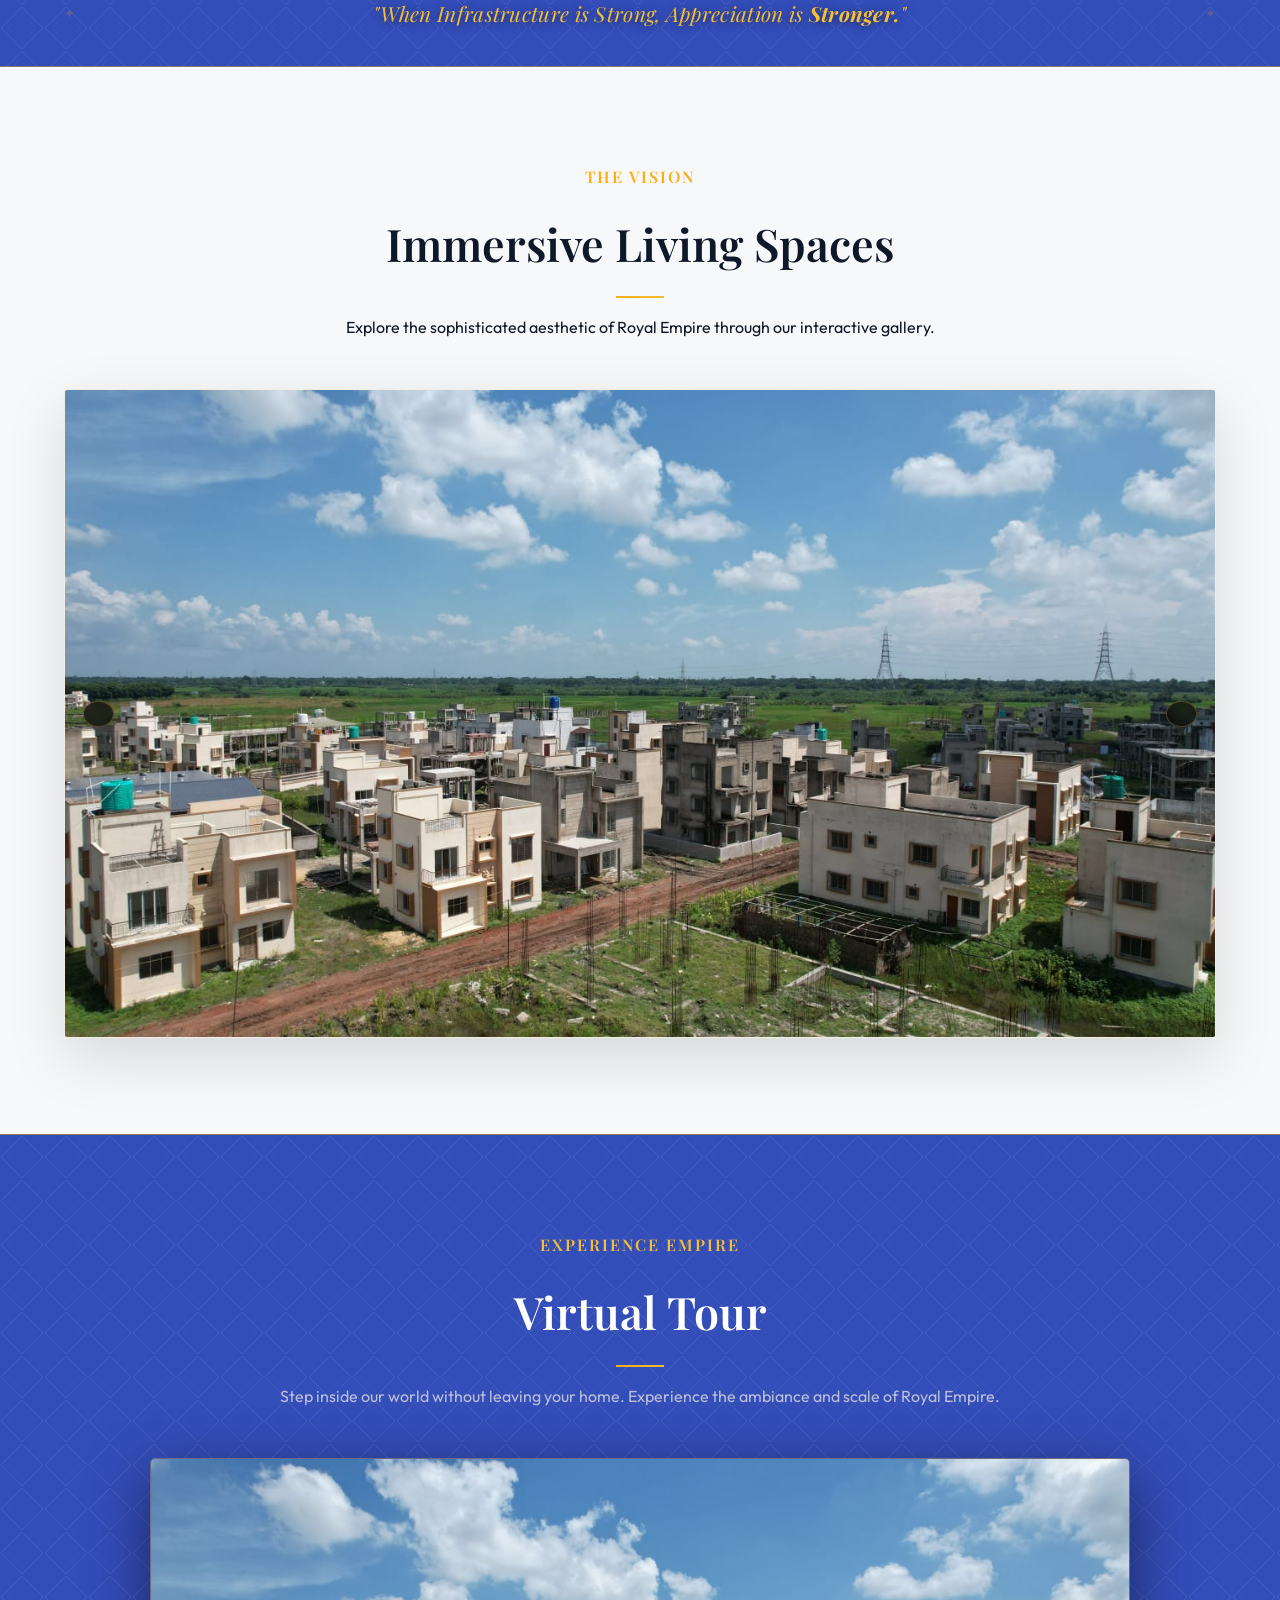
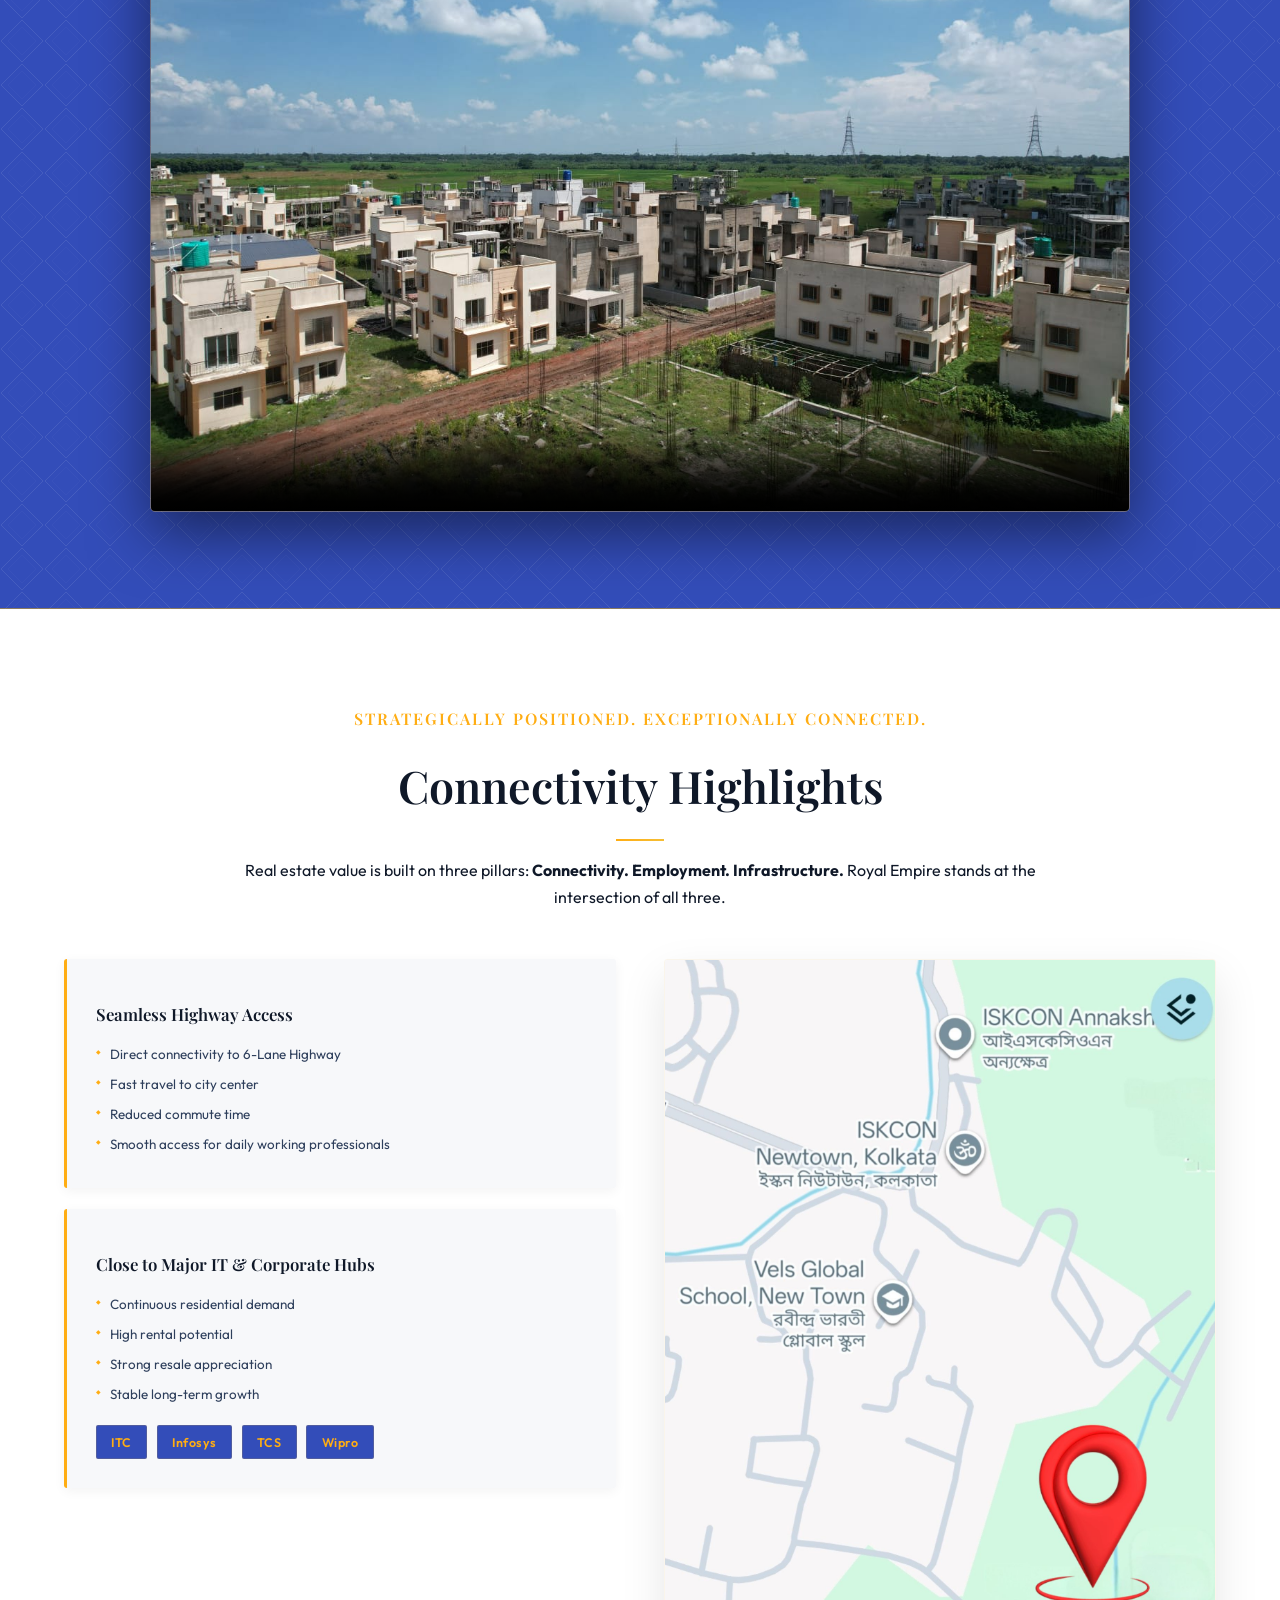
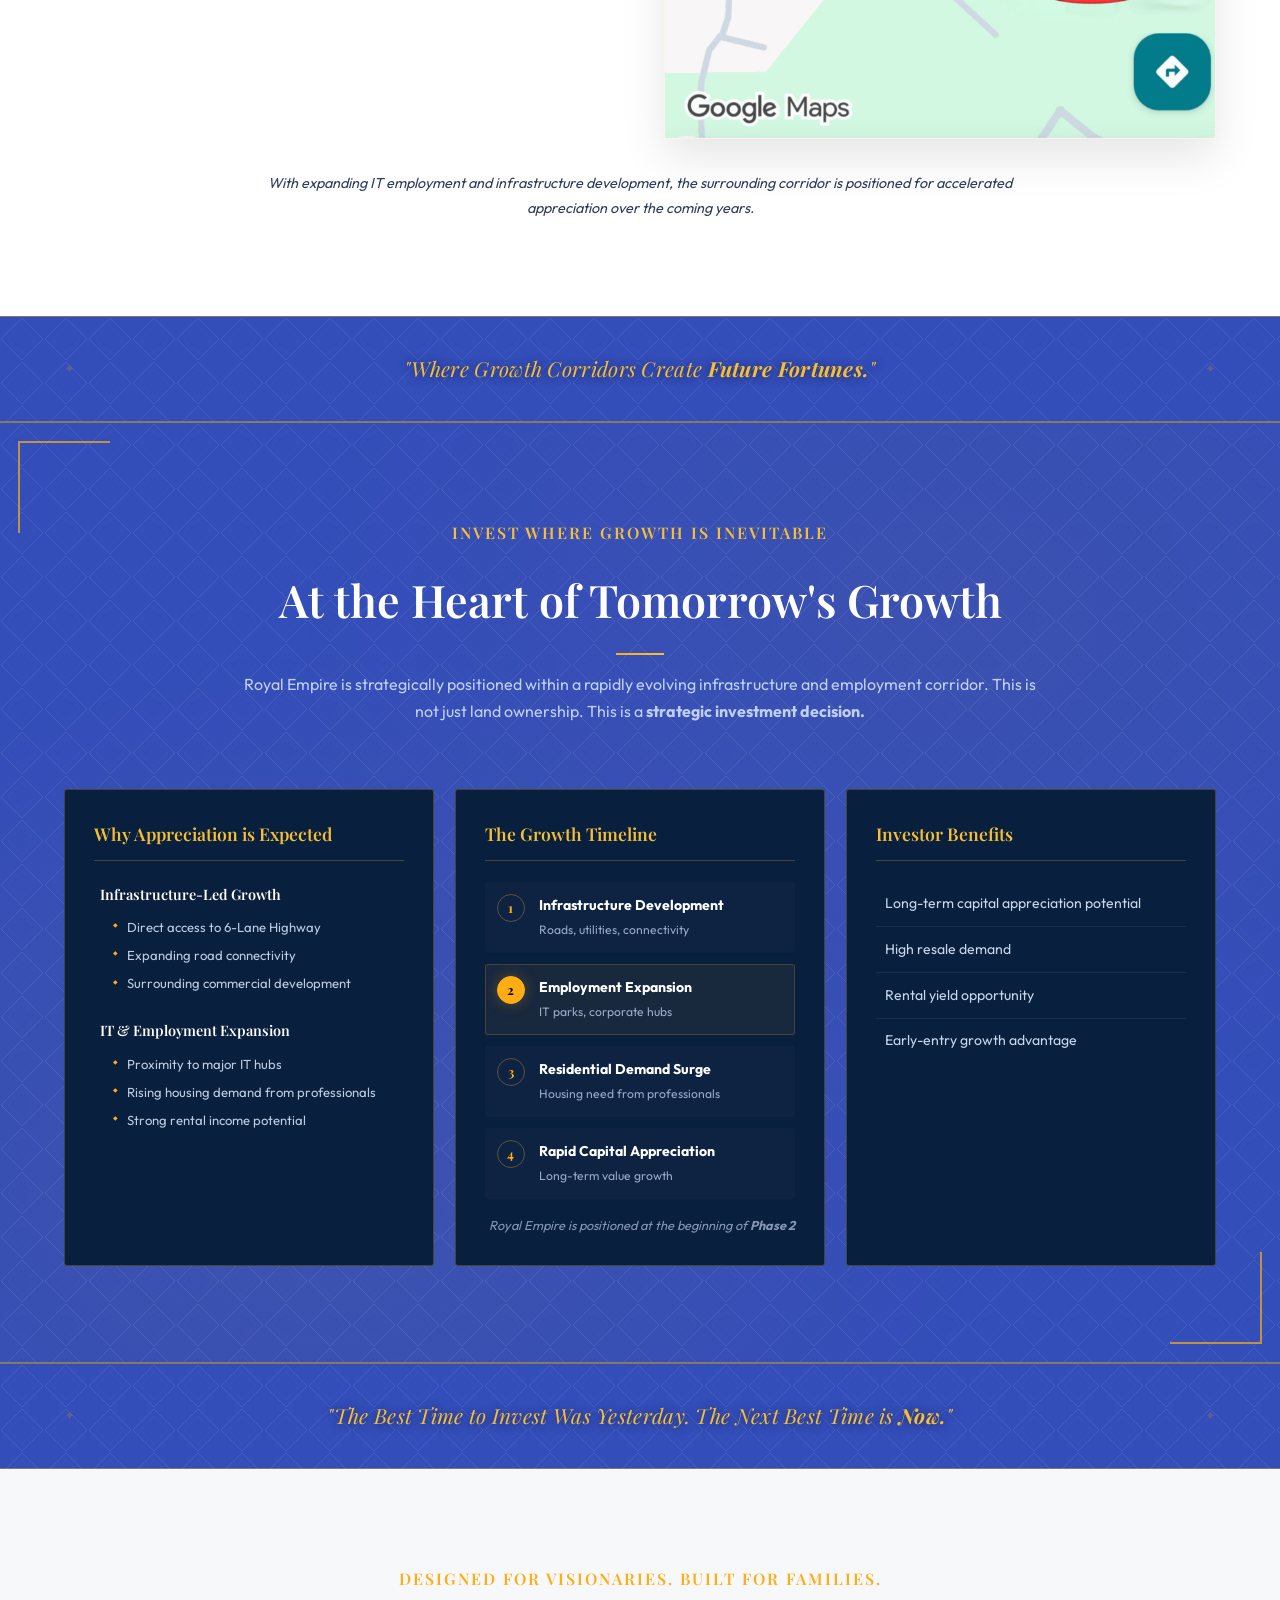
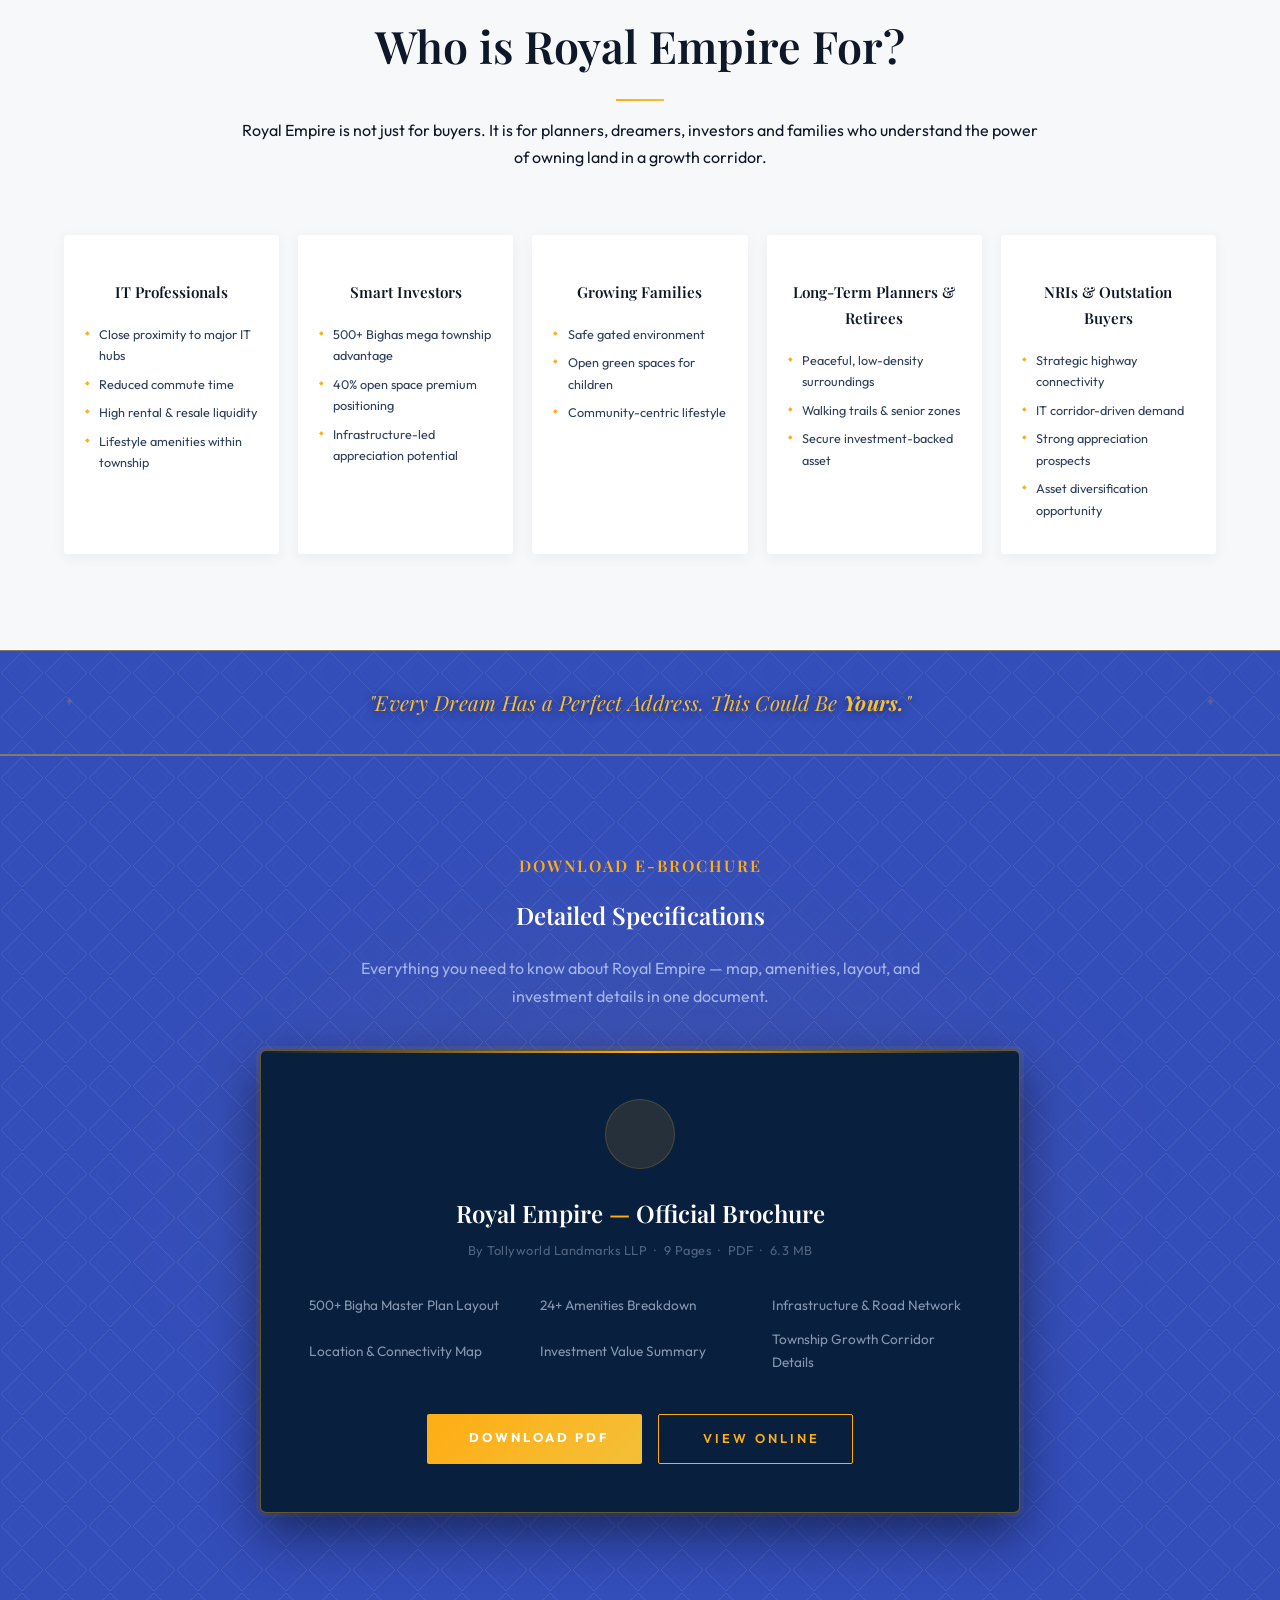
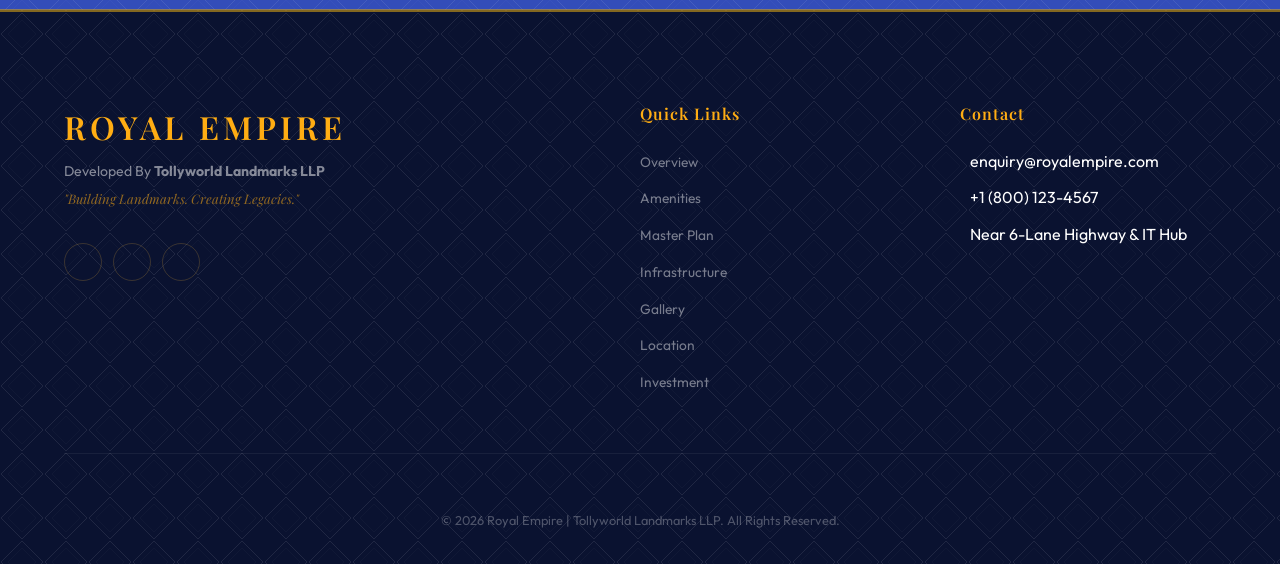
==== commit df587c2e: "Logo only in hero: remove text title, add hero-logo CSS" ====
--- a/docs/index.html
+++ b/docs/index.html
@@ -46,10 +46,8 @@
         </video>
         <div class="hero-overlay"></div>
         <div class="hero-content">
-            <img src="new_site_media/logo.png" alt="Royal Empire" style="height: 120px; width: auto; margin: 0 auto 1rem; display: block; filter: drop-shadow(0 4px 24px rgba(0,0,0,0.5));" class="hero-logo">
-            <p class="hero-tagline" style="margin-bottom: 0.5rem;">The Future of Premium Land Living</p>
-            <h1 class="hero-title">Royal Empire</h1>
-            <p class="hero-tagline">A Mega Integrated Township Near 6-Lane Highway & IT Hub</p>
+            <img src="new_site_media/logo.png" alt="Royal Empire" class="hero-logo">
+            <p class="hero-tagline">A Mega Integrated Township Near 6-Lane Highway &amp; IT Hub</p>
             <div class="hero-stats">
                 <div class="hero-stat">
                     <span class="stat-number">500+</span>
--- a/docs/styles.css
+++ b/docs/styles.css
@@ -421,6 +421,16 @@
   padding: 1rem 2rem;
 }
 
+.hero-logo {
+  height: 160px;
+  width: auto;
+  display: block;
+  margin: 0 auto 1.6rem;
+  filter: drop-shadow(0 6px 32px rgba(0,0,0,0.6)) drop-shadow(0 0 20px rgba(200,153,58,0.15));
+  opacity: 0;
+  animation: fadeUp 1s ease forwards 0.4s;
+}
+
 .hero-subtitle {
   text-transform: uppercase;
   letter-spacing: 7px;
